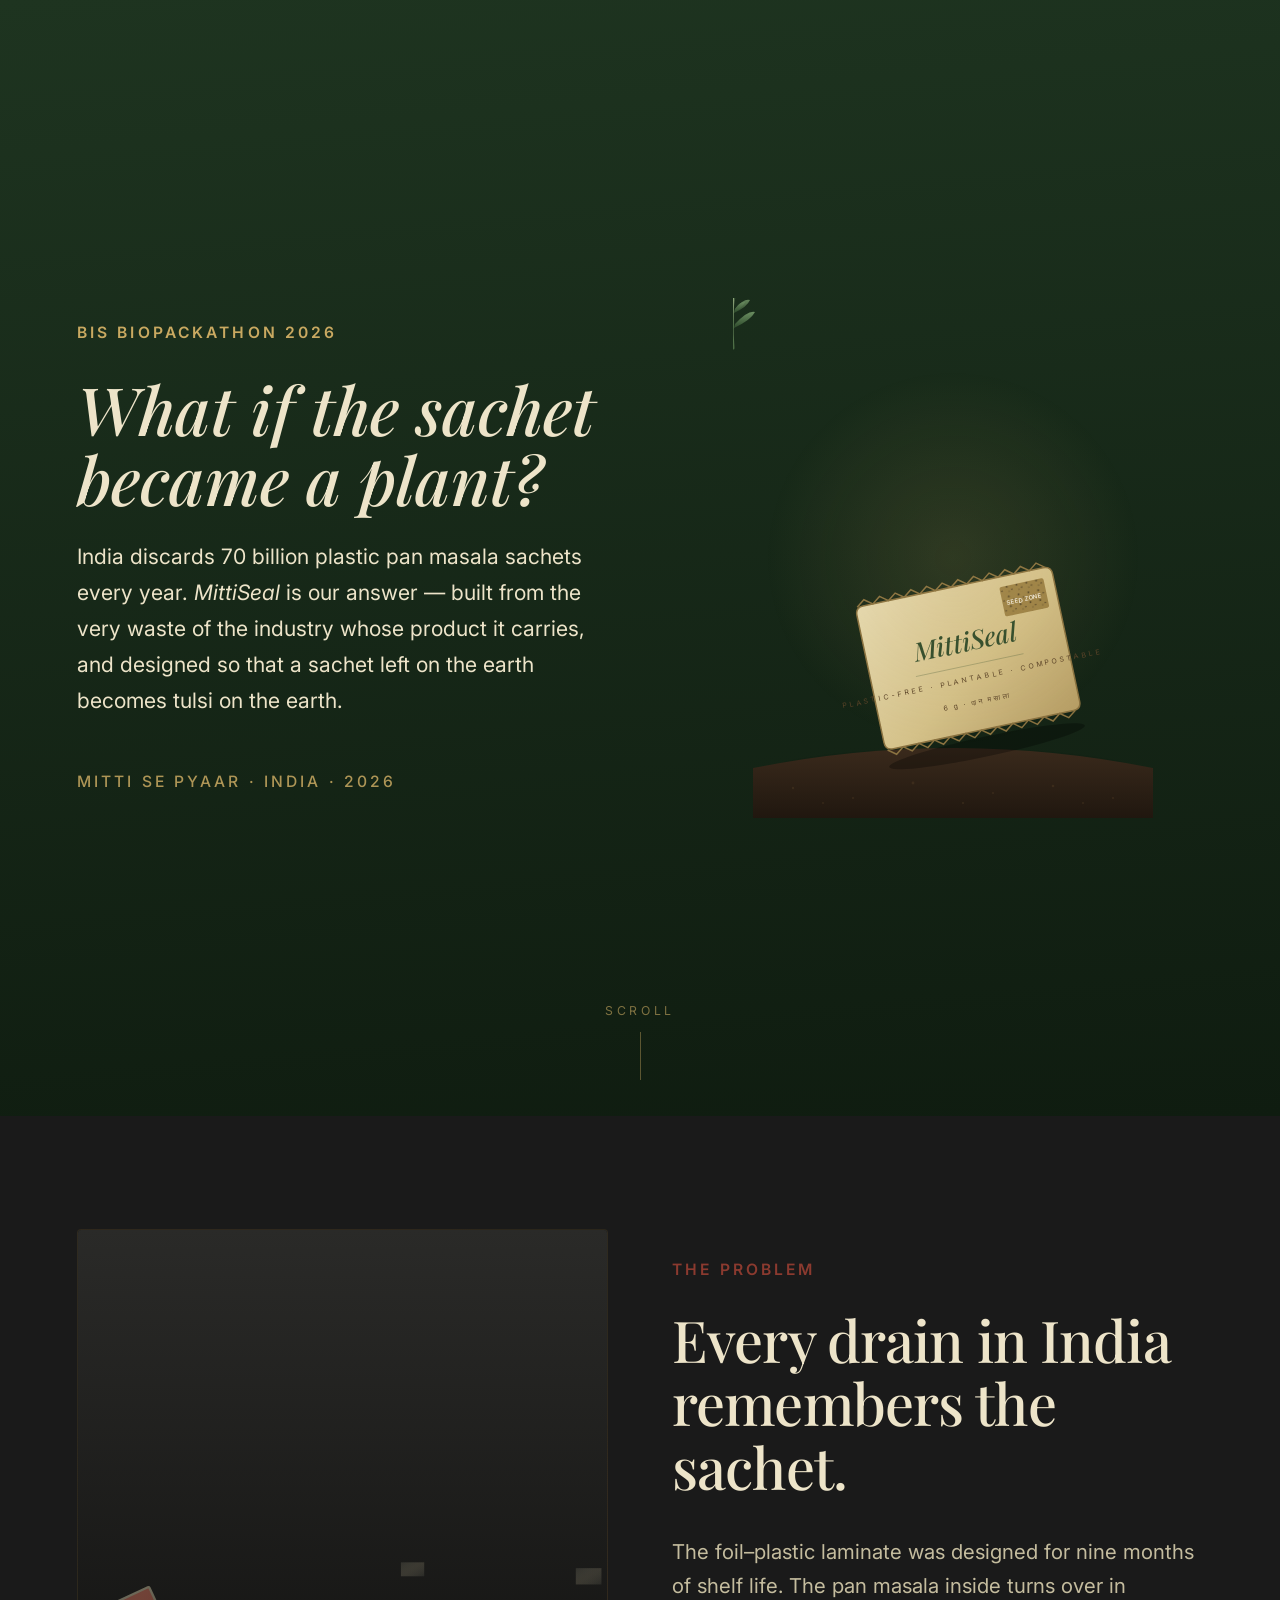
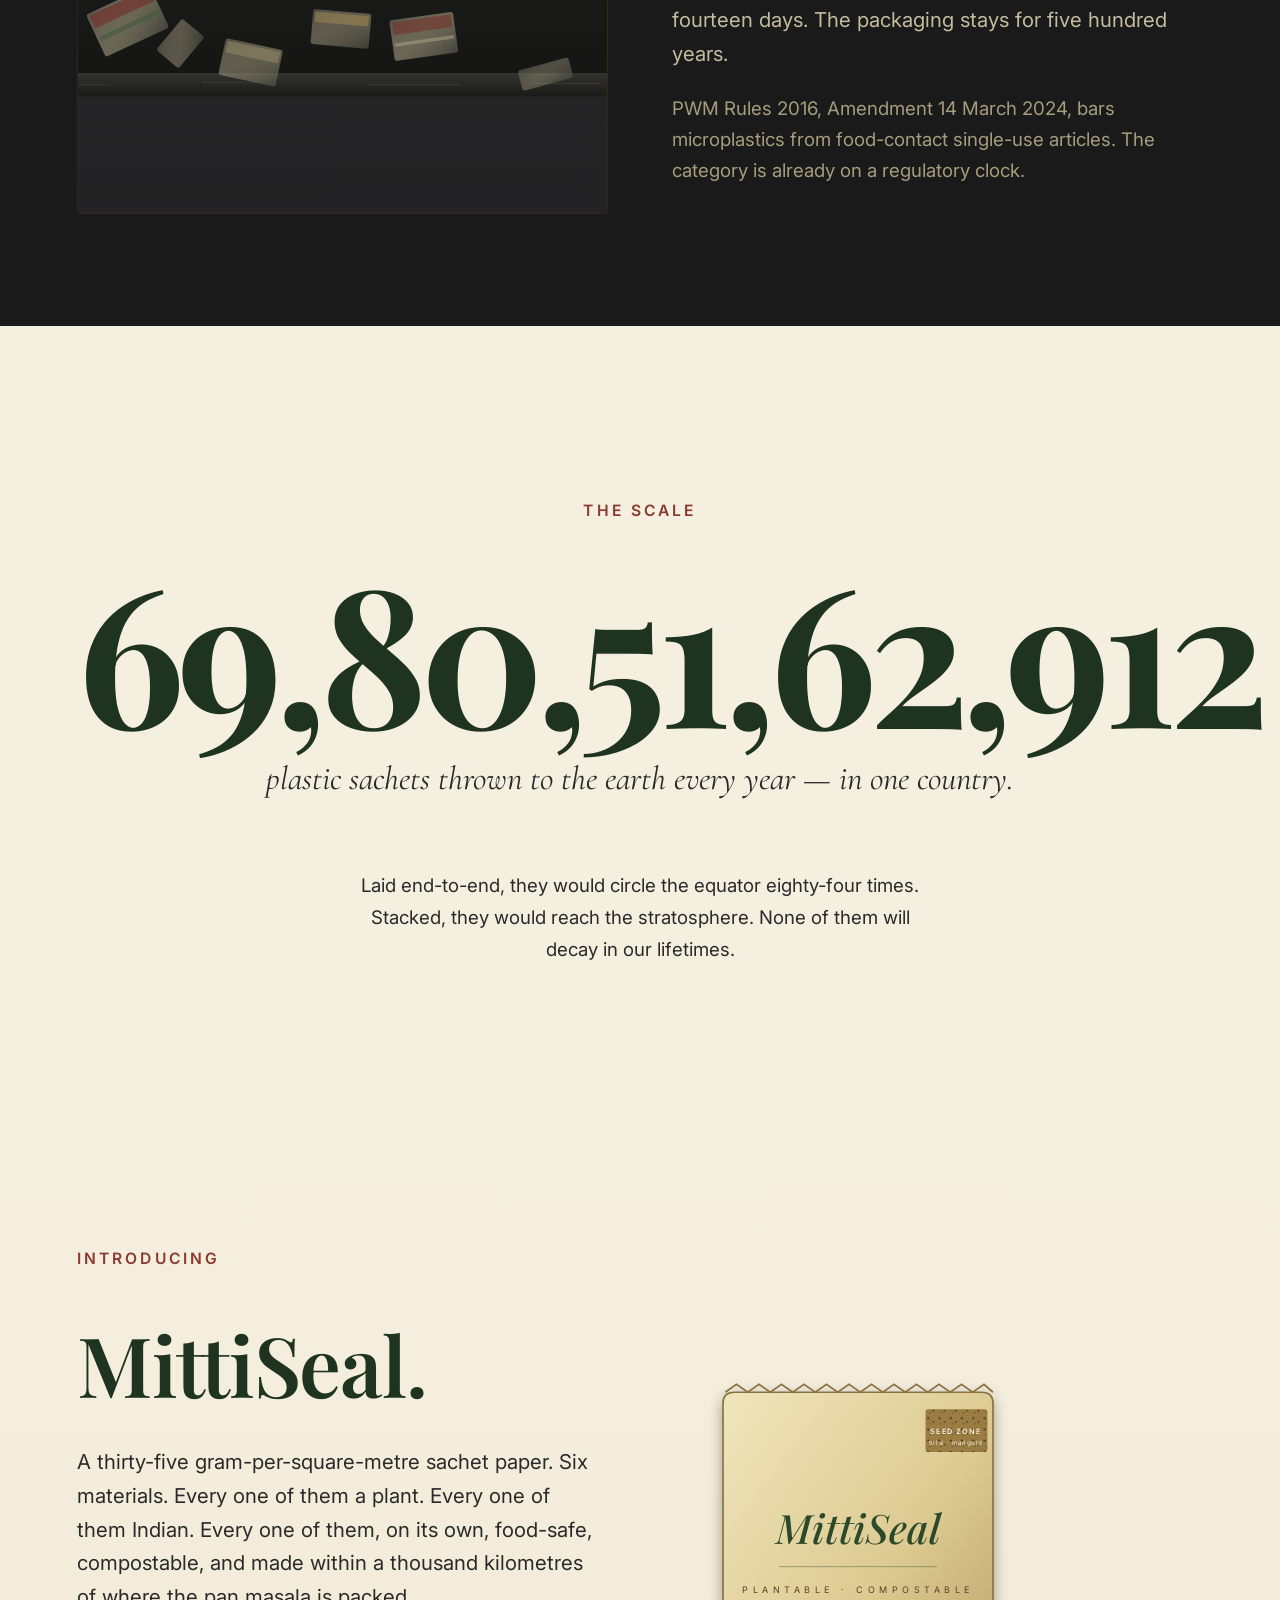
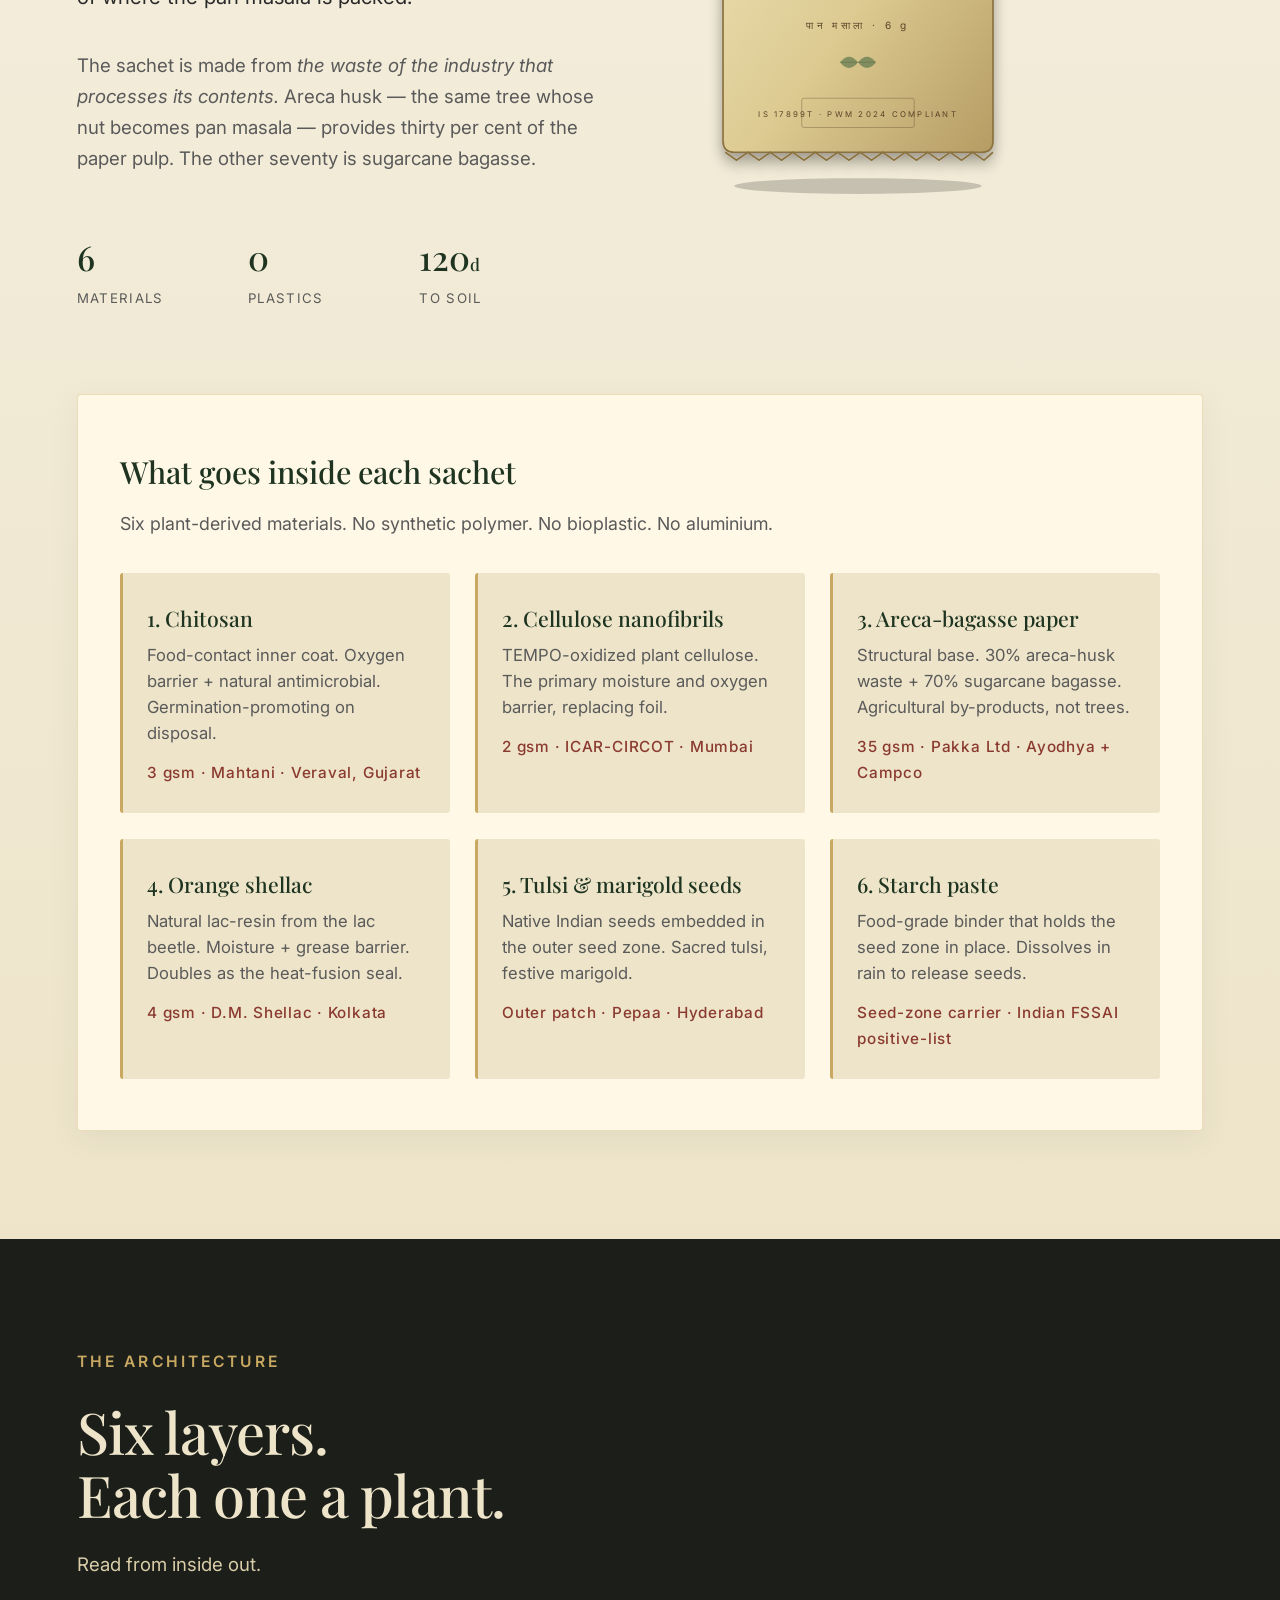
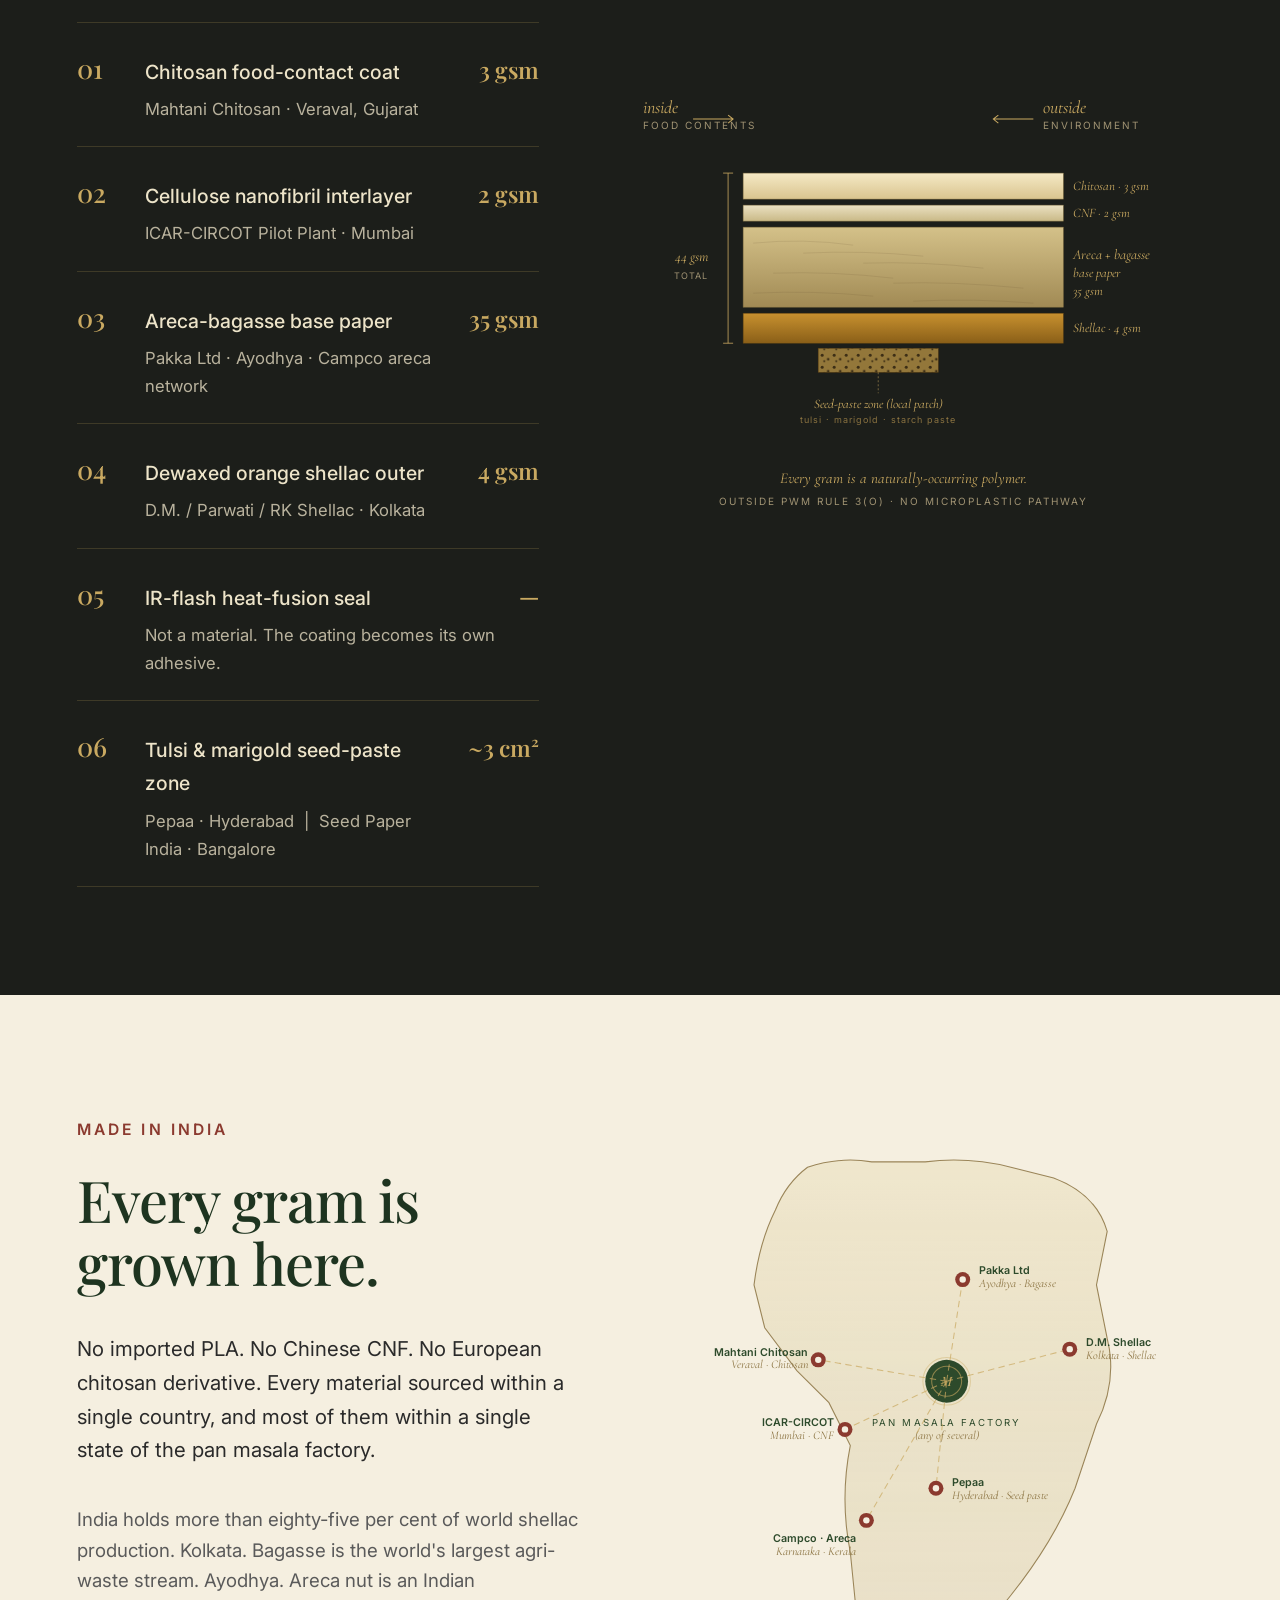
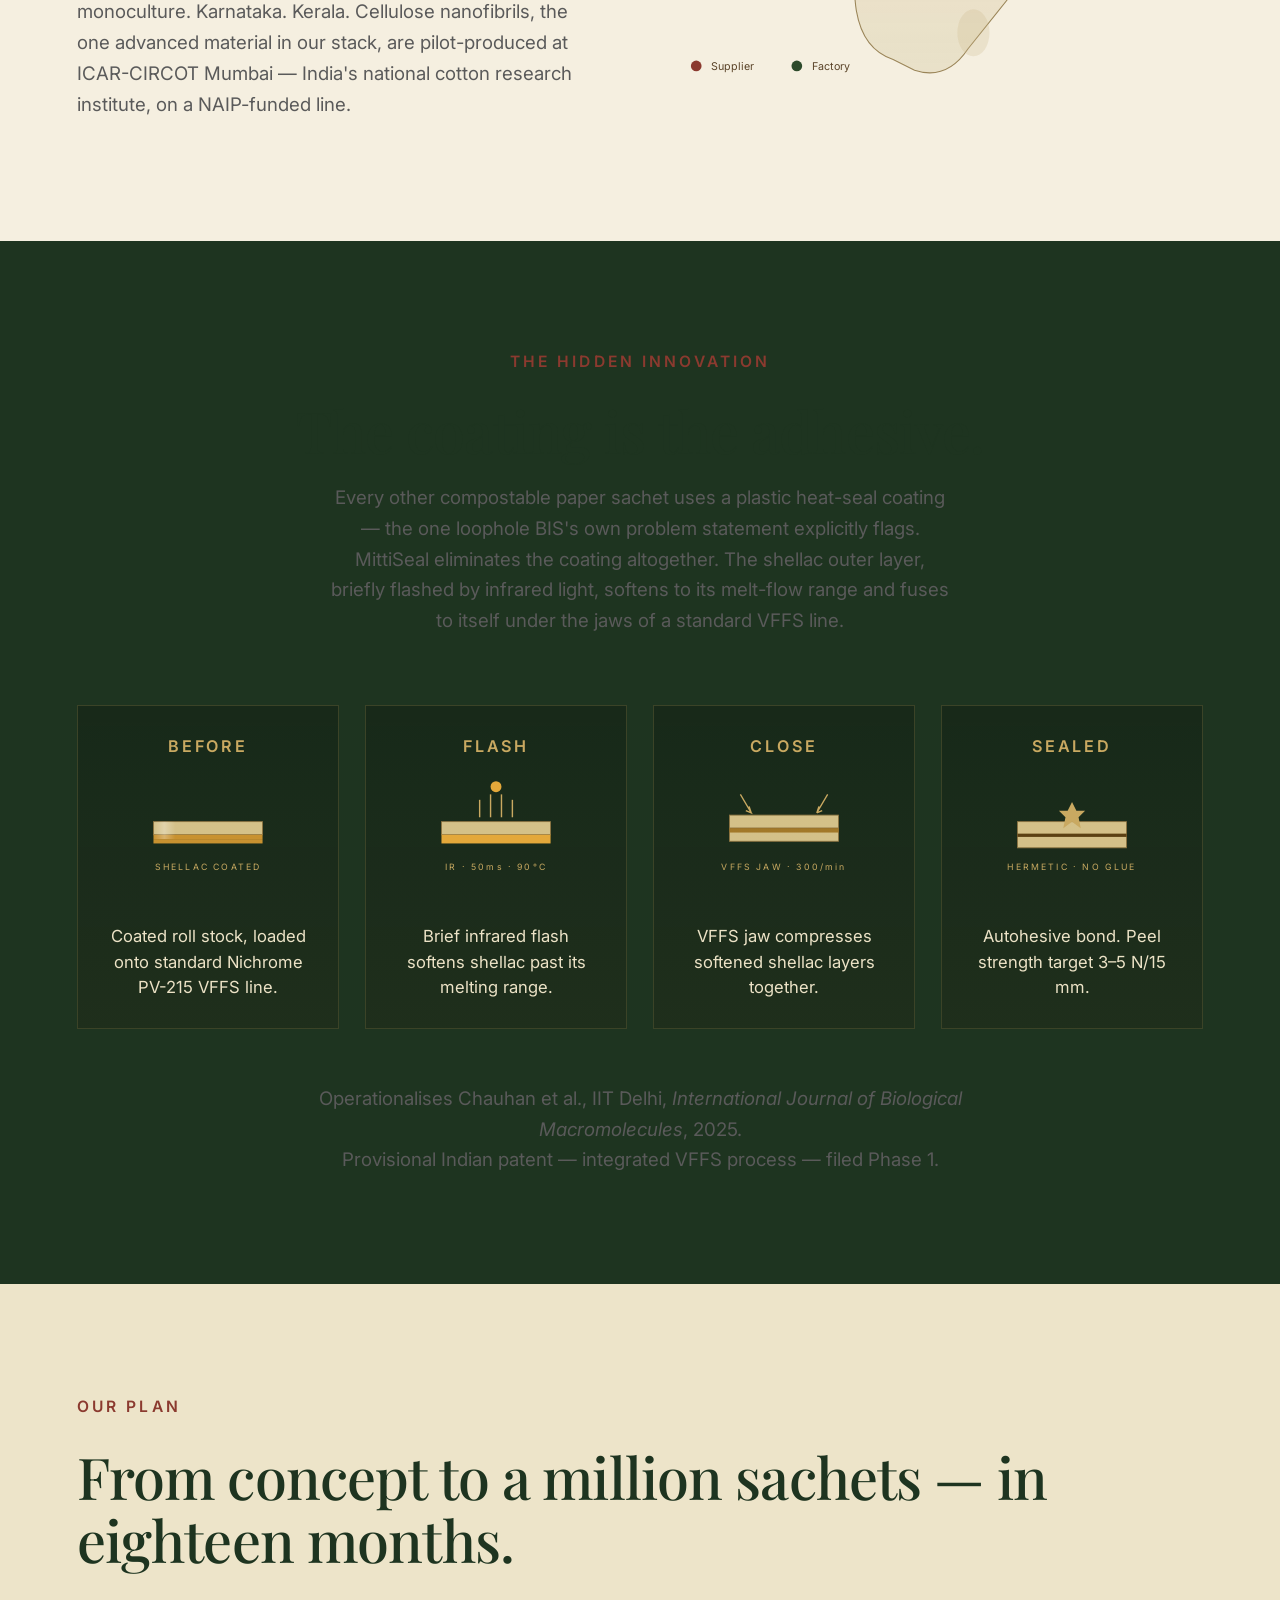
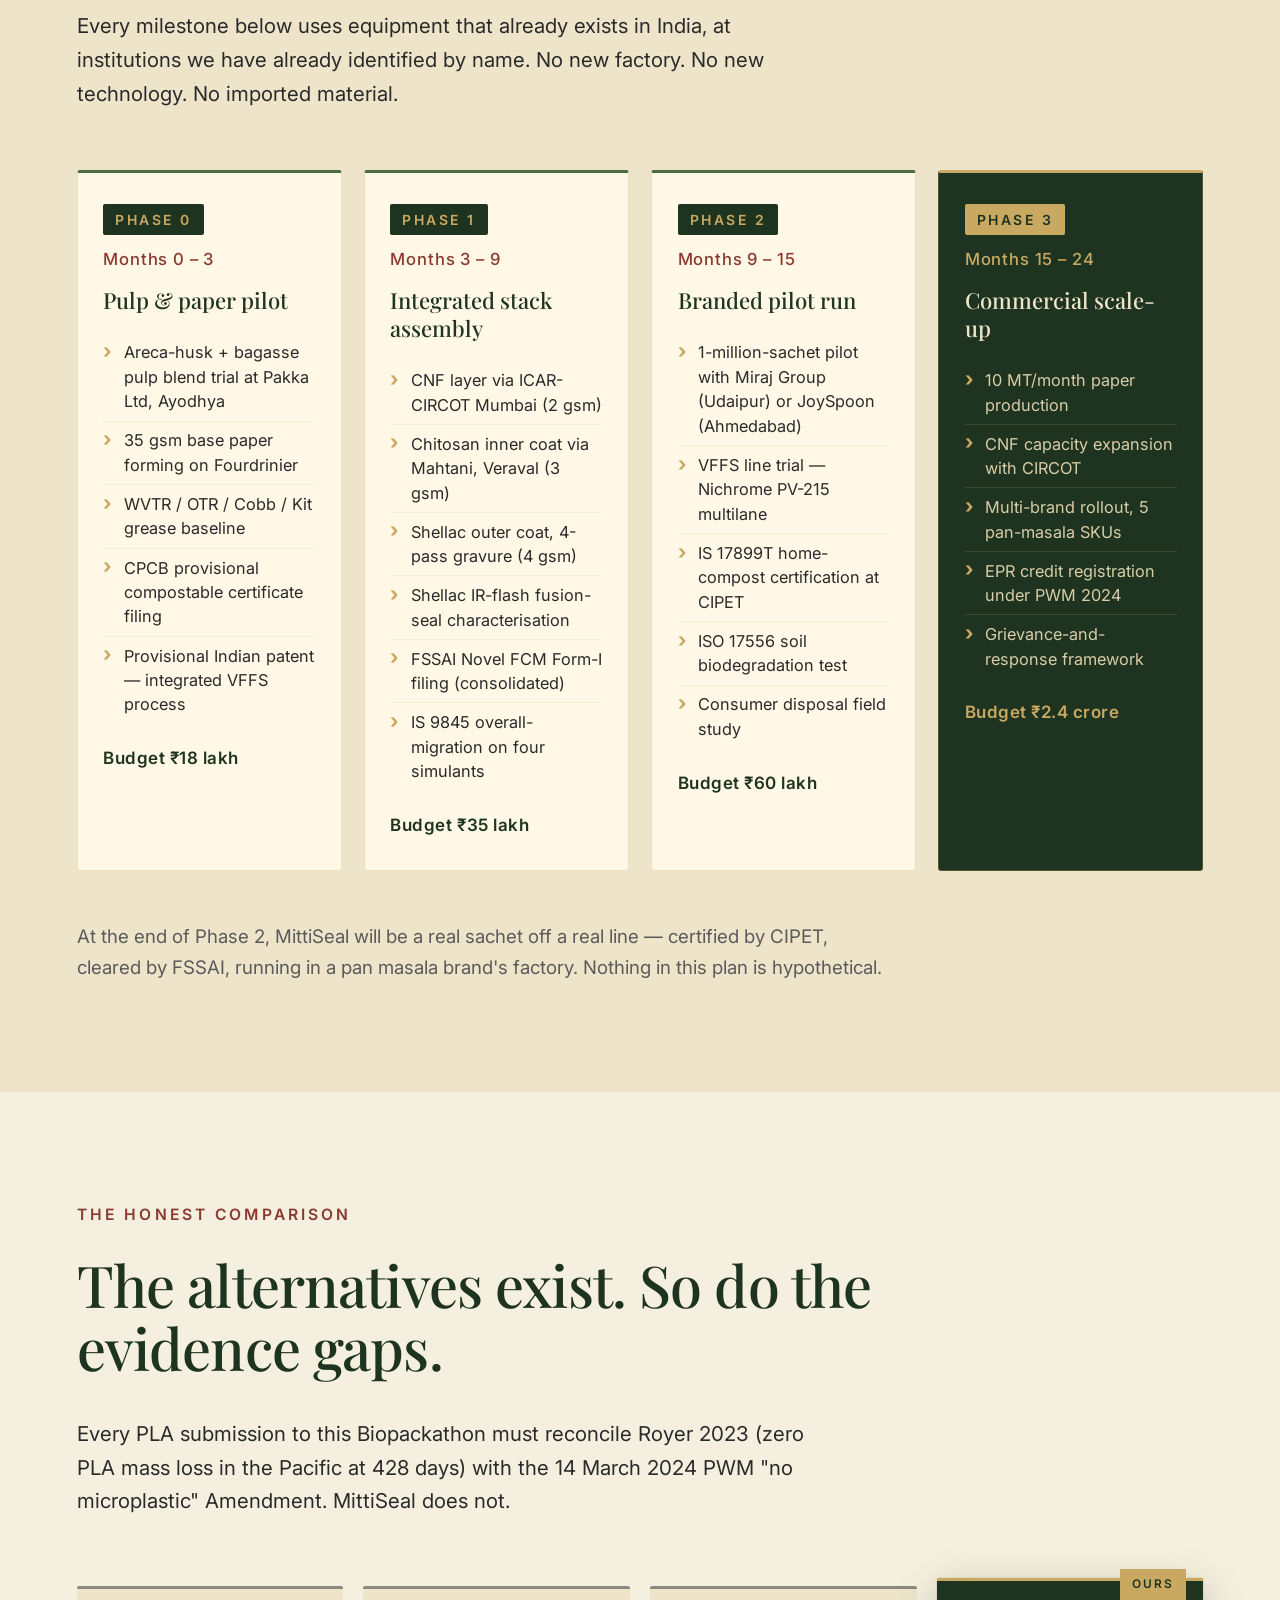
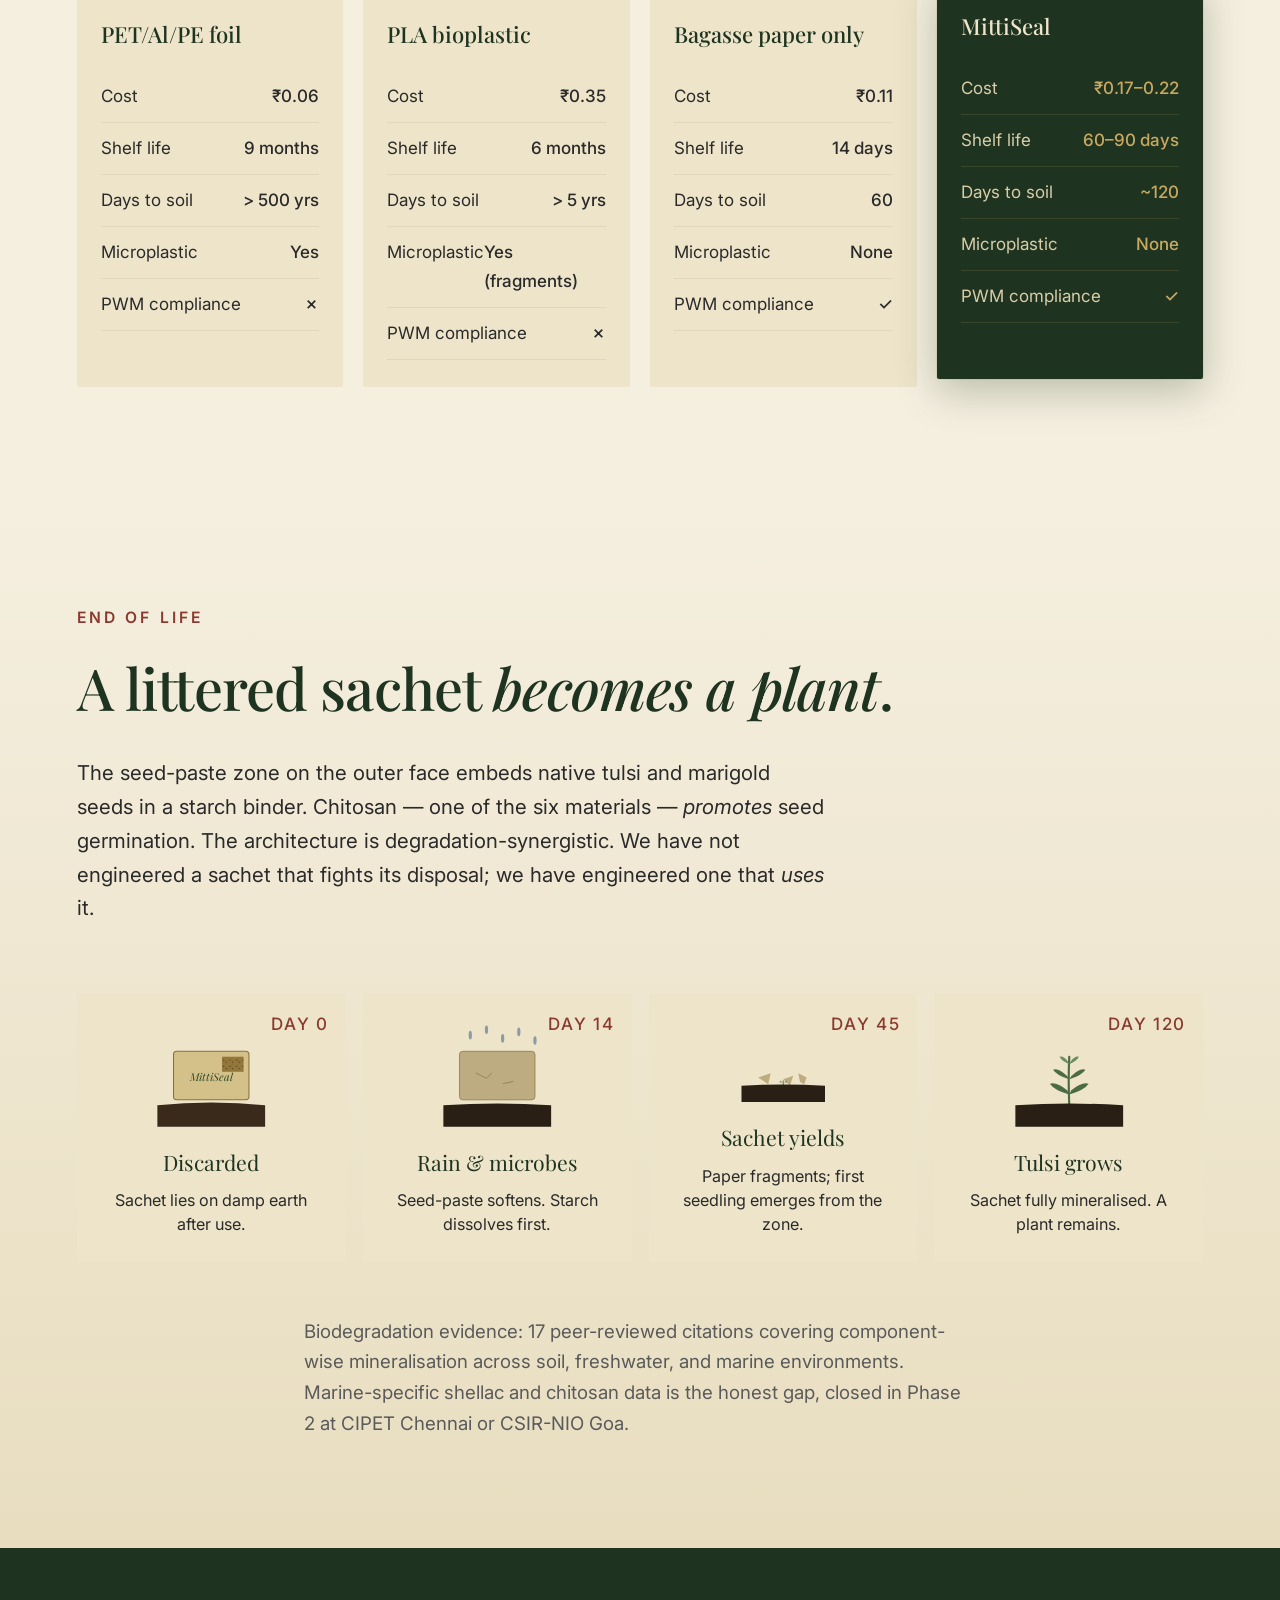
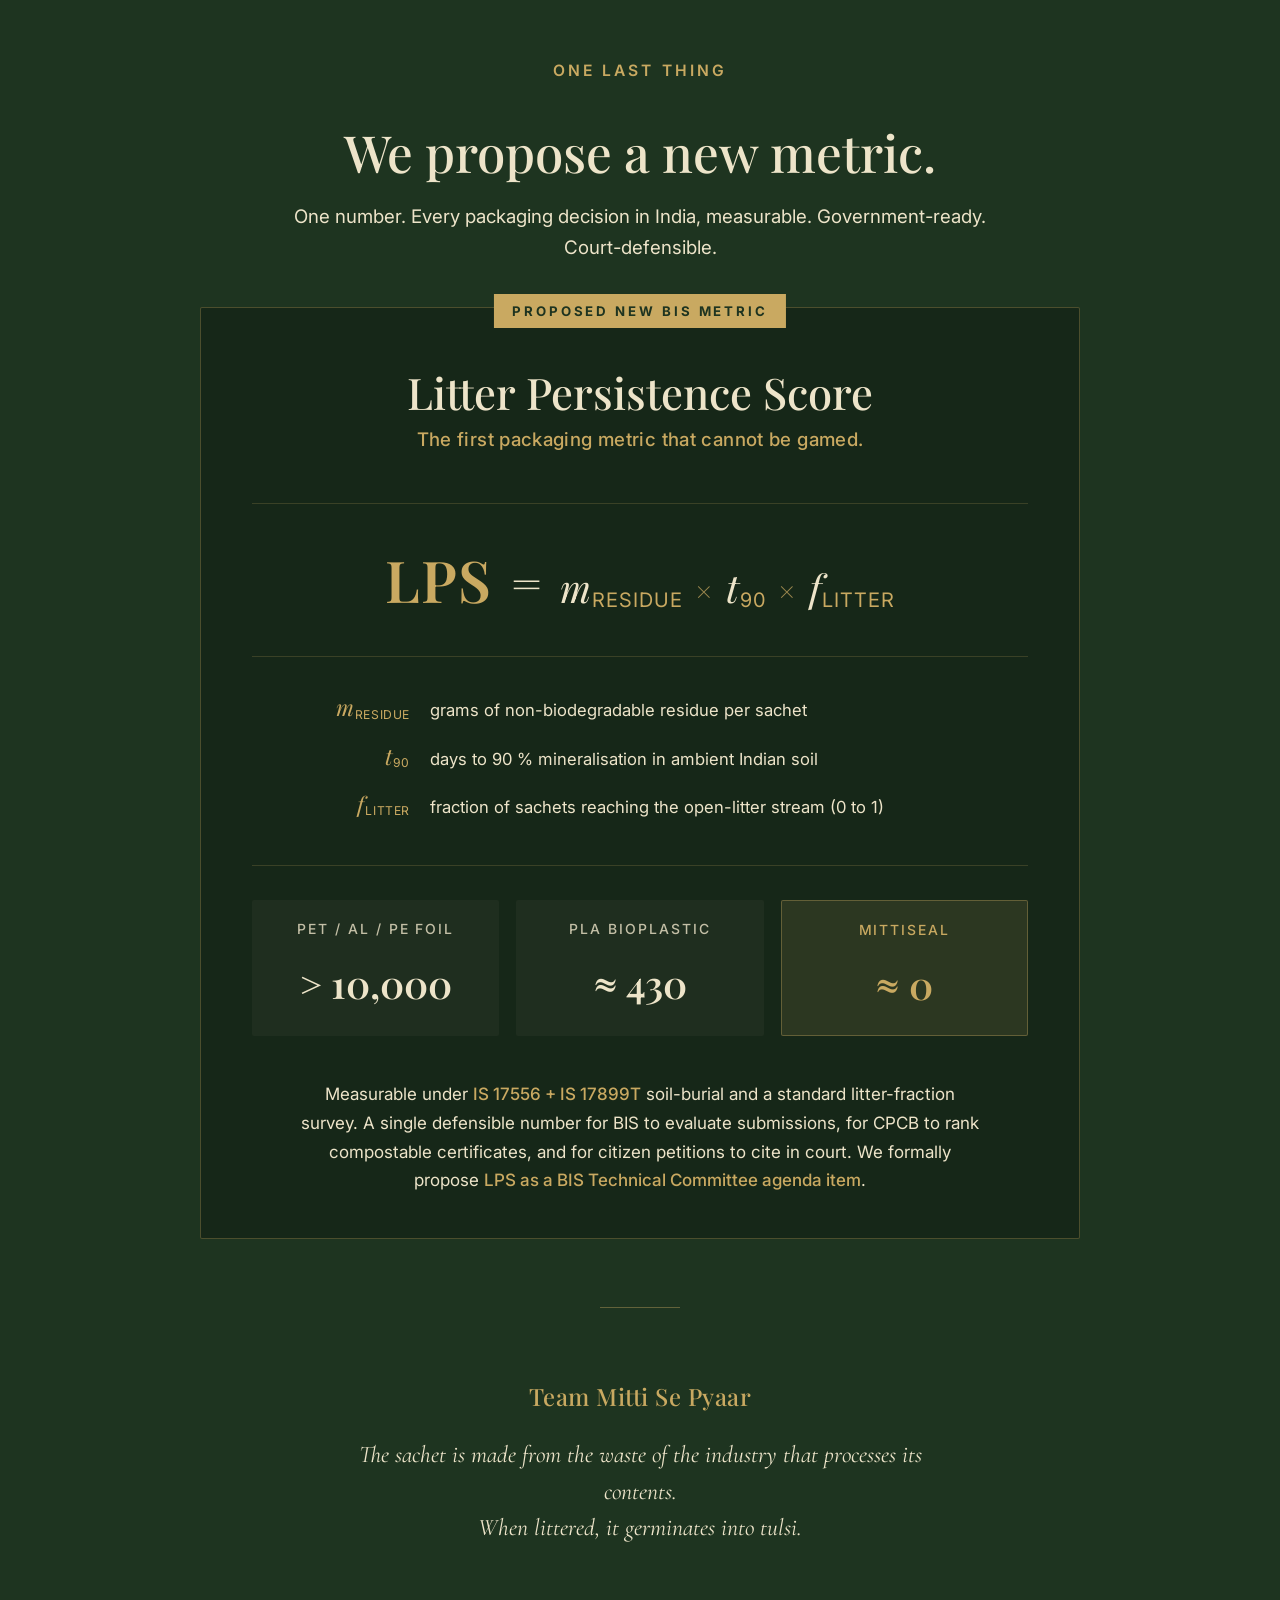
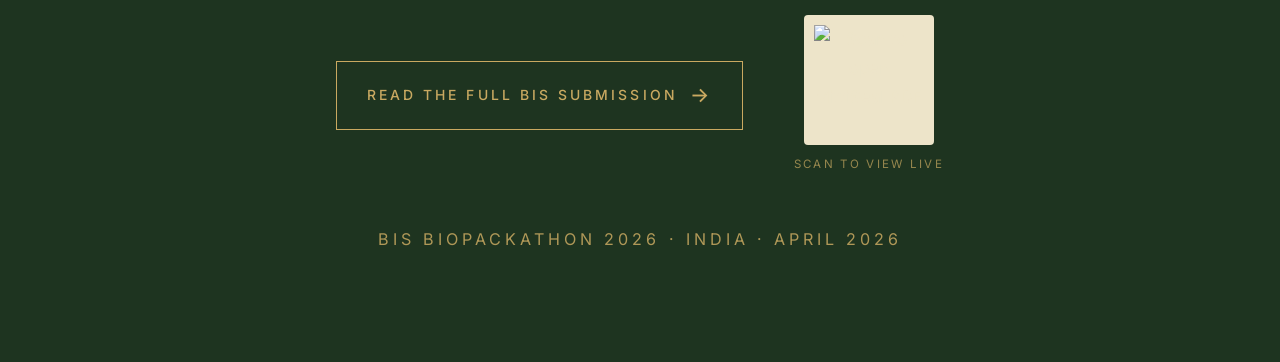
==== index.html @ c9ad98f5 "Initial Commit" ====
<!DOCTYPE html>
<html lang="en">
<head>
  <meta charset="UTF-8">
  <meta name="viewport" content="width=device-width, initial-scale=1.0">
  <title>MittiSeal — From the waste of its own industry</title>
  <meta name="description" content="MittiSeal: a plastic-free, plantable sachet for pan masala, built from India's own agricultural waste. BIS Biopackathon 2026.">

  <link rel="preconnect" href="https://fonts.googleapis.com">
  <link rel="preconnect" href="https://fonts.gstatic.com" crossorigin>
  <link href="https://fonts.googleapis.com/css2?family=Playfair+Display:ital,wght@0,400;0,500;0,600;0,700;0,900;1,400;1,500&family=Inter:wght@300;400;500;600;700&family=Cormorant+Garamond:ital,wght@0,300;0,400;0,500;1,300;1,400&display=swap" rel="stylesheet">

  <style>
    :root {
      --bg: #F5EFE0;
      --bg-alt: #EDE4C9;
      --bg-dark: #1C1E1A;
      --bg-darker: #131412;
      --green: #2D4A2B;
      --green-dark: #1E3420;
      --green-light: #4A6B43;
      --green-soft: #6B8E61;
      --clay: #8B3A2F;
      --clay-light: #B25A47;
      --gold: #C9A961;
      --gold-dark: #9A7F3E;
      --ink: #2A2A2A;
      --ink-soft: #5A5A5A;
      --ink-faint: #8C8A82;
      --paper: #EDE4C9;
      --paper-dark: #D9CDA8;
    }

    * { margin: 0; padding: 0; box-sizing: border-box; }

    html { scroll-behavior: smooth; scroll-padding-top: 0; }

    html { font-size: 17px; }
    body {
      background: var(--bg);
      color: var(--ink);
      font-family: 'Inter', system-ui, -apple-system, sans-serif;
      font-weight: 400;
      line-height: 1.7;
      -webkit-font-smoothing: antialiased;
      -moz-osx-font-smoothing: grayscale;
      overflow-x: hidden;
      background-image:
        radial-gradient(ellipse at top, rgba(201, 169, 97, 0.09), transparent 60%),
        radial-gradient(ellipse at 80% 80%, rgba(45, 74, 43, 0.06), transparent 55%);
    }

    body::before {
      content: '';
      position: fixed;
      inset: 0;
      pointer-events: none;
      opacity: 0.35;
      mix-blend-mode: multiply;
      background-image: url("data:image/svg+xml;utf8,<svg xmlns='http://www.w3.org/2000/svg' width='180' height='180'><filter id='n'><feTurbulence type='fractalNoise' baseFrequency='0.9' numOctaves='2' stitchTiles='stitch'/><feColorMatrix values='0 0 0 0 0.55  0 0 0 0 0.5  0 0 0 0 0.4  0 0 0 0.08 0'/></filter><rect width='100%' height='100%' filter='url(%23n)'/></svg>");
      z-index: 2;
    }

    .display, .h1, .h2 {
      font-family: 'Playfair Display', Georgia, serif;
      font-weight: 500;
      letter-spacing: -0.015em;
      color: var(--green-dark);
    }

    .display { font-size: clamp(2.8rem, 6.5vw, 5.5rem); line-height: 1.05; font-weight: 500; }
    .h1 { font-size: clamp(2.2rem, 4.5vw, 3.8rem); line-height: 1.1; }
    .h2 { font-size: clamp(1.6rem, 2.6vw, 2.4rem); line-height: 1.2; }

    .eyebrow {
      font-family: 'Inter', sans-serif;
      font-size: 0.92rem;
      font-weight: 600;
      letter-spacing: 0.2em;
      text-transform: uppercase;
      color: var(--clay);
    }

    .caption {
      font-family: 'Inter', sans-serif;
      font-size: 1.1rem;
      color: var(--ink-soft);
      font-weight: 400;
      line-height: 1.65;
    }

    .caption-italic {
      font-family: 'Cormorant Garamond', Georgia, serif;
      font-style: italic;
      font-size: 1.25rem;
      color: var(--ink-soft);
      font-weight: 400;
    }

    .lede {
      font-family: 'Inter', sans-serif;
      font-weight: 400;
      font-size: clamp(1.2rem, 1.6vw, 1.4rem);
      line-height: 1.65;
      color: var(--ink);
      max-width: 58ch;
    }

    .body { font-size: 1.15rem; line-height: 1.75; max-width: 62ch; color: var(--ink); }
    a { color: inherit; }

    section.scene {
      position: relative;
      width: 100%;
      padding: 12vh 6vw;
      min-height: 90vh;
      display: flex;
      flex-direction: column;
      justify-content: center;
      overflow: hidden;
    }

    section.scene > .container {
      position: relative; z-index: 3;
      max-width: 1200px; margin: 0 auto; width: 100%;
    }

    .scene-dark { background: var(--bg-dark); color: var(--paper); }
    .scene-dark .display, .scene-dark .h1, .scene-dark .h2 { color: var(--paper); }
    .scene-dark .caption { color: var(--paper); }
    .scene-dark .eyebrow { color: var(--gold); }
    .scene-dark .lede { color: var(--paper); }

    .scene-green { background: var(--green-dark); color: var(--paper); }
    .scene-green .display, .scene-green .h1, .scene-green .h2 { color: var(--paper); }
    .scene-green .caption { color: var(--paper); }
    .scene-green .eyebrow { color: var(--gold); }
    .scene-green .lede { color: var(--paper); }

    /* =========================================================
       NAVIGATION — right-edge dot rail
       ========================================================= */
    .nav-rail {
      position: fixed;
      top: 50%;
      right: 28px;
      transform: translateY(-50%);
      z-index: 50;
      display: flex;
      flex-direction: column;
      gap: 14px;
      opacity: 0;
      transition: opacity 0.6s ease;
    }
    .nav-rail.visible { opacity: 1; }

    .nav-dot {
      position: relative;
      width: 8px;
      height: 8px;
      border-radius: 50%;
      background: rgba(90, 90, 90, 0.35);
      cursor: pointer;
      transition: all 0.4s cubic-bezier(0.22, 1, 0.36, 1);
      border: none;
      padding: 0;
    }
    .nav-dot::before {
      content: '';
      position: absolute;
      inset: -9px;
      border-radius: 50%;
    }
    .nav-dot:hover {
      background: var(--gold);
      transform: scale(1.35);
    }
    .nav-dot.active {
      background: var(--gold);
      width: 10px; height: 10px;
      box-shadow: 0 0 0 1px rgba(201, 169, 97, 0.35), 0 0 14px rgba(201, 169, 97, 0.5);
    }
    .nav-rail.on-dark .nav-dot { background: rgba(237, 228, 201, 0.25); }
    .nav-rail.on-dark .nav-dot:hover,
    .nav-rail.on-dark .nav-dot.active { background: var(--gold); }

    .nav-label {
      position: absolute;
      right: 28px;
      top: 50%;
      transform: translateY(-50%);
      background: rgba(28, 30, 26, 0.92);
      color: var(--paper);
      padding: 7px 14px;
      font-family: 'Inter', sans-serif;
      font-size: 0.72rem;
      letter-spacing: 0.15em;
      text-transform: uppercase;
      white-space: nowrap;
      opacity: 0;
      pointer-events: none;
      transition: opacity 0.3s, transform 0.3s;
      border: 1px solid rgba(201, 169, 97, 0.2);
    }
    .nav-dot:hover .nav-label { opacity: 1; transform: translateY(-50%) translateX(-6px); }

    /* Scroll progress thin line */
    .scroll-progress {
      position: fixed;
      top: 0; left: 0;
      height: 2px;
      width: 0;
      background: linear-gradient(to right, var(--gold), var(--clay));
      z-index: 60;
      transition: width 0.05s linear;
    }

/* Reveal animations */
    .reveal {
      opacity: 0; transform: translateY(32px);
      transition: opacity 1.2s cubic-bezier(0.22, 1, 0.36, 1),
                  transform 1.2s cubic-bezier(0.22, 1, 0.36, 1);
    }
    .reveal.visible { opacity: 1; transform: translateY(0); }
    .reveal-slow { transition-duration: 1.6s; }

    .stagger > * {
      opacity: 0; transform: translateY(24px);
      transition: opacity 0.9s cubic-bezier(0.22, 1, 0.36, 1),
                  transform 0.9s cubic-bezier(0.22, 1, 0.36, 1);
    }
    .stagger.visible > * { opacity: 1; transform: translateY(0); }
    .stagger.visible > *:nth-child(1) { transition-delay: 0.00s; }
    .stagger.visible > *:nth-child(2) { transition-delay: 0.12s; }
    .stagger.visible > *:nth-child(3) { transition-delay: 0.24s; }
    .stagger.visible > *:nth-child(4) { transition-delay: 0.36s; }
    .stagger.visible > *:nth-child(5) { transition-delay: 0.48s; }
    .stagger.visible > *:nth-child(6) { transition-delay: 0.60s; }
    .stagger.visible > *:nth-child(7) { transition-delay: 0.72s; }

    /* =========================================================
       SCENE 1 — HERO (with parallax)
       ========================================================= */
    .hero {
      background: linear-gradient(175deg, #1E3420 0%, #0F1C10 100%);
      color: var(--paper);
      min-height: 100vh;
      padding: 0 6vw;
    }
    .hero .container {
      display: grid;
      grid-template-columns: 1.1fr 1fr;
      gap: 6vw;
      align-items: center;
      min-height: 100vh;
    }
    .hero-text h1 {
      font-family: 'Playfair Display', serif;
      font-size: clamp(2.6rem, 5.2vw, 4.6rem);
      line-height: 1.05;
      font-weight: 500;
      color: var(--paper);
      margin-bottom: 1.2rem;
      font-style: italic;
    }
    .hero-text .eyebrow { color: var(--gold); margin-bottom: 1.6rem; display: block; }
    .hero-text .lede {
      color: var(--paper);
      max-width: 44ch;
      margin-top: 1.4rem;
      font-family: 'Inter', sans-serif;
      font-size: 1.25rem;
      line-height: 1.7;
      font-weight: 400;
    }
    .hero-meta {
      margin-top: 3rem;
      font-size: 0.92rem;
      letter-spacing: 0.2em;
      text-transform: uppercase;
      color: rgba(201, 169, 97, 0.85);
      font-weight: 500;
    }

    .hero-visual {
      position: relative;
      display: flex;
      justify-content: center;
      align-items: center;
      will-change: transform;
    }

    /* Glow orb behind sachet */
    .hero-visual::before {
      content: '';
      position: absolute;
      inset: 10%;
      background: radial-gradient(circle at center, rgba(201, 169, 97, 0.14), transparent 65%);
      pointer-events: none;
    }

    .scroll-cue {
      position: absolute;
      bottom: 4vh;
      left: 50%;
      transform: translateX(-50%);
      color: var(--gold);
      font-size: 0.72rem;
      letter-spacing: 0.3em;
      text-transform: uppercase;
      opacity: 0.6;
      z-index: 4;
    }
    .scroll-cue::after {
      content: '';
      display: block;
      width: 1px; height: 48px;
      background: var(--gold);
      margin: 10px auto 0;
      opacity: 0.7;
      animation: scrollpulse 2.4s infinite;
    }
    @keyframes scrollpulse {
      0%, 100% { transform: scaleY(0.4); opacity: 0.3; transform-origin: top; }
      50% { transform: scaleY(1); opacity: 0.9; }
    }

    /* =========================================================
       SCENE 2 — PROBLEM
       ========================================================= */
    .scene-problem { background: #1a1a1a; color: var(--paper); }
    .problem-grid { display: grid; grid-template-columns: 1fr 1fr; gap: 5vw; align-items: center; }
    .problem-visual {
      height: 65vh; min-height: 400px;
      border-radius: 4px;
      background:
        linear-gradient(rgba(10, 10, 10, 0.35), rgba(10, 10, 10, 0.6)),
        radial-gradient(circle at 30% 70%, rgba(139, 58, 47, 0.2), transparent 60%);
      position: relative; overflow: hidden;
      border: 1px solid rgba(201, 169, 97, 0.15);
    }
    .problem-visual svg { width: 100%; height: 100%; display: block; }

    /* =========================================================
       SCENE 3 — SCALE
       ========================================================= */
    .scene-scale { background: var(--bg); min-height: 100vh; }
    .scale-wrap { text-align: center; }
    .big-number {
      font-family: 'Playfair Display', serif;
      font-weight: 700;
      font-size: clamp(4rem, 15vw, 12rem);
      line-height: 0.9;
      color: var(--green-dark);
      letter-spacing: -0.04em;
      font-feature-settings: "tnum";
    }
    .big-number-unit {
      font-family: 'Cormorant Garamond', serif;
      font-style: italic;
      font-size: clamp(1.4rem, 2.6vw, 2.1rem);
      color: var(--ink);
      margin-top: 1.2rem;
      line-height: 1.4;
    }
    .scale-footnote {
      margin-top: 4rem;
      color: var(--ink);
      max-width: 48ch;
      margin-left: auto; margin-right: auto;
      font-family: 'Inter', sans-serif;
      font-size: 1.1rem;
      line-height: 1.7;
    }

    /* =========================================================
       SCENE 4 — MEET MITTISEAL
       ========================================================= */
    .scene-meet { background: linear-gradient(180deg, var(--bg) 0%, var(--bg-alt) 100%); }
    .meet-grid { display: grid; grid-template-columns: 1fr 1fr; gap: 6vw; align-items: center; }
    .meet-text .eyebrow { margin-bottom: 1.4rem; display: inline-block; }
    .meet-text h2 { margin-bottom: 1.6rem; }
    .meet-sachet { animation: gentleFloat 7s ease-in-out infinite; }
    @keyframes gentleFloat {
      0%, 100% { transform: translateY(0); }
      50% { transform: translateY(-10px); }
    }

    /* Ingredients clarity panel */
    .ingredients-panel {
      margin-top: 5rem;
      background: #fff8e6;
      border: 1px solid rgba(201, 169, 97, 0.35);
      padding: 3rem 2.5rem;
      border-radius: 4px;
      box-shadow: 0 8px 32px rgba(45, 74, 43, 0.06);
    }
    .ingredients-panel h3 {
      font-family: 'Playfair Display', serif;
      font-size: 1.8rem;
      color: var(--green-dark);
      margin-bottom: 0.6rem;
      font-weight: 500;
    }
    .ingredients-panel .sub {
      font-size: 1.05rem;
      color: var(--ink-soft);
      margin-bottom: 2rem;
    }
    .ingredient-grid {
      display: grid;
      grid-template-columns: repeat(3, 1fr);
      gap: 1.5rem;
    }
    .ingredient-card {
      background: var(--bg-alt);
      padding: 1.6rem 1.4rem;
      border-radius: 3px;
      border-left: 3px solid var(--gold);
    }
    .ingredient-name {
      font-family: 'Playfair Display', serif;
      font-size: 1.25rem;
      color: var(--green-dark);
      font-weight: 500;
      margin-bottom: 0.4rem;
    }
    .ingredient-role {
      font-size: 0.98rem;
      color: var(--ink-soft);
      line-height: 1.55;
      margin-bottom: 0.8rem;
    }
    .ingredient-source {
      font-size: 0.9rem;
      color: var(--clay);
      font-weight: 500;
      letter-spacing: 0.05em;
    }
    @media (max-width: 900px) {
      .ingredient-grid { grid-template-columns: 1fr 1fr; }
      .ingredients-panel { padding: 2rem 1.5rem; }
    }
    @media (max-width: 560px) {
      .ingredient-grid { grid-template-columns: 1fr; }
    }

    /* =========================================================
       SCENE 5 — THE STACK
       ========================================================= */
    .scene-stack { background: var(--bg-dark); color: var(--paper); }
    .scene-stack .eyebrow { color: var(--gold); }
    .stack-grid { display: grid; grid-template-columns: 1fr 1.3fr; gap: 5vw; align-items: center; }
    .stack-text h2 { color: var(--paper); margin-bottom: 1.4rem; }
    .stack-text .caption { color: var(--paper-dark); }

    .layer-list { margin-top: 2.4rem; list-style: none; }
    .layer-list li {
      padding: 1.35rem 0;
      border-top: 1px solid rgba(201, 169, 97, 0.2);
      display: grid;
      grid-template-columns: 48px 1fr auto;
      gap: 1.2rem;
      align-items: baseline;
      transition: background 0.3s ease, padding-left 0.3s ease;
    }
    .layer-list li:last-child { border-bottom: 1px solid rgba(201, 169, 97, 0.2); }
    .layer-list li:hover {
      background: rgba(201, 169, 97, 0.06);
      padding-left: 8px;
    }
    .layer-num {
      font-family: 'Playfair Display', serif;
      font-size: 1.55rem;
      color: var(--gold);
      font-weight: 500;
    }
    .layer-name { color: var(--paper); font-weight: 500; font-size: 1.15rem; }
    .layer-supplier {
      display: block;
      color: rgba(237, 228, 201, 0.75);
      font-size: 0.98rem;
      margin-top: 0.35rem;
      font-weight: 400;
    }
    .layer-gsm {
      font-family: 'Playfair Display', serif;
      color: var(--gold);
      font-size: 1.35rem;
      white-space: nowrap;
      font-weight: 600;
    }

    /* =========================================================
       SCENE 6 — SUPPLY CHAIN
       ========================================================= */
    .scene-supply { background: var(--bg); }
    .supply-grid { display: grid; grid-template-columns: 1fr 1.1fr; gap: 5vw; align-items: center; }
    .pin-pulse { animation: pinPulse 3s ease-in-out infinite; transform-origin: center; transform-box: fill-box; }
    @keyframes pinPulse {
      0%, 100% { transform: scale(1); opacity: 1; }
      50% { transform: scale(1.15); opacity: 0.85; }
    }
    .pin-pulse-2 { animation-delay: 0.6s; }
    .pin-pulse-3 { animation-delay: 1.2s; }
    .pin-pulse-4 { animation-delay: 1.8s; }
    .pin-pulse-5 { animation-delay: 2.4s; }
    .pin-pulse-6 { animation-delay: 0.3s; }

    /* Dashed supply-chain lines — slow flow */
    .supply-line { stroke-dasharray: 6 4; animation: supplyFlow 22s linear infinite; }
    @keyframes supplyFlow {
      to { stroke-dashoffset: -1000; }
    }

    /* =========================================================
       SCENE 7 — THE SEAL (continuous animation loop)
       ========================================================= */
    .scene-seal { background: var(--green-dark); color: var(--paper); text-align: center; }
    .seal-frames {
      display: grid;
      grid-template-columns: repeat(4, 1fr);
      gap: 2vw;
      margin-top: 4rem;
    }
    .seal-frame {
      padding: 1.6rem;
      border: 1px solid rgba(201, 169, 97, 0.2);
      background: rgba(0, 0, 0, 0.2);
      position: relative;
      overflow: hidden;
    }
    .seal-frame::before {
      content: '';
      position: absolute; inset: 0;
      background: linear-gradient(180deg, transparent 0%, rgba(201, 169, 97, 0.04) 100%);
      pointer-events: none;
    }
    .seal-frame-label {
      font-family: 'Inter', sans-serif;
      font-weight: 600;
      letter-spacing: 0.18em;
      text-transform: uppercase;
      color: var(--gold);
      font-size: 0.95rem;
      margin-bottom: 1rem;
    }
    .seal-frame svg { width: 100%; height: 120px; }
    .seal-frame-caption {
      margin-top: 1rem;
      font-size: 0.98rem;
      color: var(--paper);
      line-height: 1.55;
    }

    /* Continuous animations inside each seal frame */
    .ir-ray { animation: irPulse 3s ease-in-out infinite; transform-origin: top; transform-box: fill-box; }
    .ir-ray-2 { animation-delay: 0.15s; }
    .ir-ray-3 { animation-delay: 0.3s; }
    .ir-ray-4 { animation-delay: 0.45s; }
    @keyframes irPulse {
      0%, 60%, 100% { opacity: 0.2; transform: scaleY(0.6); }
      30% { opacity: 1; transform: scaleY(1); }
    }
    .ir-bulb { animation: bulbGlow 3s ease-in-out infinite; }
    @keyframes bulbGlow {
      0%, 60%, 100% { opacity: 0.5; }
      30% { opacity: 1; filter: drop-shadow(0 0 6px #e4a83a); }
    }
    .ir-soft { animation: softenLayer 3s ease-in-out infinite; }
    @keyframes softenLayer {
      0%, 60%, 100% { opacity: 0.4; }
      30% { opacity: 1; }
    }

    .jaw-left { animation: jawLeft 3s ease-in-out infinite; transform-origin: center; transform-box: fill-box; }
    .jaw-right { animation: jawRight 3s ease-in-out infinite; transform-origin: center; transform-box: fill-box; }
    @keyframes jawLeft {
      0%, 100% { transform: translateX(-4px) translateY(-4px); }
      50% { transform: translateX(0) translateY(0); }
    }
    @keyframes jawRight {
      0%, 100% { transform: translateX(4px) translateY(-4px); }
      50% { transform: translateX(0) translateY(0); }
    }

    .seal-star { animation: sealStarGlow 3s ease-in-out infinite; transform-origin: center; transform-box: fill-box; }
    @keyframes sealStarGlow {
      0%, 100% { transform: scale(0.9); filter: drop-shadow(0 0 0 rgba(201, 169, 97, 0)); }
      50% { transform: scale(1.08); filter: drop-shadow(0 0 8px rgba(201, 169, 97, 0.8)); }
    }

    .seal-sheen {
      animation: sheenSlide 4.5s ease-in-out infinite;
      transform-origin: center; transform-box: fill-box;
    }
    @keyframes sheenSlide {
      0% { transform: translateX(-80px); opacity: 0; }
      30% { opacity: 0.5; }
      70% { opacity: 0.5; }
      100% { transform: translateX(80px); opacity: 0; }
    }

    .seal-arrow { display: flex; align-items: center; justify-content: center; color: var(--gold); font-size: 1.4rem; }

    /* =========================================================
       SCENE 8 — COMPLIANCE TIMELINE
       ========================================================= */
    .scene-compliance { background: var(--bg-alt); }
    .timeline {
      margin-top: 4rem;
      position: relative;
      display: grid;
      grid-template-columns: repeat(6, 1fr);
      gap: 0;
    }
    .timeline::before {
      content: '';
      position: absolute;
      left: 0; right: 0;
      top: 22px;
      height: 1px;
      background: linear-gradient(to right, transparent 0%, var(--gold-dark) 10%, var(--gold-dark) 90%, transparent 100%);
    }
    .tl-node { text-align: center; position: relative; padding: 0 0.6rem; }
    .tl-dot {
      width: 16px; height: 16px;
      margin: 14px auto;
      background: var(--green-dark);
      border: 3px solid var(--bg-alt);
      border-radius: 50%;
      box-shadow: 0 0 0 1px var(--gold-dark);
      position: relative;
      z-index: 2;
    }
    .tl-stage {
      font-family: 'Inter', sans-serif;
      font-size: 0.85rem;
      font-weight: 600;
      letter-spacing: 0.12em;
      text-transform: uppercase;
      color: var(--clay);
      margin-bottom: 0.5rem;
    }
    .tl-title { font-size: 1.05rem; font-weight: 600; color: var(--green-dark); margin-bottom: 0.4rem; }
    .tl-desc { font-size: 0.92rem; color: var(--ink); line-height: 1.5; }

    /* Phase cards (Our plan) */
    .phase-grid {
      display: grid;
      grid-template-columns: repeat(4, 1fr);
      gap: 1.3rem;
      margin-top: 3.5rem;
    }
    .phase-card {
      background: #fff8e6;
      border: 1px solid rgba(201, 169, 97, 0.3);
      padding: 1.8rem 1.5rem;
      border-radius: 3px;
      border-top: 3px solid var(--green-light);
      position: relative;
      transition: transform 0.4s ease, box-shadow 0.4s ease;
    }
    .phase-card:hover { transform: translateY(-4px); box-shadow: 0 14px 36px rgba(45, 74, 43, 0.1); }
    .phase-card.winner {
      background: var(--green-dark);
      color: var(--paper);
      border-top-color: var(--gold);
    }
    .phase-tag {
      display: inline-block;
      background: var(--green-dark);
      color: var(--gold);
      padding: 4px 12px;
      font-size: 0.82rem;
      letter-spacing: 0.18em;
      text-transform: uppercase;
      font-weight: 600;
      border-radius: 2px;
      margin-bottom: 0.6rem;
    }
    .phase-card.winner .phase-tag {
      background: var(--gold);
      color: var(--green-dark);
    }
    .phase-months {
      font-family: 'Inter', sans-serif;
      font-weight: 500;
      font-size: 0.98rem;
      color: var(--clay);
      margin-bottom: 0.8rem;
      letter-spacing: 0.05em;
    }
    .phase-card.winner .phase-months { color: var(--gold); }
    .phase-title {
      font-family: 'Playfair Display', serif;
      font-size: 1.3rem;
      color: var(--green-dark);
      font-weight: 500;
      margin-bottom: 1.1rem;
      line-height: 1.25;
    }
    .phase-card.winner .phase-title { color: var(--paper); }
    .phase-list {
      list-style: none;
      padding: 0;
      margin: 0;
    }
    .phase-list li {
      position: relative;
      padding: 0.4rem 0 0.4rem 1.2rem;
      font-size: 0.96rem;
      color: var(--ink);
      line-height: 1.5;
      border-bottom: 1px solid rgba(201, 169, 97, 0.15);
    }
    .phase-list li:last-child { border-bottom: none; }
    .phase-list li::before {
      content: '›';
      position: absolute;
      left: 0;
      color: var(--gold);
      font-weight: 700;
      font-size: 1.2rem;
      line-height: 1;
      top: 0.45rem;
    }
    .phase-card.winner .phase-list li { color: var(--paper-dark); border-color: rgba(201, 169, 97, 0.18); }
    .phase-budget {
      margin-top: 1.2rem;
      font-family: 'Inter', sans-serif;
      font-size: 1rem;
      color: var(--green-dark);
      font-weight: 600;
      letter-spacing: 0.03em;
    }
    .phase-card.winner .phase-budget { color: var(--gold); }

    @media (max-width: 1100px) {
      .phase-grid { grid-template-columns: 1fr 1fr; }
    }
    @media (max-width: 560px) {
      .phase-grid { grid-template-columns: 1fr; }
    }

    /* =========================================================
       SCENE 9 — COMPARISON
       ========================================================= */
    .scene-compare { background: var(--bg); }
    .compare-grid {
      display: grid;
      grid-template-columns: repeat(4, 1fr);
      gap: 1.2rem;
      margin-top: 4rem;
    }
    .compare-card {
      background: var(--bg-alt);
      padding: 1.6rem 1.4rem;
      border-radius: 2px;
      position: relative;
      border-top: 3px solid var(--ink-faint);
      transition: transform 0.4s ease, box-shadow 0.4s ease;
    }
    .compare-card:hover { transform: translateY(-4px); }
    .compare-card.winner {
      background: var(--green-dark);
      color: var(--paper);
      border-top-color: var(--gold);
      transform: translateY(-8px);
      box-shadow: 0 12px 40px rgba(45, 74, 43, 0.3), 0 0 0 1px rgba(201, 169, 97, 0.18);
      animation: winnerGlow 5s ease-in-out infinite;
    }
    @keyframes winnerGlow {
      0%, 100% { box-shadow: 0 12px 40px rgba(45, 74, 43, 0.3), 0 0 0 1px rgba(201, 169, 97, 0.18); }
      50% { box-shadow: 0 12px 50px rgba(45, 74, 43, 0.45), 0 0 0 1px rgba(201, 169, 97, 0.4), 0 0 30px rgba(201, 169, 97, 0.15); }
    }
    .compare-name { font-family: 'Playfair Display', serif; font-size: 1.3rem; font-weight: 500; color: var(--green-dark); margin-bottom: 1rem; }
    .compare-card.winner .compare-name { color: var(--paper); }
    .compare-row {
      display: flex;
      justify-content: space-between;
      padding: 0.65rem 0;
      font-size: 1rem;
      border-bottom: 1px solid rgba(0,0,0,0.06);
      color: var(--ink);
    }
    .compare-card.winner .compare-row { border-color: rgba(201, 169, 97, 0.15); color: var(--paper-dark); }
    .compare-row span:last-child { font-weight: 500; color: var(--ink); }
    .compare-card.winner .compare-row span:last-child { color: var(--gold); }
    .compare-tag {
      position: absolute;
      top: -12px; right: 1rem;
      background: var(--gold);
      color: var(--green-dark);
      font-size: 0.7rem;
      letter-spacing: 0.18em;
      text-transform: uppercase;
      padding: 0.3rem 0.7rem;
      font-weight: 600;
    }

    /* =========================================================
       SCENE 10 — END OF LIFE (living panels)
       ========================================================= */
    .scene-life { background: linear-gradient(180deg, var(--bg) 0%, #e8ddbf 100%); }
    .life-strip {
      display: grid;
      grid-template-columns: repeat(4, 1fr);
      gap: 1rem;
      margin-top: 4rem;
    }
    .life-panel {
      background: var(--bg-alt);
      aspect-ratio: 1;
      display: flex;
      flex-direction: column;
      align-items: center;
      justify-content: center;
      padding: 1.5rem;
      text-align: center;
      position: relative;
      overflow: hidden;
      transition: transform 0.4s ease, box-shadow 0.4s ease;
    }
    .life-panel:hover { transform: translateY(-4px); box-shadow: 0 16px 40px rgba(45, 74, 43, 0.15); }
    .life-panel svg { width: 70%; height: 55%; }
    .life-panel-day {
      position: absolute;
      top: 1rem; right: 1rem;
      font-family: 'Inter', sans-serif;
      font-weight: 600;
      letter-spacing: 0.1em;
      text-transform: uppercase;
      font-size: 0.85rem;
      color: var(--clay);
    }
    .life-panel-title { font-family: 'Playfair Display', serif; margin-top: 1rem; font-size: 1.25rem; color: var(--green-dark); }
    .life-panel-caption { margin-top: 0.5rem; font-size: 0.95rem; color: var(--ink); line-height: 1.5; }
    .life-panel-day {
      font-size: 1rem !important;
      font-weight: 500;
    }

    /* Living animations in each panel */
    .sachet-bob { animation: sachetBob 5s ease-in-out infinite; transform-origin: center; transform-box: fill-box; }
    @keyframes sachetBob {
      0%, 100% { transform: translateY(0) rotate(0deg); }
      50% { transform: translateY(-2px) rotate(0.5deg); }
    }

    .raindrop { animation: rainFall 1.8s linear infinite; transform-origin: center; transform-box: fill-box; }
    .raindrop-2 { animation-delay: 0.3s; }
    .raindrop-3 { animation-delay: 0.6s; }
    .raindrop-4 { animation-delay: 0.9s; }
    .raindrop-5 { animation-delay: 1.2s; }
    @keyframes rainFall {
      0% { opacity: 0; transform: translateY(-14px); }
      20% { opacity: 0.8; }
      80% { opacity: 0.8; }
      100% { opacity: 0; transform: translateY(20px); }
    }

    .sprout-grow { animation: sproutGrow 4s ease-out infinite; transform-origin: bottom; transform-box: fill-box; }
    @keyframes sproutGrow {
      0% { transform: scaleY(0.1); opacity: 0.3; }
      50% { transform: scaleY(1); opacity: 1; }
      90% { transform: scaleY(1); opacity: 1; }
      100% { transform: scaleY(0.1); opacity: 0.3; }
    }

    .leaf-sway-l { animation: leafSwayL 4s ease-in-out infinite; transform-origin: right center; transform-box: fill-box; }
    .leaf-sway-r { animation: leafSwayR 4s ease-in-out infinite; transform-origin: left center; transform-box: fill-box; }
    @keyframes leafSwayL {
      0%, 100% { transform: rotate(0deg); }
      50% { transform: rotate(-4deg); }
    }
    @keyframes leafSwayR {
      0%, 100% { transform: rotate(0deg); }
      50% { transform: rotate(4deg); }
    }

    /* =========================================================
       SCENE 11 — CLOSE
       ========================================================= */
    .scene-close {
      background: var(--green-dark);
      color: var(--paper);
      min-height: 100vh;
      padding: 10vh 6vw 14vh;
      text-align: center;
    }
    .scene-close h2 {
      color: var(--paper);
      font-size: clamp(2rem, 4vw, 3.4rem);
      font-family: 'Playfair Display', serif;
      font-weight: 500;
      margin-bottom: 1.2rem;
    }
    .scene-close .team-name {
      font-family: 'Playfair Display', serif;
      font-weight: 500;
      font-size: 1.4rem;
      color: var(--gold);
      margin-top: 2rem;
      letter-spacing: 0.02em;
    }

    /* =========================================================
       LPS FORMULA BLOCK — proposed new BIS metric
       ========================================================= */
    .lps-block {
      background: rgba(0, 0, 0, 0.25);
      border: 1px solid rgba(201, 169, 97, 0.3);
      padding: 3rem 3rem 2.5rem;
      margin: 2.5rem auto 0;
      max-width: 880px;
      border-radius: 2px;
      position: relative;
    }
    .lps-badge {
      position: absolute;
      top: -14px; left: 50%;
      transform: translateX(-50%);
      background: var(--gold);
      color: var(--green-dark);
      padding: 6px 18px;
      font-family: 'Inter', sans-serif;
      font-size: 0.78rem;
      font-weight: 700;
      letter-spacing: 0.22em;
      text-transform: uppercase;
      white-space: nowrap;
    }
    .lps-title {
      font-family: 'Playfair Display', serif;
      font-size: clamp(2rem, 3.4vw, 2.8rem);
      color: var(--paper);
      font-weight: 500;
      margin-top: 0.6rem;
      margin-bottom: 0.4rem;
      line-height: 1.1;
    }
    .lps-tagline {
      font-family: 'Inter', sans-serif;
      font-size: 1.1rem;
      color: var(--gold);
      margin-bottom: 2.8rem;
      font-weight: 500;
      letter-spacing: 0.02em;
    }

    .lps-formula {
      display: flex;
      align-items: baseline;
      justify-content: center;
      gap: 0.6rem;
      flex-wrap: wrap;
      padding: 1.6rem 0;
      border-top: 1px solid rgba(201, 169, 97, 0.2);
      border-bottom: 1px solid rgba(201, 169, 97, 0.2);
      font-family: 'Playfair Display', serif;
      color: var(--paper);
    }
    .lps-formula .lps-lhs {
      font-size: clamp(2.6rem, 4.5vw, 3.6rem);
      font-weight: 600;
      color: var(--gold);
      letter-spacing: 0.02em;
    }
    .lps-formula .lps-eq {
      font-size: clamp(2.4rem, 4vw, 3.2rem);
      font-weight: 400;
      color: var(--paper);
      margin: 0 0.4rem;
    }
    .lps-formula .lps-var {
      font-size: clamp(1.8rem, 3vw, 2.6rem);
      color: var(--paper);
      font-style: italic;
      font-weight: 400;
    }
    .lps-formula .lps-var sub {
      font-family: 'Inter', sans-serif;
      font-size: 0.52em;
      font-style: normal;
      letter-spacing: 0.05em;
      color: var(--gold);
      vertical-align: -0.2em;
      margin-left: 1px;
    }
    .lps-formula .lps-times {
      font-size: clamp(1.5rem, 2.4vw, 2rem);
      color: var(--gold);
      opacity: 0.75;
      font-weight: 300;
      padding: 0 0.2rem;
    }

    .lps-vars {
      margin-top: 2rem;
      display: grid;
      grid-template-columns: 1fr;
      gap: 0.9rem;
      text-align: left;
      max-width: 640px;
      margin-left: auto;
      margin-right: auto;
    }
    .lps-vars .row {
      display: grid;
      grid-template-columns: 90px 1fr;
      gap: 1.2rem;
      align-items: baseline;
      font-size: 0.98rem;
      color: var(--paper);
      line-height: 1.5;
    }
    .lps-vars .row .sym {
      font-family: 'Playfair Display', serif;
      font-style: italic;
      font-size: 1.3rem;
      color: var(--gold);
      text-align: right;
    }
    .lps-vars .row .sym sub {
      font-family: 'Inter', sans-serif;
      font-size: 0.55em;
      font-style: normal;
      letter-spacing: 0.05em;
      vertical-align: -0.2em;
      margin-left: 1px;
    }

    .lps-results {
      margin-top: 2.6rem;
      display: grid;
      grid-template-columns: repeat(3, 1fr);
      gap: 1rem;
      padding-top: 2rem;
      border-top: 1px solid rgba(201, 169, 97, 0.2);
    }
    .lps-row {
      text-align: center;
      padding: 1rem 0.6rem;
      background: rgba(237, 228, 201, 0.04);
      border-radius: 2px;
    }
    .lps-row .lbl {
      font-family: 'Inter', sans-serif;
      font-size: 0.82rem;
      letter-spacing: 0.14em;
      text-transform: uppercase;
      color: var(--paper);
      font-weight: 500;
      opacity: 0.8;
      margin-bottom: 0.6rem;
    }
    .lps-row .val {
      font-family: 'Playfair Display', serif;
      font-size: clamp(1.6rem, 3vw, 2.3rem);
      font-weight: 600;
      color: var(--paper);
    }
    .lps-row.winner {
      background: rgba(201, 169, 97, 0.12);
      border: 1px solid rgba(201, 169, 97, 0.35);
    }
    .lps-row.winner .val { color: var(--gold); }
    .lps-row.winner .lbl { color: var(--gold); opacity: 1; }

    .lps-pitch {
      margin-top: 2.6rem;
      font-size: 1rem;
      color: var(--paper);
      line-height: 1.7;
      max-width: 62ch;
      margin-left: auto;
      margin-right: auto;
    }
    .lps-pitch strong { color: var(--gold); font-weight: 500; }

    @media (max-width: 720px) {
      .lps-block { padding: 2rem 1.5rem; }
      .lps-results { grid-template-columns: 1fr; }
      .lps-formula { gap: 0.3rem; padding: 1.2rem 0; }
    }
    .scene-close .tagline {
      margin-top: 1.2rem;
      color: var(--paper);
      font-family: 'Cormorant Garamond', serif;
      font-style: italic;
      font-size: 1.4rem;
      line-height: 1.55;
      max-width: 58ch;
      margin-left: auto; margin-right: auto;
    }
    .scene-close .meta-line {
      margin-top: 3rem;
      font-size: 0.95rem;
      letter-spacing: 0.25em;
      text-transform: uppercase;
      color: rgba(201, 169, 97, 0.85);
    }

    /* CTA + QR */
    .cta-row {
      margin-top: 4rem;
      display: flex;
      gap: 3rem;
      align-items: center;
      justify-content: center;
      flex-wrap: wrap;
    }
    .cta-btn {
      display: inline-flex;
      align-items: center;
      gap: 12px;
      padding: 16px 30px;
      border: 1px solid var(--gold);
      color: var(--gold);
      text-decoration: none;
      font-family: 'Inter', sans-serif;
      font-size: 0.82rem;
      letter-spacing: 0.22em;
      text-transform: uppercase;
      font-weight: 500;
      transition: all 0.35s ease;
      background: transparent;
      cursor: pointer;
    }
    .cta-btn:hover {
      background: var(--gold);
      color: var(--green-dark);
      letter-spacing: 0.26em;
    }
    .cta-btn .arrow {
      transition: transform 0.35s ease;
      font-size: 1.2rem;
    }
    .cta-btn:hover .arrow { transform: translateX(4px); }

    .qr-block {
      display: flex;
      flex-direction: column;
      align-items: center;
      gap: 0.6rem;
    }
    .qr-box {
      width: 130px; height: 130px;
      background: var(--paper);
      padding: 10px;
      border-radius: 4px;
    }
    .qr-box svg { width: 100%; height: 100%; }
    .qr-caption {
      font-family: 'Inter', sans-serif;
      font-size: 0.68rem;
      letter-spacing: 0.2em;
      text-transform: uppercase;
      color: rgba(201, 169, 97, 0.7);
    }

    /* Responsive */
    @media (max-width: 900px) {
      .hero .container,
      .problem-grid,
      .meet-grid,
      .stack-grid,
      .supply-grid {
        grid-template-columns: 1fr;
        gap: 3rem;
      }
      .timeline { grid-template-columns: 1fr 1fr 1fr; gap: 2rem; }
      .timeline::before { display: none; }
      .compare-grid { grid-template-columns: 1fr 1fr; }
      .compare-card.winner { transform: translateY(0); }
      .seal-frames { grid-template-columns: 1fr 1fr; }
      .life-strip { grid-template-columns: 1fr 1fr; }
      .nav-rail { display: none; }
    }
    @media (max-width: 560px) {
      .compare-grid { grid-template-columns: 1fr; }
      .life-strip { grid-template-columns: 1fr; }
      .seal-frames { grid-template-columns: 1fr; }
      .big-number { font-size: clamp(3.5rem, 20vw, 7rem); }
      .cta-row { flex-direction: column; gap: 2rem; }
    }

    /* Utility */
    .mt-small { margin-top: 0.8rem; }
    .mt-med { margin-top: 1.4rem; }
    .mt-lg { margin-top: 2.2rem; }
    .mt-xl { margin-top: 3.2rem; }

    .float { animation: float 6s ease-in-out infinite; }
    @keyframes float {
      0%, 100% { transform: translateY(0); }
      50% { transform: translateY(-8px); }
    }

    @keyframes sprout {
      0% { transform: scaleY(0); transform-origin: bottom; opacity: 0; }
      40% { transform: scaleY(1); opacity: 1; }
      100% { transform: scaleY(1); opacity: 1; }
    }
    .sprout { animation: sprout 2.8s ease-out 1s forwards; opacity: 0; transform-origin: bottom; }
  </style>
</head>
<body>

  <!-- Fixed UI -->
  <div class="scroll-progress" id="scrollProgress"></div>

  <nav class="nav-rail" id="navRail" aria-label="Section navigation">
    <button class="nav-dot" data-scene="hero" data-label="Opening"><span class="nav-label">Opening</span></button>
    <button class="nav-dot" data-scene="problem" data-label="The problem"><span class="nav-label">The problem</span></button>
    <button class="nav-dot" data-scene="scale" data-label="The scale"><span class="nav-label">The scale</span></button>
    <button class="nav-dot" data-scene="meet" data-label="Meet MittiSeal"><span class="nav-label">Meet MittiSeal</span></button>
    <button class="nav-dot" data-scene="stack" data-label="The stack"><span class="nav-label">The stack</span></button>
    <button class="nav-dot" data-scene="supply" data-label="Made in India"><span class="nav-label">Made in India</span></button>
    <button class="nav-dot" data-scene="seal" data-label="The seal"><span class="nav-label">The seal</span></button>
    <button class="nav-dot" data-scene="compliance" data-label="Our plan"><span class="nav-label">Our plan</span></button>
    <button class="nav-dot" data-scene="compare" data-label="Comparison"><span class="nav-label">Comparison</span></button>
    <button class="nav-dot" data-scene="life" data-label="End of life"><span class="nav-label">End of life</span></button>
    <button class="nav-dot" data-scene="close" data-label="Close"><span class="nav-label">Close</span></button>
  </nav>

  <!-- ============================================================
       SCENE 1 — HERO (parallax)
       ============================================================ -->
  <section class="scene hero" id="hero" data-scene="hero" data-chapter="01" data-title="Opening" data-nav-theme="dark">
    <div class="container">
      <div class="hero-text reveal" data-parallax="0.15">
        <span class="eyebrow">BIS Biopackathon 2026</span>
        <h1>What if the sachet<br>became a plant?</h1>
        <p class="lede">
          India discards 70 billion plastic pan masala sachets every year.
          <em>MittiSeal</em> is our answer —
          built from the very waste of the industry whose product it carries,
          and designed so that a sachet left on the earth becomes tulsi on the earth.
        </p>
        <div class="hero-meta">Mitti Se Pyaar · India · 2026</div>
      </div>

      <div class="hero-visual reveal reveal-slow" data-parallax="0.35">
        <svg viewBox="0 0 440 520" width="100%" style="max-width: 440px;">
          <defs>
            <linearGradient id="soil" x1="0" y1="0" x2="0" y2="1">
              <stop offset="0%" stop-color="#3a2a1c"/>
              <stop offset="100%" stop-color="#20170f"/>
            </linearGradient>
            <linearGradient id="paper" x1="0" y1="0" x2="1" y2="1">
              <stop offset="0%" stop-color="#e7dbb2"/>
              <stop offset="55%" stop-color="#d4c189"/>
              <stop offset="100%" stop-color="#b59c63"/>
            </linearGradient>
            <radialGradient id="sachetShadow" cx="0.5" cy="0.5" r="0.6">
              <stop offset="0%" stop-color="rgba(0,0,0,0.4)"/>
              <stop offset="100%" stop-color="rgba(0,0,0,0)"/>
            </radialGradient>
            <linearGradient id="leaf" x1="0" y1="0" x2="0" y2="1">
              <stop offset="0%" stop-color="#6b8e61"/>
              <stop offset="100%" stop-color="#2d4a2b"/>
            </linearGradient>
            <linearGradient id="stem" x1="0" y1="0" x2="0" y2="1">
              <stop offset="0%" stop-color="#8da37a"/>
              <stop offset="100%" stop-color="#4a6b43"/>
            </linearGradient>
            <pattern id="seedzone" patternUnits="userSpaceOnUse" width="10" height="10">
              <rect width="10" height="10" fill="#93773a"/>
              <circle cx="2.5" cy="3" r="1" fill="#3a2c14"/>
              <circle cx="7" cy="6.5" r="0.8" fill="#3a2c14"/>
              <circle cx="4" cy="8" r="0.6" fill="#3a2c14"/>
            </pattern>
          </defs>

          <ellipse cx="220" cy="480" rx="200" ry="30" fill="url(#sachetShadow)" opacity="0.6"/>
          <path d="M 20 470 Q 220 430, 420 470 L 420 520 L 20 520 Z" fill="url(#soil)"/>

          <g opacity="0.35" fill="#5a4328">
            <circle cx="60" cy="490" r="1.2"/><circle cx="120" cy="500" r="1"/>
            <circle cx="180" cy="485" r="1.4"/><circle cx="260" cy="495" r="1"/>
            <circle cx="320" cy="488" r="1.3"/><circle cx="380" cy="500" r="1"/>
            <circle cx="90" cy="505" r="0.9"/><circle cx="230" cy="505" r="1.1"/>
            <circle cx="350" cy="505" r="1"/>
          </g>

          <g transform="translate(110 300) rotate(-12)" class="float">
            <ellipse cx="110" cy="175" rx="100" ry="10" fill="rgba(0,0,0,0.3)"/>
            <path d="M 10 20 Q 10 12, 18 12 L 202 12 Q 210 12, 210 20 L 210 150 Q 210 158, 202 158 L 18 158 Q 10 158, 10 150 Z"
                  fill="url(#paper)" stroke="#8a7240" stroke-width="1.5"/>
            <path d="M 12 12 L 20 6 L 28 12 L 36 6 L 44 12 L 52 6 L 60 12 L 68 6 L 76 12 L 84 6 L 92 12 L 100 6 L 108 12 L 116 6 L 124 12 L 132 6 L 140 12 L 148 6 L 156 12 L 164 6 L 172 12 L 180 6 L 188 12 L 196 6 L 204 12"
                  fill="none" stroke="#8a7240" stroke-width="1.5"/>
            <path d="M 12 158 L 20 164 L 28 158 L 36 164 L 44 158 L 52 164 L 60 158 L 68 164 L 76 158 L 84 164 L 92 158 L 100 164 L 108 158 L 116 164 L 124 158 L 132 164 L 140 158 L 148 164 L 156 158 L 164 164 L 172 158 L 180 164 L 188 158 L 196 164 L 204 158"
                  fill="none" stroke="#8a7240" stroke-width="1.5"/>

            <text x="110" y="78" text-anchor="middle" font-family="Playfair Display, serif" font-size="26" fill="#2d4a2b" font-style="italic" font-weight="500">MittiSeal</text>
            <line x1="55" y1="92" x2="165" y2="92" stroke="#2d4a2b" stroke-width="0.5" opacity="0.5"/>
            <text x="110" y="108" text-anchor="middle" font-family="Inter, sans-serif" font-size="7" fill="#5a4328" letter-spacing="3">PLASTIC-FREE · PLANTABLE · COMPOSTABLE</text>
            <text x="110" y="132" text-anchor="middle" font-family="Inter, sans-serif" font-size="7" fill="#5a4328" letter-spacing="2">6 g · पान मसाला</text>

            <rect x="155" y="22" width="45" height="30" rx="2" fill="url(#seedzone)" opacity="0.85"/>
            <text x="177" y="41" text-anchor="middle" font-family="Inter, sans-serif" font-size="6" fill="#f5efe0" font-weight="600">SEED ZONE</text>
          </g>

          <g transform="translate(260 430)" class="sprout">
            <path d="M 0 50 Q -2 25, 0 0" stroke="url(#stem)" stroke-width="3" fill="none" stroke-linecap="round"/>
            <path d="M -1 30 Q -18 22, -22 14 Q -15 12, -2 26 Z" fill="url(#leaf)"/>
            <path d="M 1 30 Q 18 22, 22 14 Q 15 12, 2 26 Z" fill="url(#leaf)"/>
            <path d="M -1 15 Q -14 9, -17 2 Q -11 0, -2 11 Z" fill="url(#leaf)" opacity="0.92"/>
            <path d="M 1 15 Q 14 9, 17 2 Q 11 0, 2 11 Z" fill="url(#leaf)" opacity="0.92"/>
            <path d="M -1 2 Q -6 -4, -8 -8 Q -4 -9, 0 -4 Z" fill="url(#leaf)"/>
            <path d="M 1 2 Q 6 -4, 8 -8 Q 4 -9, 0 -4 Z" fill="url(#leaf)"/>
            <path d="M 0 -4 Q -1 -12, 0 -14 Q 1 -12, 0 -4 Z" fill="#6b8e61"/>
          </g>

          <g transform="translate(290 450)" class="sprout" style="animation-delay: 2.2s;">
            <path d="M 0 30 Q -1 15, 0 0" stroke="url(#stem)" stroke-width="2" fill="none" stroke-linecap="round"/>
            <path d="M -1 15 Q -10 9, -12 4 Q -7 3, -2 11 Z" fill="url(#leaf)" opacity="0.85"/>
            <path d="M 1 15 Q 10 9, 12 4 Q 7 3, 2 11 Z" fill="url(#leaf)" opacity="0.85"/>
            <path d="M 0 0 Q -3 -6, -4 -10 Q 0 -11, 4 -10 Q 3 -6, 0 0 Z" fill="#6b8e61"/>
          </g>
        </svg>
      </div>
    </div>

    <div class="scroll-cue">Scroll</div>
  </section>


  <!-- ============================================================
       SCENE 2 — THE PROBLEM
       ============================================================ -->
  <section class="scene scene-problem" id="problem" data-scene="problem" data-chapter="02" data-title="The problem" data-nav-theme="dark">
    <div class="container">
      <div class="problem-grid">

        <div class="problem-visual reveal">
          <svg viewBox="0 0 600 500" preserveAspectRatio="xMidYMid slice">
            <defs>
              <linearGradient id="drainBg" x1="0" y1="0" x2="0" y2="1">
                <stop offset="0%" stop-color="#2a2a28"/>
                <stop offset="100%" stop-color="#0f0f0e"/>
              </linearGradient>
              <linearGradient id="water" x1="0" y1="0" x2="0" y2="1">
                <stop offset="0%" stop-color="#3a3a35"/>
                <stop offset="100%" stop-color="#1c1c1a"/>
              </linearGradient>
              <linearGradient id="sachetGlint" x1="0" y1="0" x2="1" y2="1">
                <stop offset="0%" stop-color="#6a6a5e" stop-opacity="0.9"/>
                <stop offset="50%" stop-color="#d5cba6" stop-opacity="0.55"/>
                <stop offset="100%" stop-color="#5a5a50" stop-opacity="0.8"/>
              </linearGradient>
            </defs>

            <rect width="600" height="500" fill="url(#drainBg)"/>
            <rect x="0" y="380" width="600" height="20" fill="#3a3a35"/>
            <rect x="0" y="400" width="600" height="100" fill="#28282a"/>
            <rect x="0" y="380" width="600" height="20" fill="url(#water)"/>

            <g opacity="0.3">
              <line x1="40" y1="390" x2="100" y2="390" stroke="#b8a979" stroke-width="0.5"/>
              <line x1="180" y1="388" x2="230" y2="388" stroke="#b8a979" stroke-width="0.5"/>
              <line x1="320" y1="390" x2="400" y2="390" stroke="#b8a979" stroke-width="0.5"/>
              <line x1="460" y1="389" x2="520" y2="389" stroke="#b8a979" stroke-width="0.5"/>
            </g>

            <g transform="translate(80 330) rotate(-25)">
              <rect x="0" y="0" width="60" height="40" rx="2" fill="url(#sachetGlint)"/>
              <rect x="2" y="2" width="56" height="12" fill="#8b3a2f" opacity="0.7"/>
              <rect x="2" y="22" width="56" height="4" fill="#4a6b43" opacity="0.6"/>
            </g>
            <g transform="translate(200 350) rotate(12)">
              <rect x="0" y="0" width="50" height="32" rx="2" fill="url(#sachetGlint)" opacity="0.9"/>
              <rect x="2" y="2" width="46" height="10" fill="#b8a979" opacity="0.5"/>
            </g>
            <g transform="translate(340 335) rotate(-8)">
              <rect x="0" y="0" width="55" height="35" rx="2" fill="url(#sachetGlint)"/>
              <rect x="2" y="2" width="51" height="11" fill="#8b3a2f" opacity="0.6"/>
              <rect x="2" y="20" width="51" height="3" fill="#d5cba6" opacity="0.5"/>
            </g>
            <g transform="translate(450 378) rotate(-15)">
              <rect x="0" y="0" width="45" height="18" rx="2" fill="url(#sachetGlint)" opacity="0.7"/>
            </g>
            <g transform="translate(540 350) rotate(30)">
              <rect x="0" y="0" width="30" height="20" rx="2" fill="url(#sachetGlint)" opacity="0.6"/>
            </g>
            <g transform="translate(140 360) rotate(-50)">
              <rect x="0" y="0" width="35" height="25" rx="2" fill="url(#sachetGlint)" opacity="0.8"/>
            </g>
            <g transform="translate(275 325) rotate(5)">
              <rect x="0" y="0" width="50" height="30" rx="2" fill="url(#sachetGlint)" opacity="0.85"/>
              <rect x="2" y="2" width="46" height="9" fill="#c9a961" opacity="0.5"/>
            </g>

            <g opacity="0.4">
              <rect x="20" y="280" width="25" height="15" fill="url(#sachetGlint)"/>
              <rect x="500" y="290" width="22" height="14" fill="url(#sachetGlint)"/>
              <rect x="350" y="285" width="20" height="12" fill="url(#sachetGlint)"/>
            </g>

            <rect width="600" height="500" fill="url(#drainBg)" opacity="0.2"/>
          </svg>
        </div>

        <div class="reveal">
          <span class="eyebrow">The problem</span>
          <h2 class="h1" style="margin-top: 1.4rem; color: var(--paper); font-weight: 500;">
            Every drain in India<br>remembers the sachet.
          </h2>
          <p class="lede mt-lg" style="color: #c4bc9e;">
            The foil–plastic laminate was designed for nine months of shelf life.
            The pan masala inside turns over in fourteen days.
            The packaging stays for five hundred years.
          </p>
          <p class="caption mt-med" style="color: #a59d7c;">
            PWM Rules 2016, Amendment 14 March 2024, bars microplastics from food-contact single-use articles. The category is already on a regulatory clock.
          </p>
        </div>

      </div>
    </div>
  </section>


  <!-- ============================================================
       SCENE 3 — THE SCALE
       ============================================================ -->
  <section class="scene scene-scale" id="scale" data-scene="scale" data-chapter="03" data-title="The scale" data-nav-theme="light">
    <div class="container scale-wrap">
      <span class="eyebrow reveal">The scale</span>
      <div class="big-number reveal mt-lg" id="bigNum">70,000,000,000</div>
      <div class="big-number-unit reveal">plastic sachets thrown to the earth every year — in one country.</div>
      <div class="scale-footnote reveal">
        Laid end-to-end, they would circle the equator eighty-four times.<br>
        Stacked, they would reach the stratosphere. None of them will decay in our lifetimes.
      </div>
    </div>
  </section>


  <!-- ============================================================
       SCENE 4 — MEET MITTISEAL
       ============================================================ -->
  <section class="scene scene-meet" id="meet" data-scene="meet" data-chapter="04" data-title="Meet MittiSeal" data-nav-theme="light">
    <div class="container">
      <div class="meet-grid">
        <div class="meet-text reveal">
          <span class="eyebrow">Introducing</span>
          <h2 class="display" style="margin-top: 1.4rem; font-weight: 600;">MittiSeal.</h2>
          <p class="lede mt-lg">
            A thirty-five gram-per-square-metre sachet paper. Six materials. Every one of them a plant. Every one of them Indian. Every one of them, on its own, food-safe, compostable, and made within a thousand kilometres of where the pan masala is packed.
          </p>
          <p class="caption mt-lg">
            The sachet is made from <em>the waste of the industry that processes its contents.</em> Areca husk — the same tree whose nut becomes pan masala — provides thirty per cent of the paper pulp. The other seventy is sugarcane bagasse.
          </p>
          <div class="mt-xl" style="display: grid; grid-template-columns: repeat(3, 1fr); gap: 2rem; max-width: 480px;">
            <div>
              <div style="font-family: 'Playfair Display', serif; font-size: 2rem; color: var(--green-dark); font-weight: 500;">6</div>
              <div style="font-size: 0.78rem; color: var(--ink-soft); letter-spacing: 0.1em; text-transform: uppercase;">Materials</div>
            </div>
            <div>
              <div style="font-family: 'Playfair Display', serif; font-size: 2rem; color: var(--green-dark); font-weight: 500;">0</div>
              <div style="font-size: 0.78rem; color: var(--ink-soft); letter-spacing: 0.1em; text-transform: uppercase;">Plastics</div>
            </div>
            <div>
              <div style="font-family: 'Playfair Display', serif; font-size: 2rem; color: var(--green-dark); font-weight: 500;">120<span style="font-size: 1rem;">d</span></div>
              <div style="font-size: 0.78rem; color: var(--ink-soft); letter-spacing: 0.1em; text-transform: uppercase;">To soil</div>
            </div>
          </div>
        </div>

        <div class="reveal reveal-slow" style="display: flex; justify-content: center;"><div class="meet-sachet" style="width: 100%;">
          <svg viewBox="0 0 320 420" width="100%" style="max-width: 360px;">
            <defs>
              <linearGradient id="paper2" x1="0" y1="0" x2="1" y2="1">
                <stop offset="0%" stop-color="#f0e5bc"/>
                <stop offset="55%" stop-color="#dcca91"/>
                <stop offset="100%" stop-color="#b59c63"/>
              </linearGradient>
              <pattern id="seedzone2" patternUnits="userSpaceOnUse" width="10" height="10">
                <rect width="10" height="10" fill="#937339"/>
                <circle cx="2.5" cy="3" r="1" fill="#3a2c14"/>
                <circle cx="7" cy="6.5" r="0.8" fill="#3a2c14"/>
                <circle cx="4" cy="8" r="0.6" fill="#3a2c14"/>
              </pattern>
              <filter id="softshadow">
                <feGaussianBlur in="SourceAlpha" stdDeviation="6"/>
                <feOffset dx="0" dy="6" result="off"/>
                <feComponentTransfer><feFuncA type="linear" slope="0.35"/></feComponentTransfer>
                <feMerge><feMergeNode/><feMergeNode in="SourceGraphic"/></feMerge>
              </filter>
            </defs>

            <ellipse cx="160" cy="400" rx="110" ry="7" fill="#000" opacity="0.18"/>

            <g filter="url(#softshadow)" transform="translate(30 40)">
              <path d="M 10 20 Q 10 10, 20 10 L 240 10 Q 250 10, 250 20 L 250 320 Q 250 330, 240 330 L 20 330 Q 10 330, 10 320 Z" fill="url(#paper2)" stroke="#8a7240" stroke-width="1.5"/>
              <path d="M 12 10 L 22 3 L 32 10 L 42 3 L 52 10 L 62 3 L 72 10 L 82 3 L 92 10 L 102 3 L 112 10 L 122 3 L 132 10 L 142 3 L 152 10 L 162 3 L 172 10 L 182 3 L 192 10 L 202 3 L 212 10 L 222 3 L 232 10 L 242 3 L 250 10" fill="none" stroke="#8a7240" stroke-width="1.5"/>
              <path d="M 12 330 L 22 337 L 32 330 L 42 337 L 52 330 L 62 337 L 72 330 L 82 337 L 92 330 L 102 337 L 112 330 L 122 337 L 132 330 L 142 337 L 152 330 L 162 337 L 172 330 L 182 337 L 192 330 L 202 337 L 212 330 L 222 337 L 232 330 L 242 337 L 250 330" fill="none" stroke="#8a7240" stroke-width="1.5"/>

              <text x="130" y="145" text-anchor="middle" font-family="Playfair Display, serif" font-size="36" fill="#2d4a2b" font-style="italic" font-weight="500">MittiSeal</text>
              <line x1="60" y1="165" x2="200" y2="165" stroke="#2d4a2b" stroke-width="0.6" opacity="0.6"/>
              <text x="130" y="188" text-anchor="middle" font-family="Inter, sans-serif" font-size="8" fill="#5a4328" letter-spacing="4">PLANTABLE · COMPOSTABLE</text>
              <text x="130" y="220" text-anchor="middle" font-family="Inter, sans-serif" font-size="9" fill="#5a4328" letter-spacing="3">पान मसाला · 6 g</text>

              <g transform="translate(130 250)">
                <path d="M -16 0 Q -8 -10, 0 0 Q -8 10, -16 0 Z" fill="#4a6b43" opacity="0.6"/>
                <path d="M 16 0 Q 8 -10, 0 0 Q 8 10, 16 0 Z" fill="#4a6b43" opacity="0.6"/>
                <line x1="-16" y1="0" x2="16" y2="0" stroke="#2d4a2b" stroke-width="0.5" opacity="0.4"/>
              </g>

              <rect x="80" y="282" width="100" height="26" rx="2" fill="none" stroke="#5a4328" stroke-width="0.5" opacity="0.6"/>
              <text x="130" y="299" text-anchor="middle" font-family="Inter, sans-serif" font-size="7" fill="#5a4328" letter-spacing="2">IS 17899T · PWM 2024 COMPLIANT</text>

              <rect x="190" y="25" width="55" height="38" rx="2" fill="url(#seedzone2)" opacity="0.9"/>
              <text x="217" y="47" text-anchor="middle" font-family="Inter, sans-serif" font-size="6.5" fill="#f5efe0" font-weight="600" letter-spacing="1">SEED ZONE</text>
              <text x="217" y="57" text-anchor="middle" font-family="Inter, sans-serif" font-size="5.5" fill="#f5efe0" letter-spacing="0.5">tulsi · marigold</text>
            </g>
          </svg>
        </div></div>

      </div>

      <!-- Ingredients clarity panel -->
      <div class="ingredients-panel reveal">
        <h3>What goes inside each sachet</h3>
        <p class="sub">Six plant-derived materials. No synthetic polymer. No bioplastic. No aluminium.</p>

        <div class="ingredient-grid stagger">
          <div class="ingredient-card">
            <div class="ingredient-name">1. Chitosan</div>
            <div class="ingredient-role">Food-contact inner coat. Oxygen barrier + natural antimicrobial. Germination-promoting on disposal.</div>
            <div class="ingredient-source">3 gsm · Mahtani · Veraval, Gujarat</div>
          </div>

          <div class="ingredient-card">
            <div class="ingredient-name">2. Cellulose nanofibrils</div>
            <div class="ingredient-role">TEMPO-oxidized plant cellulose. The primary moisture and oxygen barrier, replacing foil.</div>
            <div class="ingredient-source">2 gsm · ICAR-CIRCOT · Mumbai</div>
          </div>

          <div class="ingredient-card">
            <div class="ingredient-name">3. Areca-bagasse paper</div>
            <div class="ingredient-role">Structural base. 30% areca-husk waste + 70% sugarcane bagasse. Agricultural by-products, not trees.</div>
            <div class="ingredient-source">35 gsm · Pakka Ltd · Ayodhya + Campco</div>
          </div>

          <div class="ingredient-card">
            <div class="ingredient-name">4. Orange shellac</div>
            <div class="ingredient-role">Natural lac-resin from the lac beetle. Moisture + grease barrier. Doubles as the heat-fusion seal.</div>
            <div class="ingredient-source">4 gsm · D.M. Shellac · Kolkata</div>
          </div>

          <div class="ingredient-card">
            <div class="ingredient-name">5. Tulsi &amp; marigold seeds</div>
            <div class="ingredient-role">Native Indian seeds embedded in the outer seed zone. Sacred tulsi, festive marigold.</div>
            <div class="ingredient-source">Outer patch · Pepaa · Hyderabad</div>
          </div>

          <div class="ingredient-card">
            <div class="ingredient-name">6. Starch paste</div>
            <div class="ingredient-role">Food-grade binder that holds the seed zone in place. Dissolves in rain to release seeds.</div>
            <div class="ingredient-source">Seed-zone carrier · Indian FSSAI positive-list</div>
          </div>
        </div>
      </div>

    </div>
  </section>


  <!-- ============================================================
       SCENE 5 — THE STACK
       ============================================================ -->
  <section class="scene scene-stack" id="stack" data-scene="stack" data-chapter="05" data-title="The stack" data-nav-theme="dark">
    <div class="container">
      <div class="stack-grid">

        <div class="stack-text reveal">
          <span class="eyebrow">The architecture</span>
          <h2 class="h1 mt-med">Six layers.<br>Each one a plant.</h2>
          <p class="caption mt-med">Read from inside out.</p>

          <ul class="layer-list stagger">
            <li>
              <span class="layer-num">01</span>
              <span>
                <span class="layer-name">Chitosan food-contact coat</span>
                <span class="layer-supplier">Mahtani Chitosan · Veraval, Gujarat</span>
              </span>
              <span class="layer-gsm">3 gsm</span>
            </li>
            <li>
              <span class="layer-num">02</span>
              <span>
                <span class="layer-name">Cellulose nanofibril interlayer</span>
                <span class="layer-supplier">ICAR-CIRCOT Pilot Plant · Mumbai</span>
              </span>
              <span class="layer-gsm">2 gsm</span>
            </li>
            <li>
              <span class="layer-num">03</span>
              <span>
                <span class="layer-name">Areca-bagasse base paper</span>
                <span class="layer-supplier">Pakka Ltd · Ayodhya · Campco areca network</span>
              </span>
              <span class="layer-gsm">35 gsm</span>
            </li>
            <li>
              <span class="layer-num">04</span>
              <span>
                <span class="layer-name">Dewaxed orange shellac outer</span>
                <span class="layer-supplier">D.M. / Parwati / RK Shellac · Kolkata</span>
              </span>
              <span class="layer-gsm">4 gsm</span>
            </li>
            <li>
              <span class="layer-num">05</span>
              <span>
                <span class="layer-name">IR-flash heat-fusion seal</span>
                <span class="layer-supplier">Not a material. The coating becomes its own adhesive.</span>
              </span>
              <span class="layer-gsm">—</span>
            </li>
            <li>
              <span class="layer-num">06</span>
              <span>
                <span class="layer-name">Tulsi &amp; marigold seed-paste zone</span>
                <span class="layer-supplier">Pepaa · Hyderabad &nbsp;|&nbsp; Seed Paper India · Bangalore</span>
              </span>
              <span class="layer-gsm">~3 cm²</span>
            </li>
          </ul>
        </div>

        <div class="reveal reveal-slow">
          <svg viewBox="0 0 600 500" width="100%">
            <defs>
              <linearGradient id="layerChitosan" x1="0" y1="0" x2="0" y2="1">
                <stop offset="0%" stop-color="#f5e9c5"/><stop offset="100%" stop-color="#d9c48f"/>
              </linearGradient>
              <linearGradient id="layerCnf" x1="0" y1="0" x2="0" y2="1">
                <stop offset="0%" stop-color="#ebe1c2"/><stop offset="100%" stop-color="#c9b987"/>
              </linearGradient>
              <linearGradient id="layerBase" x1="0" y1="0" x2="0" y2="1">
                <stop offset="0%" stop-color="#d4c189"/><stop offset="100%" stop-color="#a18a54"/>
              </linearGradient>
              <linearGradient id="layerShellac" x1="0" y1="0" x2="0" y2="1">
                <stop offset="0%" stop-color="#c8912f"/><stop offset="100%" stop-color="#8a5f18"/>
              </linearGradient>
              <pattern id="seedzone3" patternUnits="userSpaceOnUse" width="12" height="12">
                <rect width="12" height="12" fill="#93773a"/>
                <circle cx="3" cy="4" r="1.5" fill="#3a2c14"/>
                <circle cx="9" cy="8" r="1.3" fill="#3a2c14"/>
                <circle cx="5" cy="10" r="1" fill="#3a2c14"/>
              </pattern>
            </defs>

            <text x="40" y="50" fill="#c9a961" font-family="Cormorant Garamond, serif" font-style="italic" font-size="18">inside</text>
            <text x="40" y="66" fill="#a09373" font-family="Inter, sans-serif" font-size="10" letter-spacing="2">FOOD CONTENTS</text>
            <path d="M 90 56 L 130 56 M 125 52 L 130 56 L 125 60" fill="none" stroke="#c9a961" stroke-width="1"/>

            <text x="440" y="50" fill="#c9a961" font-family="Cormorant Garamond, serif" font-style="italic" font-size="18">outside</text>
            <text x="440" y="66" fill="#a09373" font-family="Inter, sans-serif" font-size="10" letter-spacing="2">ENVIRONMENT</text>
            <path d="M 430 56 L 390 56 M 395 52 L 390 56 L 395 60" fill="none" stroke="#c9a961" stroke-width="1"/>

            <g>
              <rect x="140" y="110" width="320" height="26" fill="url(#layerChitosan)" stroke="#7c6a3e" stroke-width="0.5"/>
              <text x="470" y="127" fill="#c9a961" font-family="Cormorant Garamond, serif" font-style="italic" font-size="13">Chitosan · 3 gsm</text>
            </g>
            <g>
              <rect x="140" y="142" width="320" height="16" fill="url(#layerCnf)" stroke="#7c6a3e" stroke-width="0.5"/>
              <text x="470" y="154" fill="#c9a961" font-family="Cormorant Garamond, serif" font-style="italic" font-size="13">CNF · 2 gsm</text>
            </g>
            <g>
              <rect x="140" y="164" width="320" height="80" fill="url(#layerBase)" stroke="#7c6a3e" stroke-width="0.5"/>
              <g opacity="0.3" stroke="#5a4328" stroke-width="0.4" fill="none">
                <path d="M 150 180 Q 200 175, 250 182"/>
                <path d="M 200 190 Q 260 187, 320 193"/>
                <path d="M 260 200 Q 320 198, 380 205"/>
                <path d="M 170 210 Q 230 208, 290 215"/>
                <path d="M 290 220 Q 350 218, 420 225"/>
                <path d="M 150 230 Q 210 227, 270 233"/>
                <path d="M 310 238 Q 370 235, 430 240"/>
              </g>
              <text x="470" y="196" fill="#c9a961" font-family="Cormorant Garamond, serif" font-style="italic" font-size="14">Areca + bagasse</text>
              <text x="470" y="214" fill="#c9a961" font-family="Cormorant Garamond, serif" font-style="italic" font-size="13">base paper</text>
              <text x="470" y="232" fill="#c9a961" font-family="Cormorant Garamond, serif" font-style="italic" font-size="13">35 gsm</text>
            </g>
            <g>
              <rect x="140" y="250" width="320" height="30" fill="url(#layerShellac)" stroke="#5a3f12" stroke-width="0.5"/>
              <text x="470" y="269" fill="#c9a961" font-family="Cormorant Garamond, serif" font-style="italic" font-size="13">Shellac · 4 gsm</text>
            </g>
            <g>
              <rect x="215" y="285" width="120" height="24" fill="url(#seedzone3)" stroke="#5a3f12" stroke-width="0.5"/>
              <line x1="275" y1="309" x2="275" y2="330" stroke="#c9a961" stroke-dasharray="2,2" stroke-width="0.5"/>
              <text x="275" y="345" text-anchor="middle" fill="#c9a961" font-family="Cormorant Garamond, serif" font-style="italic" font-size="13">Seed-paste zone (local patch)</text>
              <text x="275" y="360" text-anchor="middle" fill="#8a7240" font-family="Inter, sans-serif" font-size="9" letter-spacing="1">tulsi · marigold · starch paste</text>
            </g>

            <line x1="120" y1="110" x2="130" y2="110" stroke="#c9a961" stroke-width="0.8"/>
            <line x1="125" y1="110" x2="125" y2="280" stroke="#c9a961" stroke-width="0.8"/>
            <line x1="120" y1="280" x2="130" y2="280" stroke="#c9a961" stroke-width="0.8"/>
            <text x="105" y="198" text-anchor="end" fill="#c9a961" font-family="Cormorant Garamond, serif" font-style="italic" font-size="14">44 gsm</text>
            <text x="105" y="216" text-anchor="end" fill="#a09373" font-family="Inter, sans-serif" font-size="9" letter-spacing="1">TOTAL</text>

            <text x="300" y="420" text-anchor="middle" fill="#c9a961" font-family="Cormorant Garamond, serif" font-style="italic" font-size="15">Every gram is a naturally-occurring polymer.</text>
            <text x="300" y="442" text-anchor="middle" fill="#a09373" font-family="Inter, sans-serif" font-size="10" letter-spacing="2">OUTSIDE PWM RULE 3(O) · NO MICROPLASTIC PATHWAY</text>
          </svg>
        </div>

      </div>
    </div>
  </section>


  <!-- ============================================================
       SCENE 6 — SUPPLY CHAIN (with pulsing pins + flowing lines)
       ============================================================ -->
  <section class="scene scene-supply" id="supply" data-scene="supply" data-chapter="06" data-title="Made in India" data-nav-theme="light">
    <div class="container">
      <div class="supply-grid">

        <div class="reveal">
          <span class="eyebrow">Made in India</span>
          <h2 class="h1 mt-med">Every gram is<br>grown here.</h2>
          <p class="lede mt-lg">
            No imported PLA. No Chinese CNF. No European chitosan derivative.
            Every material sourced within a single country, and most of them within a single state of the pan masala factory.
          </p>
          <p class="caption mt-lg">
            India holds more than eighty-five per cent of world shellac production. Kolkata.
            Bagasse is the world's largest agri-waste stream. Ayodhya.
            Areca nut is an Indian monoculture. Karnataka. Kerala.
            Cellulose nanofibrils, the one advanced material in our stack, are pilot-produced at ICAR-CIRCOT Mumbai — India's national cotton research institute, on a NAIP-funded line.
          </p>
        </div>

        <div class="reveal reveal-slow">
          <svg viewBox="0 0 520 580" width="100%">
            <defs>
              <linearGradient id="indiaFill" x1="0" y1="0" x2="0" y2="1">
                <stop offset="0%" stop-color="#e7dbb2" stop-opacity="0.5"/>
                <stop offset="100%" stop-color="#c9b987" stop-opacity="0.3"/>
              </linearGradient>
            </defs>

            <path d="M 150 60 Q 180 50, 210 55 L 260 55 Q 300 50, 340 60 L 380 70 Q 420 85, 430 120 L 420 170 L 430 220 Q 440 260, 420 300 L 400 360 Q 380 410, 340 460 L 300 510 Q 280 540, 250 530 L 230 520 Q 200 510, 195 470 L 190 420 Q 180 370, 190 320 L 170 280 L 140 250 L 110 210 L 100 170 Q 105 130, 120 100 Q 130 75, 150 60 Z"
                  fill="url(#indiaFill)" stroke="#8a7240" stroke-width="1" opacity="0.85"/>

            <ellipse cx="305" cy="495" rx="15" ry="22" fill="#c9b987" opacity="0.25"/>

            <g transform="translate(280 260)">
              <circle r="24" fill="none" stroke="#c9a961" stroke-width="1" opacity="0.35">
                <animate attributeName="r" from="20" to="32" dur="2.6s" repeatCount="indefinite"/>
                <animate attributeName="opacity" from="0.5" to="0" dur="2.6s" repeatCount="indefinite"/>
              </circle>
              <circle r="20" fill="#2d4a2b"/>
              <circle r="14" fill="none" stroke="#c9a961" stroke-width="1" opacity="0.6"/>
              <text y="4" text-anchor="middle" fill="#c9a961" font-family="Playfair Display, serif" font-size="12" font-style="italic">M</text>
              <text y="42" text-anchor="middle" fill="#2d4a2b" font-family="Inter, sans-serif" font-size="9" letter-spacing="2">PAN MASALA FACTORY</text>
              <text y="54" text-anchor="middle" fill="#8a7240" font-family="Cormorant Garamond, serif" font-style="italic" font-size="11">(any of several)</text>
            </g>

            <g>
              <line class="supply-line" x1="280" y1="260" x2="205" y2="390" stroke="#c9a961" stroke-width="1" opacity="0.7"/>
              <circle class="pin-pulse" cx="205" cy="390" r="7" fill="#8b3a2f"/>
              <circle cx="205" cy="390" r="3" fill="#f5efe0"/>
              <text x="195" y="410" text-anchor="end" fill="#2d4a2b" font-family="Inter, sans-serif" font-size="10" font-weight="600">Campco · Areca</text>
              <text x="195" y="422" text-anchor="end" fill="#8a7240" font-family="Cormorant Garamond, serif" font-style="italic" font-size="11">Karnataka · Kerala</text>
            </g>

            <g>
              <line class="supply-line" x1="280" y1="260" x2="295" y2="165" stroke="#c9a961" stroke-width="1" opacity="0.7"/>
              <circle class="pin-pulse pin-pulse-2" cx="295" cy="165" r="7" fill="#8b3a2f"/>
              <circle cx="295" cy="165" r="3" fill="#f5efe0"/>
              <text x="310" y="160" fill="#2d4a2b" font-family="Inter, sans-serif" font-size="10" font-weight="600">Pakka Ltd</text>
              <text x="310" y="172" fill="#8a7240" font-family="Cormorant Garamond, serif" font-style="italic" font-size="11">Ayodhya · Bagasse</text>
            </g>

            <g>
              <line class="supply-line" x1="280" y1="260" x2="185" y2="305" stroke="#c9a961" stroke-width="1" opacity="0.7"/>
              <circle class="pin-pulse pin-pulse-3" cx="185" cy="305" r="7" fill="#8b3a2f"/>
              <circle cx="185" cy="305" r="3" fill="#f5efe0"/>
              <text x="175" y="302" text-anchor="end" fill="#2d4a2b" font-family="Inter, sans-serif" font-size="10" font-weight="600">ICAR-CIRCOT</text>
              <text x="175" y="314" text-anchor="end" fill="#8a7240" font-family="Cormorant Garamond, serif" font-style="italic" font-size="11">Mumbai · CNF</text>
            </g>

            <g>
              <line class="supply-line" x1="280" y1="260" x2="160" y2="240" stroke="#c9a961" stroke-width="1" opacity="0.7"/>
              <circle class="pin-pulse pin-pulse-4" cx="160" cy="240" r="7" fill="#8b3a2f"/>
              <circle cx="160" cy="240" r="3" fill="#f5efe0"/>
              <text x="150" y="236" text-anchor="end" fill="#2d4a2b" font-family="Inter, sans-serif" font-size="10" font-weight="600">Mahtani Chitosan</text>
              <text x="150" y="248" text-anchor="end" fill="#8a7240" font-family="Cormorant Garamond, serif" font-style="italic" font-size="11">Veraval · Chitosan</text>
            </g>

            <g>
              <line class="supply-line" x1="280" y1="260" x2="395" y2="230" stroke="#c9a961" stroke-width="1" opacity="0.7"/>
              <circle class="pin-pulse pin-pulse-5" cx="395" cy="230" r="7" fill="#8b3a2f"/>
              <circle cx="395" cy="230" r="3" fill="#f5efe0"/>
              <text x="410" y="227" fill="#2d4a2b" font-family="Inter, sans-serif" font-size="10" font-weight="600">D.M. Shellac</text>
              <text x="410" y="239" fill="#8a7240" font-family="Cormorant Garamond, serif" font-style="italic" font-size="11">Kolkata · Shellac</text>
            </g>

            <g>
              <line class="supply-line" x1="280" y1="260" x2="270" y2="360" stroke="#c9a961" stroke-width="1" opacity="0.7"/>
              <circle class="pin-pulse pin-pulse-6" cx="270" cy="360" r="7" fill="#8b3a2f"/>
              <circle cx="270" cy="360" r="3" fill="#f5efe0"/>
              <text x="285" y="358" fill="#2d4a2b" font-family="Inter, sans-serif" font-size="10" font-weight="600">Pepaa</text>
              <text x="285" y="370" fill="#8a7240" font-family="Cormorant Garamond, serif" font-style="italic" font-size="11">Hyderabad · Seed paste</text>
            </g>

            <g transform="translate(40 520)">
              <circle cx="6" cy="6" r="5" fill="#8b3a2f"/>
              <text x="20" y="10" fill="#5a4328" font-family="Inter, sans-serif" font-size="10">Supplier</text>
              <circle cx="100" cy="6" r="5" fill="#2d4a2b"/>
              <text x="114" y="10" fill="#5a4328" font-family="Inter, sans-serif" font-size="10">Factory</text>
            </g>
          </svg>
        </div>

      </div>
    </div>
  </section>


  <!-- ============================================================
       SCENE 7 — THE SEAL (animated loop)
       ============================================================ -->
  <section class="scene scene-seal" id="seal" data-scene="seal" data-chapter="07" data-title="The seal" data-nav-theme="dark">
    <div class="container">
      <span class="eyebrow reveal" style="display:block;">The hidden innovation</span>
      <h2 class="h1 reveal mt-med" style="max-width: 24ch; margin-left:auto; margin-right:auto; font-weight: 500;">
        The coating is the adhesive.
      </h2>
      <p class="caption reveal mt-med" style="max-width: 52ch; margin: 1.2rem auto 0;">
        Every other compostable paper sachet uses a plastic heat-seal coating — the one loophole BIS's own problem statement explicitly flags. MittiSeal eliminates the coating altogether. The shellac outer layer, briefly flashed by infrared light, softens to its melt-flow range and fuses to itself under the jaws of a standard VFFS line.
      </p>

      <div class="seal-frames stagger reveal">

        <div class="seal-frame">
          <div class="seal-frame-label">Before</div>
          <svg viewBox="0 0 120 110">
            <rect x="10" y="40" width="100" height="12" fill="#d4c189" stroke="#8a7240" stroke-width="0.8"/>
            <rect x="10" y="52" width="100" height="4" fill="#c8912f"/>
            <rect x="10" y="56" width="100" height="4" fill="#c8912f"/>
            <!-- Sheen moving across -->
            <rect class="seal-sheen" x="10" y="40" width="20" height="16" fill="url(#sheenGradient)" opacity="0.5">
            </rect>
            <defs>
              <linearGradient id="sheenGradient" x1="0" y1="0" x2="1" y2="0">
                <stop offset="0%" stop-color="#fff" stop-opacity="0"/>
                <stop offset="50%" stop-color="#fff" stop-opacity="0.6"/>
                <stop offset="100%" stop-color="#fff" stop-opacity="0"/>
              </linearGradient>
            </defs>
            <text x="60" y="84" text-anchor="middle" fill="#c9a961" font-family="Inter, sans-serif" font-size="8" letter-spacing="2">SHELLAC COATED</text>
          </svg>
          <div class="seal-frame-caption">Coated roll stock, loaded onto standard Nichrome PV-215 VFFS line.</div>
        </div>

        <div class="seal-frame">
          <div class="seal-frame-label">Flash</div>
          <svg viewBox="0 0 120 110">
            <rect x="10" y="40" width="100" height="12" fill="#d4c189" stroke="#8a7240" stroke-width="0.8"/>
            <rect x="10" y="52" width="100" height="8" fill="#e4a83a" class="ir-soft"/>
            <g stroke="#c9a961" stroke-width="1.3">
              <line class="ir-ray" x1="45" y1="20" x2="45" y2="36"/>
              <line class="ir-ray ir-ray-2" x1="55" y1="15" x2="55" y2="36"/>
              <line class="ir-ray ir-ray-3" x1="65" y1="15" x2="65" y2="36"/>
              <line class="ir-ray ir-ray-4" x1="75" y1="20" x2="75" y2="36"/>
            </g>
            <circle class="ir-bulb" cx="60" cy="8" r="5" fill="#e4a83a"/>
            <text x="60" y="84" text-anchor="middle" fill="#c9a961" font-family="Inter, sans-serif" font-size="8" letter-spacing="2">IR · 50ms · 90°C</text>
          </svg>
          <div class="seal-frame-caption">Brief infrared flash softens shellac past its melting range.</div>
        </div>

        <div class="seal-frame">
          <div class="seal-frame-label">Close</div>
          <svg viewBox="0 0 120 110">
            <rect class="jaw-left" x="10" y="34" width="100" height="12" fill="#d4c189" stroke="#8a7240" stroke-width="0.8"/>
            <rect class="jaw-right" x="10" y="46" width="100" height="12" fill="#d4c189" stroke="#8a7240" stroke-width="0.8"/>
            <rect x="10" y="46" width="100" height="4" fill="#9a6c18" opacity="0.85"/>
            <path d="M 20 15 L 30 32 L 25 30 M 30 32 L 28 26" stroke="#c9a961" fill="none" stroke-width="1.2"/>
            <path d="M 100 15 L 90 32 L 92 26 M 90 32 L 95 30" stroke="#c9a961" fill="none" stroke-width="1.2"/>
            <text x="60" y="84" text-anchor="middle" fill="#c9a961" font-family="Inter, sans-serif" font-size="8" letter-spacing="2">VFFS JAW · 300/min</text>
          </svg>
          <div class="seal-frame-caption">VFFS jaw compresses softened shellac layers together.</div>
        </div>

        <div class="seal-frame">
          <div class="seal-frame-label">Sealed</div>
          <svg viewBox="0 0 120 110">
            <rect x="10" y="40" width="100" height="24" fill="#d4c189" stroke="#8a7240" stroke-width="0.8"/>
            <rect x="10" y="51" width="100" height="3" fill="#5a3f12"/>
            <path class="seal-star" d="M 60 22 L 64 30 L 72 30 L 66 36 L 68 46 L 60 40 L 52 46 L 54 36 L 48 30 L 56 30 Z" fill="#c9a961"/>
            <text x="60" y="84" text-anchor="middle" fill="#c9a961" font-family="Inter, sans-serif" font-size="8" letter-spacing="2">HERMETIC · NO GLUE</text>
          </svg>
          <div class="seal-frame-caption">Autohesive bond. Peel strength target 3–5 N/15 mm.</div>
        </div>

      </div>

      <p class="caption reveal mt-xl" style="max-width: 56ch; margin-left: auto; margin-right: auto;">
        Operationalises Chauhan et al., IIT Delhi, <em>International Journal of Biological Macromolecules</em>, 2025.<br>
        Provisional Indian patent — integrated VFFS process — filed Phase 1.
      </p>
    </div>
  </section>


  <!-- ============================================================
       SCENE 8 — OUR PLAN (Phase 0-3)
       ============================================================ -->
  <section class="scene scene-compliance" id="compliance" data-scene="compliance" data-chapter="08" data-title="Our plan" data-nav-theme="light">
    <div class="container">
      <span class="eyebrow reveal">Our plan</span>
      <h2 class="h1 reveal mt-med" style="max-width: 32ch;">From concept to a million sachets — in eighteen months.</h2>
      <p class="lede reveal mt-lg">
        Every milestone below uses equipment that already exists in India, at institutions we have already identified by name. No new factory. No new technology. No imported material.
      </p>

      <div class="phase-grid stagger reveal">

        <div class="phase-card">
          <div class="phase-tag">Phase 0</div>
          <div class="phase-months">Months 0 – 3</div>
          <h3 class="phase-title">Pulp &amp; paper pilot</h3>
          <ul class="phase-list">
            <li>Areca-husk + bagasse pulp blend trial at Pakka Ltd, Ayodhya</li>
            <li>35 gsm base paper forming on Fourdrinier</li>
            <li>WVTR / OTR / Cobb / Kit grease baseline</li>
            <li>CPCB provisional compostable certificate filing</li>
            <li>Provisional Indian patent — integrated VFFS process</li>
          </ul>
          <div class="phase-budget">Budget ₹18 lakh</div>
        </div>

        <div class="phase-card">
          <div class="phase-tag">Phase 1</div>
          <div class="phase-months">Months 3 – 9</div>
          <h3 class="phase-title">Integrated stack assembly</h3>
          <ul class="phase-list">
            <li>CNF layer via ICAR-CIRCOT Mumbai (2 gsm)</li>
            <li>Chitosan inner coat via Mahtani, Veraval (3 gsm)</li>
            <li>Shellac outer coat, 4-pass gravure (4 gsm)</li>
            <li>Shellac IR-flash fusion-seal characterisation</li>
            <li>FSSAI Novel FCM Form-I filing (consolidated)</li>
            <li>IS 9845 overall-migration on four simulants</li>
          </ul>
          <div class="phase-budget">Budget ₹35 lakh</div>
        </div>

        <div class="phase-card">
          <div class="phase-tag">Phase 2</div>
          <div class="phase-months">Months 9 – 15</div>
          <h3 class="phase-title">Branded pilot run</h3>
          <ul class="phase-list">
            <li>1-million-sachet pilot with Miraj Group (Udaipur) or JoySpoon (Ahmedabad)</li>
            <li>VFFS line trial — Nichrome PV-215 multilane</li>
            <li>IS 17899T home-compost certification at CIPET</li>
            <li>ISO 17556 soil biodegradation test</li>
            <li>Consumer disposal field study</li>
          </ul>
          <div class="phase-budget">Budget ₹60 lakh</div>
        </div>

        <div class="phase-card winner">
          <div class="phase-tag">Phase 3</div>
          <div class="phase-months">Months 15 – 24</div>
          <h3 class="phase-title">Commercial scale-up</h3>
          <ul class="phase-list">
            <li>10 MT/month paper production</li>
            <li>CNF capacity expansion with CIRCOT</li>
            <li>Multi-brand rollout, 5 pan-masala SKUs</li>
            <li>EPR credit registration under PWM 2024</li>
            <li>Grievance-and-response framework</li>
          </ul>
          <div class="phase-budget">Budget ₹2.4 crore</div>
        </div>

      </div>

      <p class="caption reveal mt-xl" style="max-width: 68ch; margin-top: 3rem;">
        At the end of Phase 2, MittiSeal will be a real sachet off a real line — certified by CIPET, cleared by FSSAI, running in a pan masala brand's factory. Nothing in this plan is hypothetical.
      </p>
    </div>
  </section>


  <!-- ============================================================
       SCENE 9 — COMPARISON
       ============================================================ -->
  <section class="scene scene-compare" id="compare" data-scene="compare" data-chapter="09" data-title="Comparison" data-nav-theme="light">
    <div class="container">
      <span class="eyebrow reveal">The honest comparison</span>
      <h2 class="h1 reveal mt-med" style="max-width: 26ch;">The alternatives exist. So do the evidence gaps.</h2>
      <p class="lede reveal mt-lg">
        Every PLA submission to this Biopackathon must reconcile Royer 2023 (zero PLA mass loss in the Pacific at 428 days) with the 14 March 2024 PWM "no microplastic" Amendment. MittiSeal does not.
      </p>

      <div class="compare-grid stagger reveal">
        <div class="compare-card">
          <div class="compare-name">PET/Al/PE foil</div>
          <div class="compare-row"><span>Cost</span><span>₹0.06</span></div>
          <div class="compare-row"><span>Shelf life</span><span>9 months</span></div>
          <div class="compare-row"><span>Days to soil</span><span>&gt; 500 yrs</span></div>
          <div class="compare-row"><span>Microplastic</span><span>Yes</span></div>
          <div class="compare-row"><span>PWM compliance</span><span>✗</span></div>
        </div>

        <div class="compare-card">
          <div class="compare-name">PLA bioplastic</div>
          <div class="compare-row"><span>Cost</span><span>₹0.35</span></div>
          <div class="compare-row"><span>Shelf life</span><span>6 months</span></div>
          <div class="compare-row"><span>Days to soil</span><span>&gt; 5 yrs</span></div>
          <div class="compare-row"><span>Microplastic</span><span>Yes (fragments)</span></div>
          <div class="compare-row"><span>PWM compliance</span><span>✗</span></div>
        </div>

        <div class="compare-card">
          <div class="compare-name">Bagasse paper only</div>
          <div class="compare-row"><span>Cost</span><span>₹0.11</span></div>
          <div class="compare-row"><span>Shelf life</span><span>14 days</span></div>
          <div class="compare-row"><span>Days to soil</span><span>60</span></div>
          <div class="compare-row"><span>Microplastic</span><span>None</span></div>
          <div class="compare-row"><span>PWM compliance</span><span>✓</span></div>
        </div>

        <div class="compare-card winner">
          <div class="compare-tag">Ours</div>
          <div class="compare-name">MittiSeal</div>
          <div class="compare-row"><span>Cost</span><span>₹0.17–0.22</span></div>
          <div class="compare-row"><span>Shelf life</span><span>60–90 days</span></div>
          <div class="compare-row"><span>Days to soil</span><span>~120</span></div>
          <div class="compare-row"><span>Microplastic</span><span>None</span></div>
          <div class="compare-row"><span>PWM compliance</span><span>✓</span></div>
        </div>
      </div>
    </div>
  </section>


  <!-- ============================================================
       SCENE 10 — END OF LIFE (living panels)
       ============================================================ -->
  <section class="scene scene-life" id="life" data-scene="life" data-chapter="10" data-title="End of life" data-nav-theme="light">
    <div class="container">
      <span class="eyebrow reveal">End of life</span>
      <h2 class="h1 reveal mt-med" style="max-width: 30ch; font-weight: 500;">A littered sachet <em>becomes a plant</em>.</h2>
      <p class="lede reveal mt-lg">
        The seed-paste zone on the outer face embeds native tulsi and marigold seeds in a starch binder. Chitosan — one of the six materials — <em>promotes</em> seed germination. The architecture is degradation-synergistic. We have not engineered a sachet that fights its disposal; we have engineered one that <em>uses</em> it.
      </p>

      <div class="life-strip stagger reveal">

        <div class="life-panel">
          <div class="life-panel-day">Day 0</div>
          <svg viewBox="0 0 100 100">
            <defs>
              <pattern id="sz-small" patternUnits="userSpaceOnUse" width="6" height="6">
                <rect width="6" height="6" fill="#93773a"/>
                <circle cx="1.5" cy="2" r="0.6" fill="#3a2c14"/>
                <circle cx="4" cy="4" r="0.5" fill="#3a2c14"/>
              </pattern>
            </defs>
            <g class="sachet-bob">
              <rect x="15" y="30" width="70" height="45" rx="3" fill="#d4c189" stroke="#8a7240" stroke-width="1"/>
              <rect x="60" y="35" width="20" height="14" fill="url(#sz-small)"/>
              <text x="50" y="58" text-anchor="middle" font-family="Playfair Display, serif" font-size="10" font-style="italic" fill="#2d4a2b">MittiSeal</text>
            </g>
            <path d="M 0 80 Q 50 75, 100 80 L 100 100 L 0 100 Z" fill="#3a2a1c"/>
          </svg>
          <div class="life-panel-title">Discarded</div>
          <div class="life-panel-caption">Sachet lies on damp earth after use.</div>
        </div>

        <div class="life-panel">
          <div class="life-panel-day">Day 14</div>
          <svg viewBox="0 0 100 100">
            <rect x="15" y="30" width="70" height="45" rx="3" fill="#b8a67a" stroke="#8a7240" stroke-width="0.8" opacity="0.9"/>
            <g fill="#8a9ba3">
              <ellipse class="raindrop" cx="25" cy="15" rx="1.5" ry="4"/>
              <ellipse class="raindrop raindrop-2" cx="40" cy="10" rx="1.5" ry="4"/>
              <ellipse class="raindrop raindrop-3" cx="55" cy="18" rx="1.5" ry="4"/>
              <ellipse class="raindrop raindrop-4" cx="70" cy="12" rx="1.5" ry="4"/>
              <ellipse class="raindrop raindrop-5" cx="85" cy="20" rx="1.5" ry="4"/>
            </g>
            <g stroke="#5a4328" stroke-width="0.5" fill="none" opacity="0.7">
              <path d="M 30 50 L 40 55 L 45 50"/>
              <path d="M 55 60 L 65 58"/>
            </g>
            <path d="M 0 80 Q 50 77, 100 80 L 100 100 L 0 100 Z" fill="#2a1f14"/>
          </svg>
          <div class="life-panel-title">Rain &amp; microbes</div>
          <div class="life-panel-caption">Seed-paste softens. Starch dissolves first.</div>
        </div>

        <div class="life-panel">
          <div class="life-panel-day">Day 45</div>
          <svg viewBox="0 0 100 100">
            <g opacity="0.7">
              <path d="M 20 70 L 35 65 L 32 78 Z" fill="#a89560"/>
              <path d="M 50 72 L 62 68 L 58 80 Z" fill="#a89560"/>
              <path d="M 68 65 L 78 70 L 75 78 L 70 75 Z" fill="#a89560"/>
            </g>
            <g transform="translate(50 78)" class="sprout-grow">
              <path d="M 0 8 Q 0 3, 0 -4" stroke="#6b8e61" stroke-width="1.5" fill="none" stroke-linecap="round"/>
              <path d="M -4 -2 Q -5 -6, -1 -2 Z" fill="#6b8e61"/>
              <path d="M 4 -2 Q 5 -6, 1 -2 Z" fill="#6b8e61"/>
            </g>
            <path d="M 0 80 Q 50 77, 100 80 L 100 100 L 0 100 Z" fill="#2a1f14"/>
          </svg>
          <div class="life-panel-title">Sachet yields</div>
          <div class="life-panel-caption">Paper fragments; first seedling emerges from the zone.</div>
        </div>

        <div class="life-panel">
          <div class="life-panel-day">Day 120</div>
          <svg viewBox="0 0 100 100">
            <g transform="translate(50 80)">
              <path d="M 0 0 Q -1 -25, 0 -45" stroke="#4a6b43" stroke-width="2" fill="none" stroke-linecap="round"/>
              <path class="leaf-sway-l" d="M 0 -10 Q -14 -14, -18 -20 Q -12 -22, -2 -14 Z" fill="#4a6b43"/>
              <path class="leaf-sway-r" d="M 0 -10 Q 14 -14, 18 -20 Q 12 -22, 2 -14 Z" fill="#4a6b43"/>
              <path class="leaf-sway-l" d="M 0 -24 Q -12 -28, -15 -33 Q -10 -35, -2 -27 Z" fill="#4a6b43"/>
              <path class="leaf-sway-r" d="M 0 -24 Q 12 -28, 15 -33 Q 10 -35, 2 -27 Z" fill="#4a6b43"/>
              <path class="leaf-sway-l" d="M 0 -38 Q -7 -41, -9 -45 Q -5 -46, -1 -40 Z" fill="#6b8e61"/>
              <path class="leaf-sway-r" d="M 0 -38 Q 7 -41, 9 -45 Q 5 -46, 1 -40 Z" fill="#6b8e61"/>
            </g>
            <path d="M 0 80 Q 50 77, 100 80 L 100 100 L 0 100 Z" fill="#2a1f14"/>
          </svg>
          <div class="life-panel-title">Tulsi grows</div>
          <div class="life-panel-caption">Sachet fully mineralised. A plant remains.</div>
        </div>

      </div>

      <p class="caption reveal mt-xl" style="max-width: 56ch; margin-left: auto; margin-right: auto;">
        Biodegradation evidence: 17 peer-reviewed citations covering component-wise mineralisation across soil, freshwater, and marine environments. Marine-specific shellac and chitosan data is the honest gap, closed in Phase 2 at CIPET Chennai or CSIR-NIO Goa.
      </p>
    </div>
  </section>


  <!-- ============================================================
       SCENE 11 — CLOSE + CTA + QR
       ============================================================ -->
  <section class="scene scene-close" id="close" data-scene="close" data-chapter="11" data-title="Close" data-nav-theme="dark">
    <div class="container">
      <span class="eyebrow reveal" style="color: var(--gold);">One last thing</span>
      <h2 class="reveal mt-med" style="margin-bottom: 0.4rem;">We propose a new metric.</h2>
      <p class="caption reveal" style="color: var(--paper); font-family: 'Inter', sans-serif; font-size: 1.1rem; font-style: normal; max-width: 58ch; margin-left: auto; margin-right: auto;">
        One number. Every packaging decision in India, measurable. Government-ready. Court-defensible.
      </p>

      <div class="lps-block reveal">
        <div class="lps-badge">Proposed new BIS metric</div>
        <div class="lps-title">Litter Persistence Score</div>
        <div class="lps-tagline">The first packaging metric that cannot be gamed.</div>

        <div class="lps-formula">
          <span class="lps-lhs">LPS</span>
          <span class="lps-eq">=</span>
          <span class="lps-var">m<sub>RESIDUE</sub></span>
          <span class="lps-times">×</span>
          <span class="lps-var">t<sub>90</sub></span>
          <span class="lps-times">×</span>
          <span class="lps-var">f<sub>LITTER</sub></span>
        </div>

        <div class="lps-vars">
          <div class="row"><span class="sym">m<sub>RESIDUE</sub></span><span>grams of non-biodegradable residue per sachet</span></div>
          <div class="row"><span class="sym">t<sub>90</sub></span><span>days to 90 % mineralisation in ambient Indian soil</span></div>
          <div class="row"><span class="sym">f<sub>LITTER</sub></span><span>fraction of sachets reaching the open-litter stream (0 to 1)</span></div>
        </div>

        <div class="lps-results">
          <div class="lps-row">
            <div class="lbl">PET / Al / PE foil</div>
            <div class="val">&gt; 10,000</div>
          </div>
          <div class="lps-row">
            <div class="lbl">PLA bioplastic</div>
            <div class="val">≈ 430</div>
          </div>
          <div class="lps-row winner">
            <div class="lbl">MittiSeal</div>
            <div class="val">≈ 0</div>
          </div>
        </div>

        <p class="lps-pitch">
          Measurable under <strong>IS 17556 + IS 17899T</strong> soil-burial and a standard litter-fraction survey. A single defensible number for BIS to evaluate submissions, for CPCB to rank compostable certificates, and for citizen petitions to cite in court. We formally propose <strong>LPS as a BIS Technical Committee agenda item</strong>.
        </p>
      </div>

      <div class="reveal mt-xl" style="width: 80px; height: 1px; background: var(--gold); margin: 4rem auto; opacity: 0.4;"></div>

      <div class="team-name reveal">Team Mitti Se Pyaar</div>
      <p class="tagline reveal">
        The sachet is made from the waste of the industry that processes its contents.<br>
        When littered, it germinates into tulsi.
      </p>

      <div class="cta-row reveal">
        <a href="MittiSeal.pdf" class="cta-btn" target="_blank" rel="noopener">
          <span>Read the full BIS submission</span>
          <span class="arrow">→</span>
        </a>

        <div class="qr-block">
          <div class="qr-box">
            <!-- QR code. The `data=` value below must be the ABSOLUTE URL to your hosted MittiSeal.pdf.
                 Update this one URL after you host the site (Netlify / GitHub Pages / Vercel). -->
            <img src="https://api.qrserver.com/v1/create-qr-code/?size=300x300&data=https://mittiseal.example.com/MittiSeal.pdf&color=1e3420&bgcolor=f5efe0&margin=6" alt="Scan to open MittiSeal PDF" style="width:100%;height:100%;object-fit:contain;">
          </div>
          <div class="qr-caption">Scan to view live</div>
        </div>
      </div>

      <div class="meta-line reveal">
        BIS Biopackathon 2026 · India · April 2026
      </div>
    </div>
  </section>


  <!-- ============================================================
       JAVASCRIPT
       ============================================================ -->
  <script>
    (function() {
      'use strict';

      // ---- Reveal on scroll ----
      const reveals = document.querySelectorAll('.reveal, .stagger');
      const revealObs = new IntersectionObserver((entries) => {
        entries.forEach(e => {
          if (e.isIntersecting) e.target.classList.add('visible');
        });
      }, { threshold: 0.15, rootMargin: '0px 0px -80px 0px' });
      reveals.forEach(el => revealObs.observe(el));

      // ---- Big number ticker ----
      const bigNum = document.getElementById('bigNum');
      if (bigNum) {
        const target = 70000000000;
        let done = false;
        const numObs = new IntersectionObserver((entries) => {
          entries.forEach(e => {
            if (e.isIntersecting && !done) {
              done = true;
              const dur = 2400;
              const start = performance.now();
              function tick(now) {
                const t = Math.min((now - start) / dur, 1);
                const eased = 1 - Math.pow(1 - t, 3);
                bigNum.textContent = Math.floor(target * eased).toLocaleString('en-IN');
                if (t < 1) requestAnimationFrame(tick);
                else bigNum.textContent = target.toLocaleString('en-IN');
              }
              requestAnimationFrame(tick);
            }
          });
        }, { threshold: 0.5 });
        numObs.observe(bigNum);
      }

      // ---- Nav rail: show after hero, track active, handle clicks ----
      const navRail = document.getElementById('navRail');
      const navDots = document.querySelectorAll('.nav-dot');
      const scenes = document.querySelectorAll('section.scene');
      // Show nav rail after scrolling past hero
      const hero = document.getElementById('hero');
      const heroObs = new IntersectionObserver((entries) => {
        entries.forEach(e => {
          if (e.isIntersecting) {
            navRail.classList.remove('visible');
          } else {
            navRail.classList.add('visible');
          }
        });
      }, { threshold: 0.4 });
      heroObs.observe(hero);

      // Click handler on dots
      navDots.forEach(dot => {
        dot.addEventListener('click', () => {
          const id = dot.dataset.scene;
          const el = document.getElementById(id);
          if (el) el.scrollIntoView({ behavior: 'smooth', block: 'start' });
        });
      });

      // Track active scene + update nav theme
      let currentScene = null;
      const sceneObs = new IntersectionObserver((entries) => {
        entries.forEach(e => {
          if (e.isIntersecting && e.intersectionRatio > 0.5) {
            const id = e.target.dataset.scene;
            const theme = e.target.dataset.navTheme;

            if (id === currentScene) return;
            currentScene = id;

            navDots.forEach(d => d.classList.toggle('active', d.dataset.scene === id));
            navRail.classList.toggle('on-dark', theme === 'dark');
          }
        });
      }, { threshold: [0.5] });
      scenes.forEach(s => sceneObs.observe(s));

      // ---- Parallax on hero elements ----
      const parallaxEls = document.querySelectorAll('[data-parallax]');
      let ticking = false;
      function updateParallax() {
        const y = window.scrollY;
        parallaxEls.forEach(el => {
          const speed = parseFloat(el.dataset.parallax) || 0.15;
          // Only apply parallax in hero region
          const rect = el.getBoundingClientRect();
          if (rect.bottom < -100 || rect.top > window.innerHeight + 100) return;
          el.style.transform = `translate3d(0, ${y * speed}px, 0)`;
        });
        ticking = false;
      }
      window.addEventListener('scroll', () => {
        if (!ticking) {
          requestAnimationFrame(updateParallax);
          ticking = true;
        }
      }, { passive: true });

      // ---- Scroll progress bar ----
      const progress = document.getElementById('scrollProgress');
      function updateProgress() {
        const scroll = window.scrollY;
        const height = document.documentElement.scrollHeight - window.innerHeight;
        const pct = (scroll / height) * 100;
        progress.style.width = pct + '%';
      }
      window.addEventListener('scroll', updateProgress, { passive: true });
      updateProgress();

    })();
  </script>

</body>
</html>
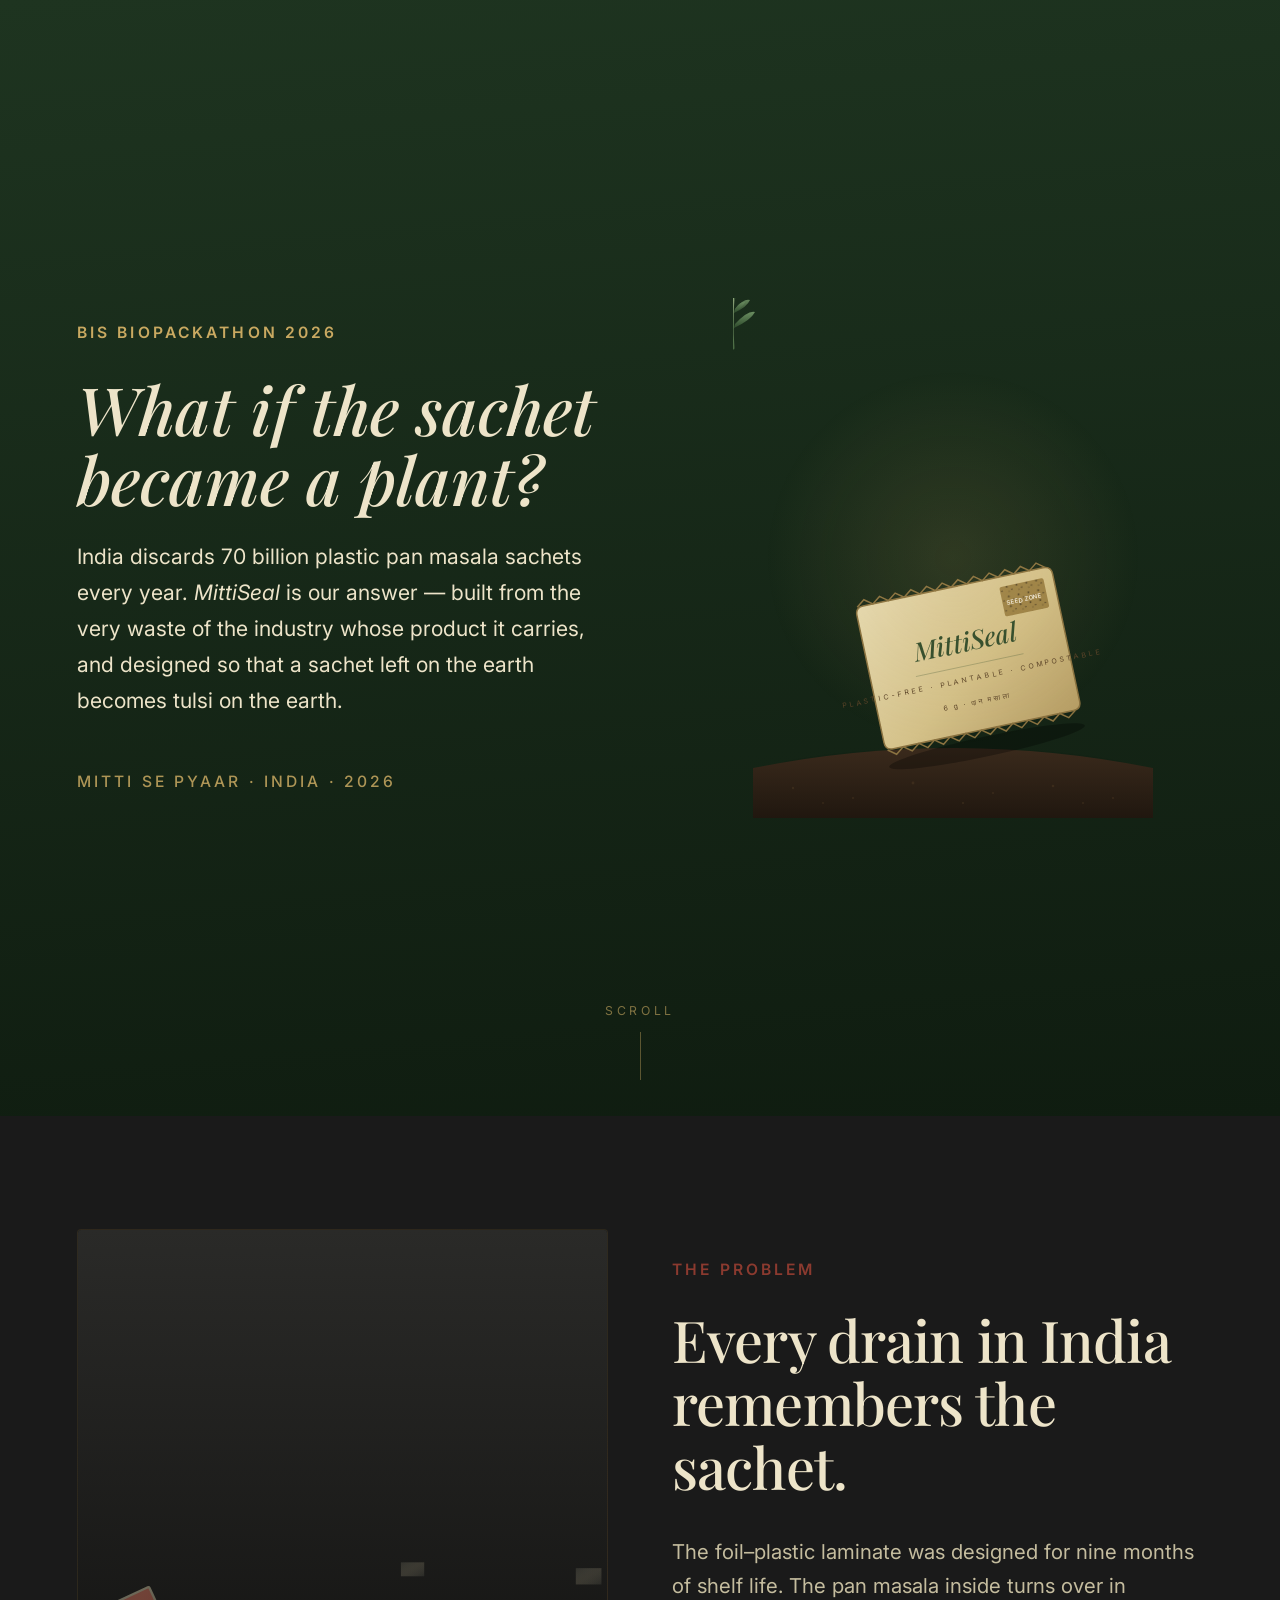
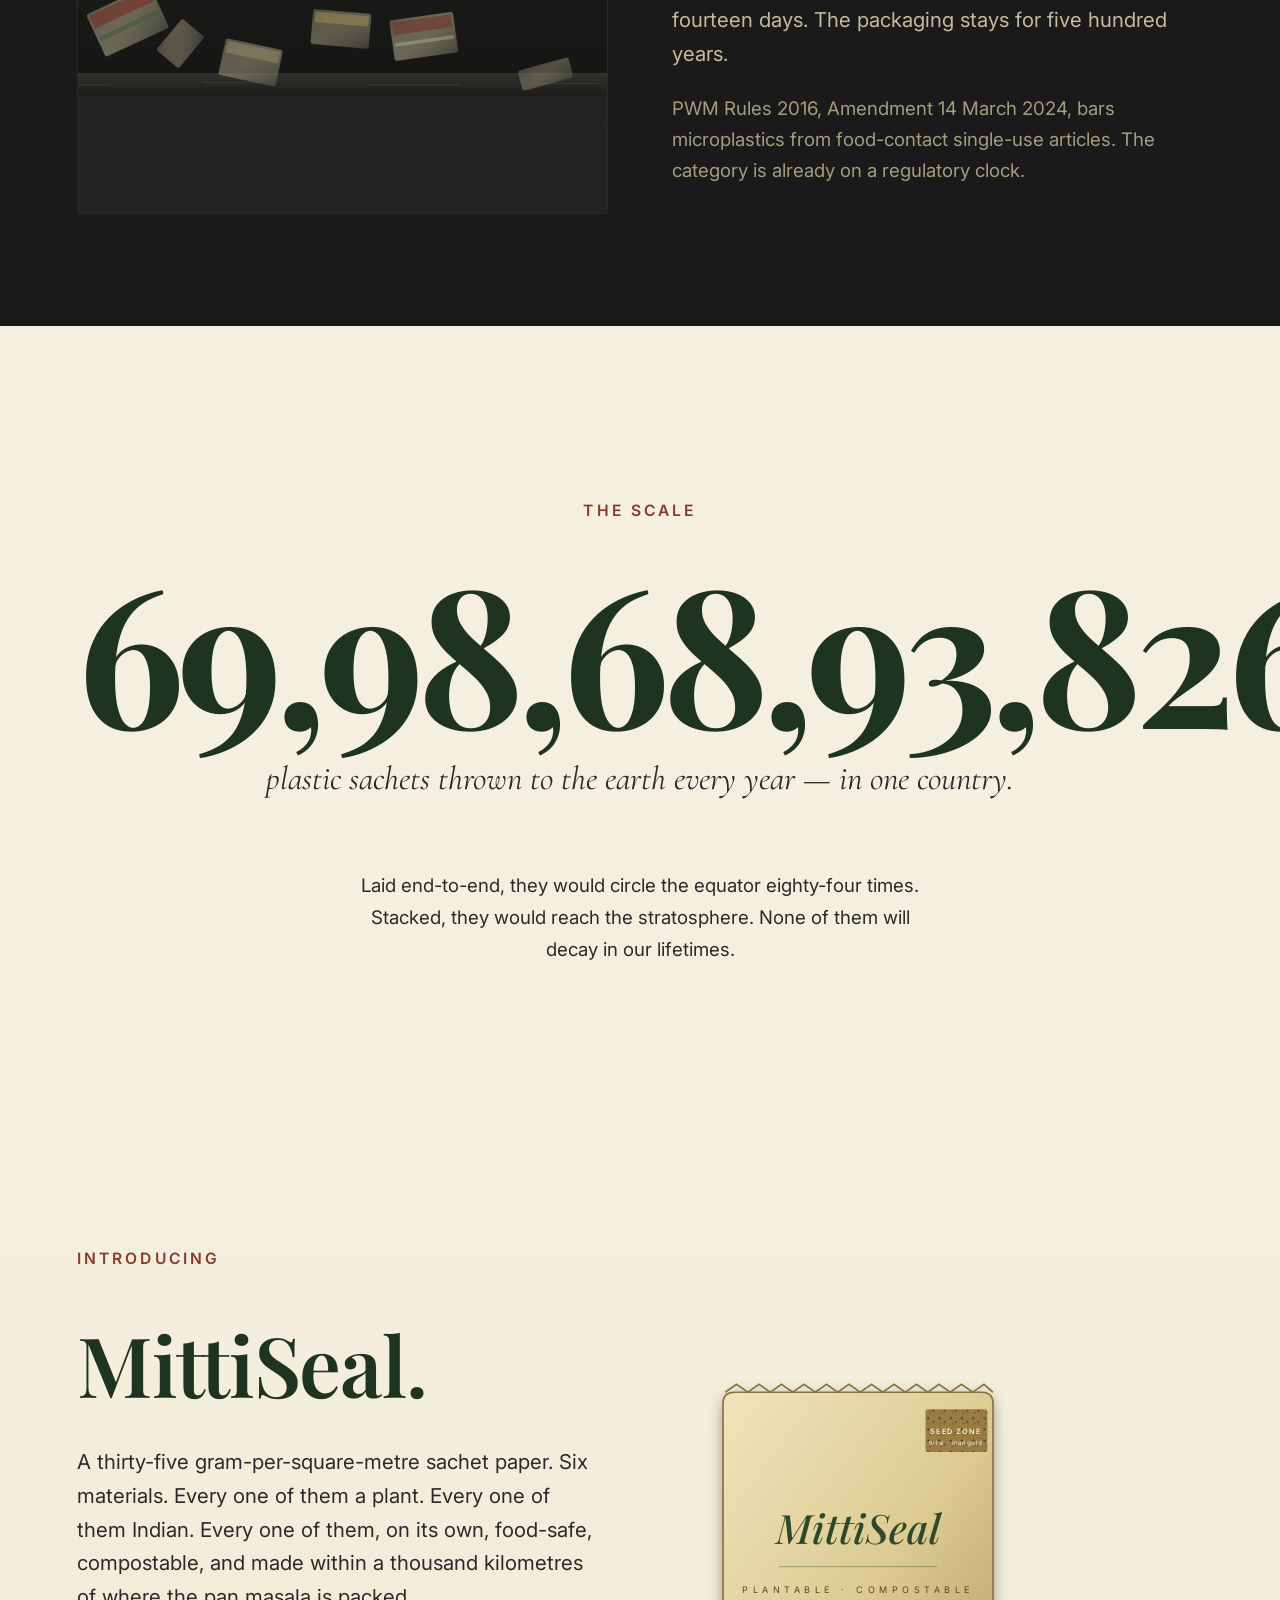
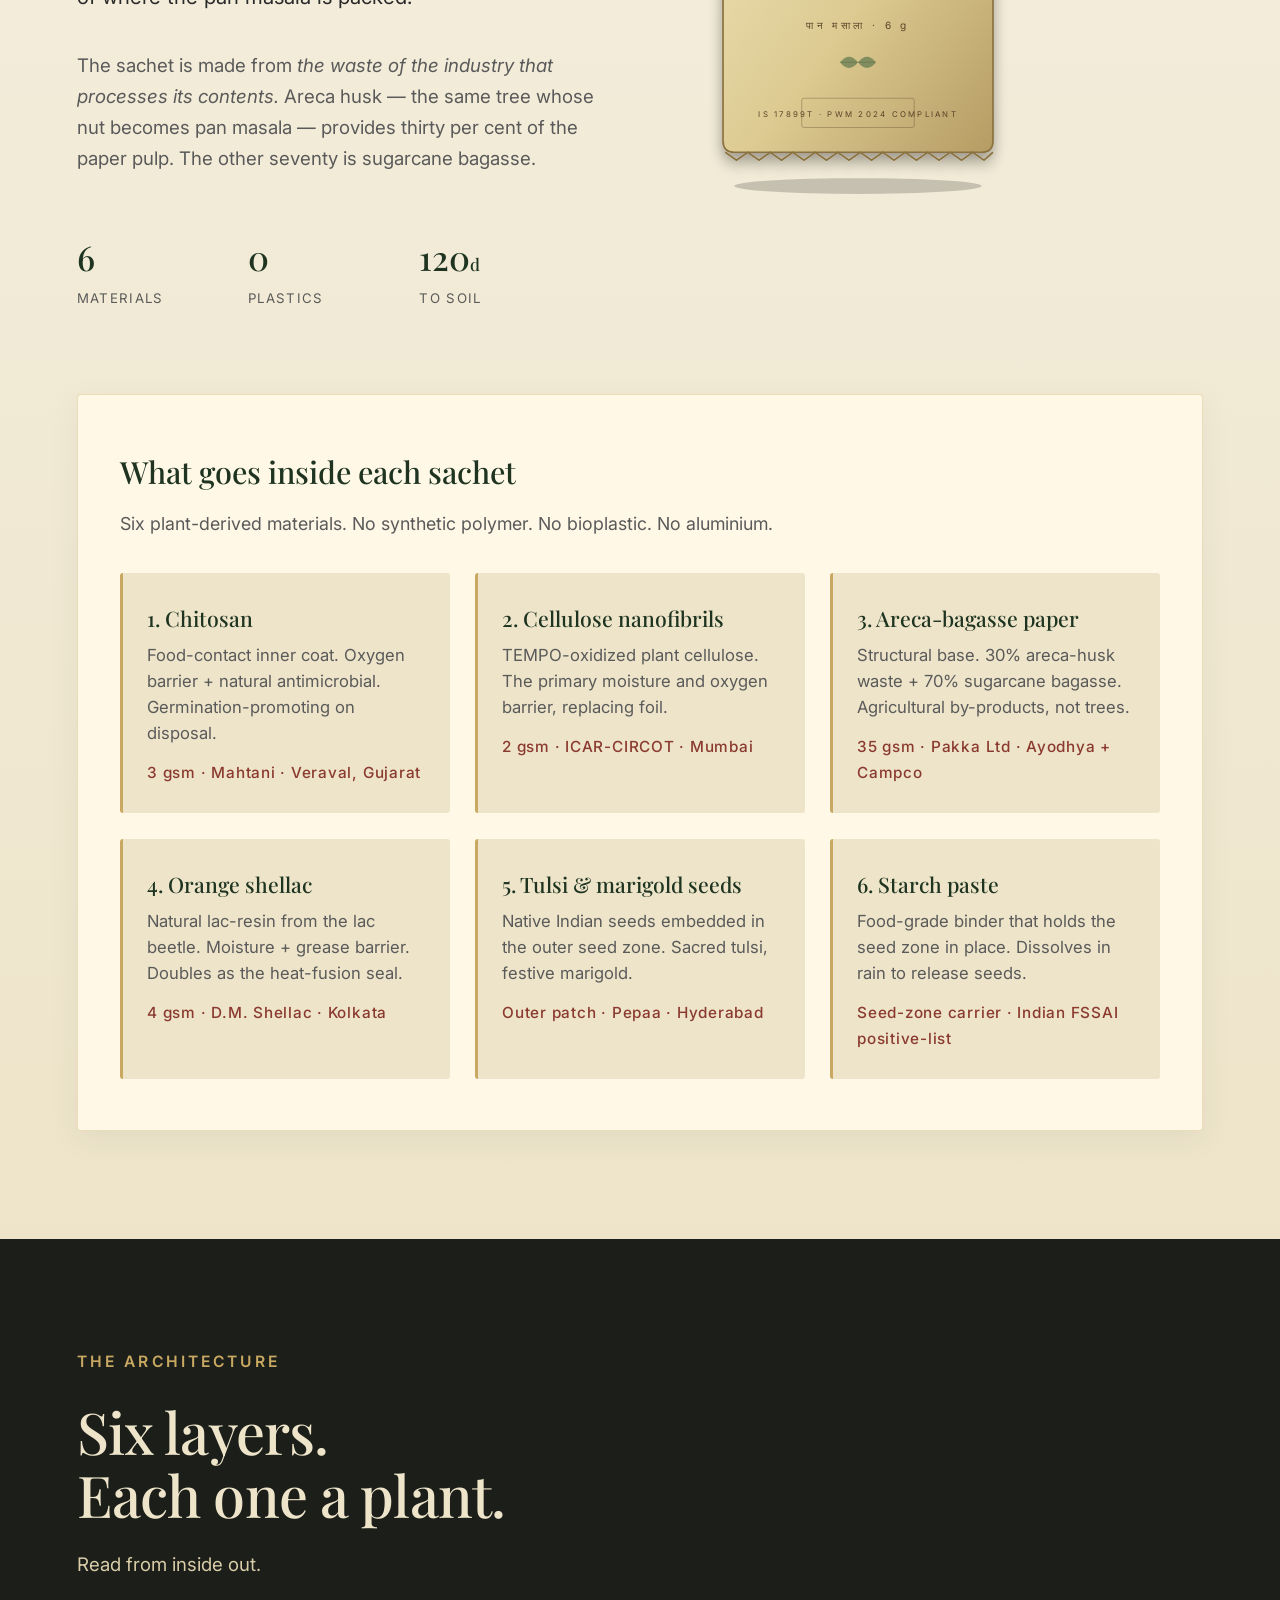
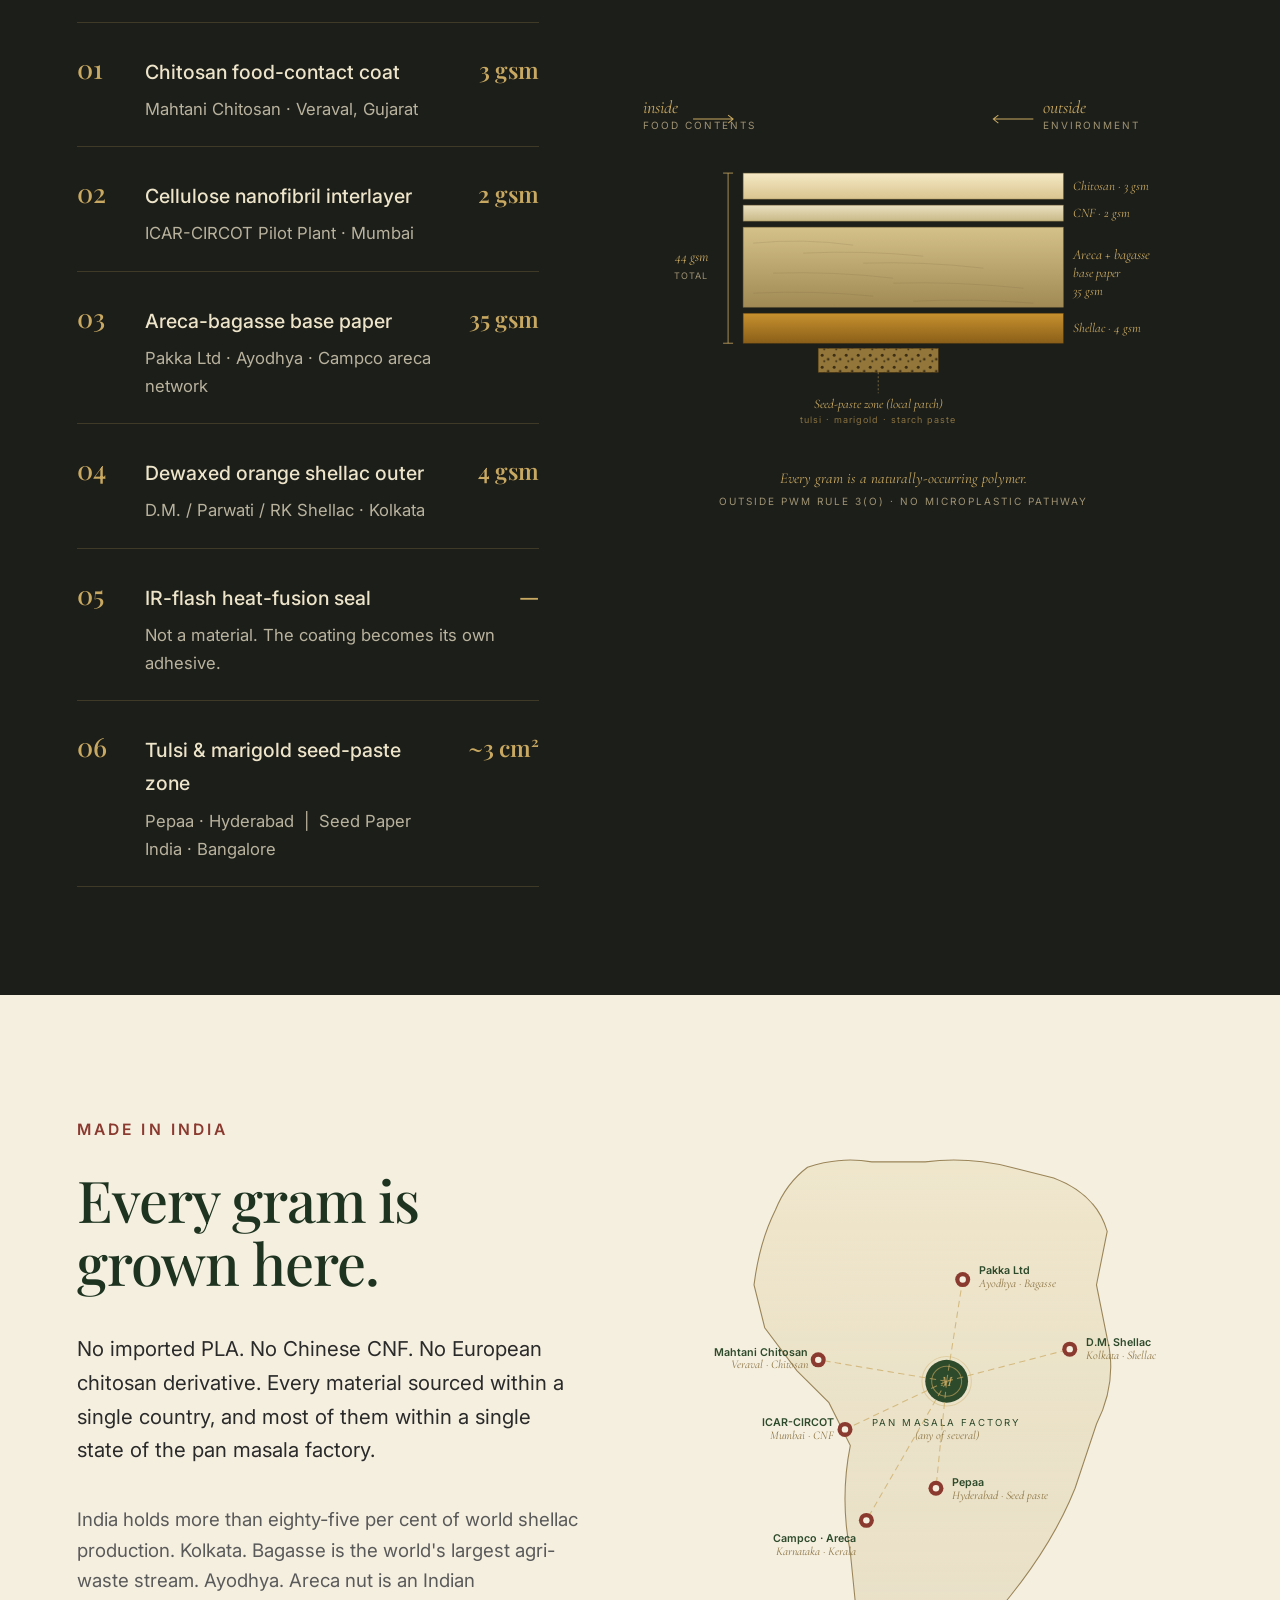
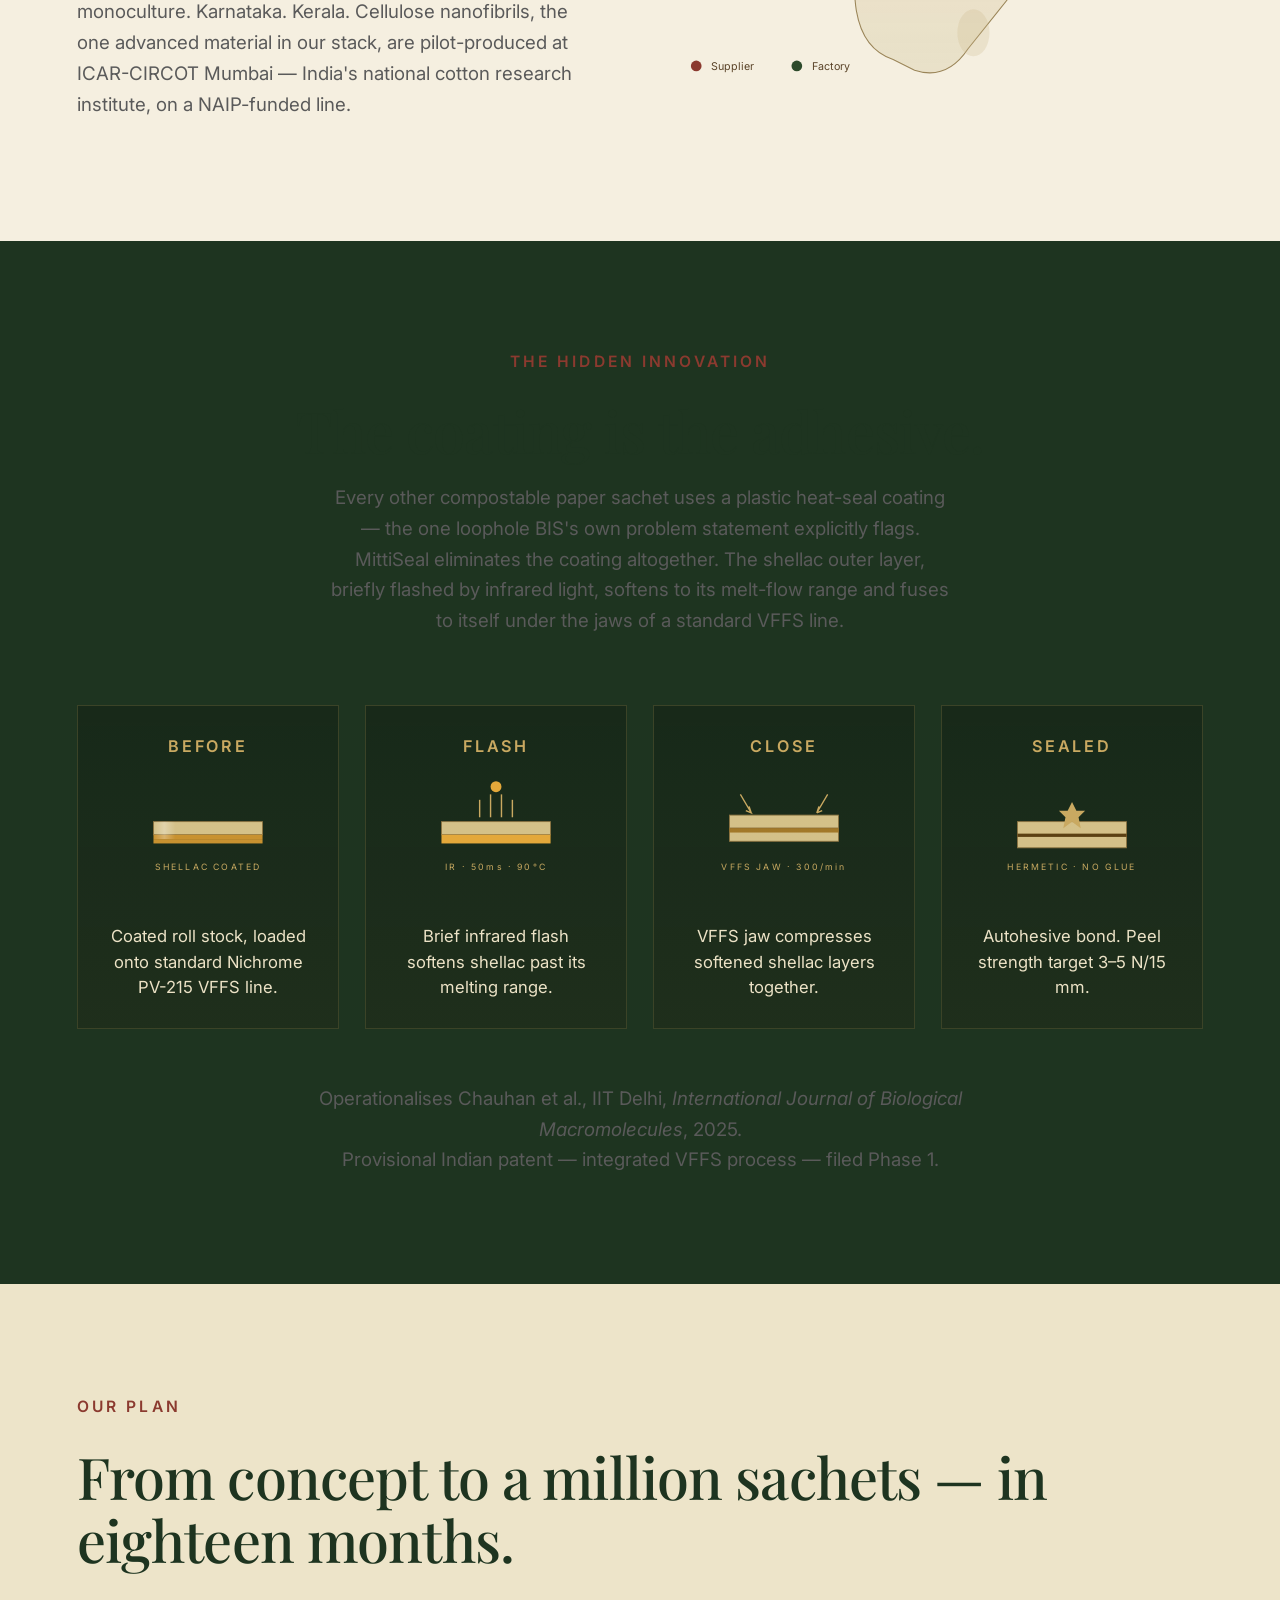
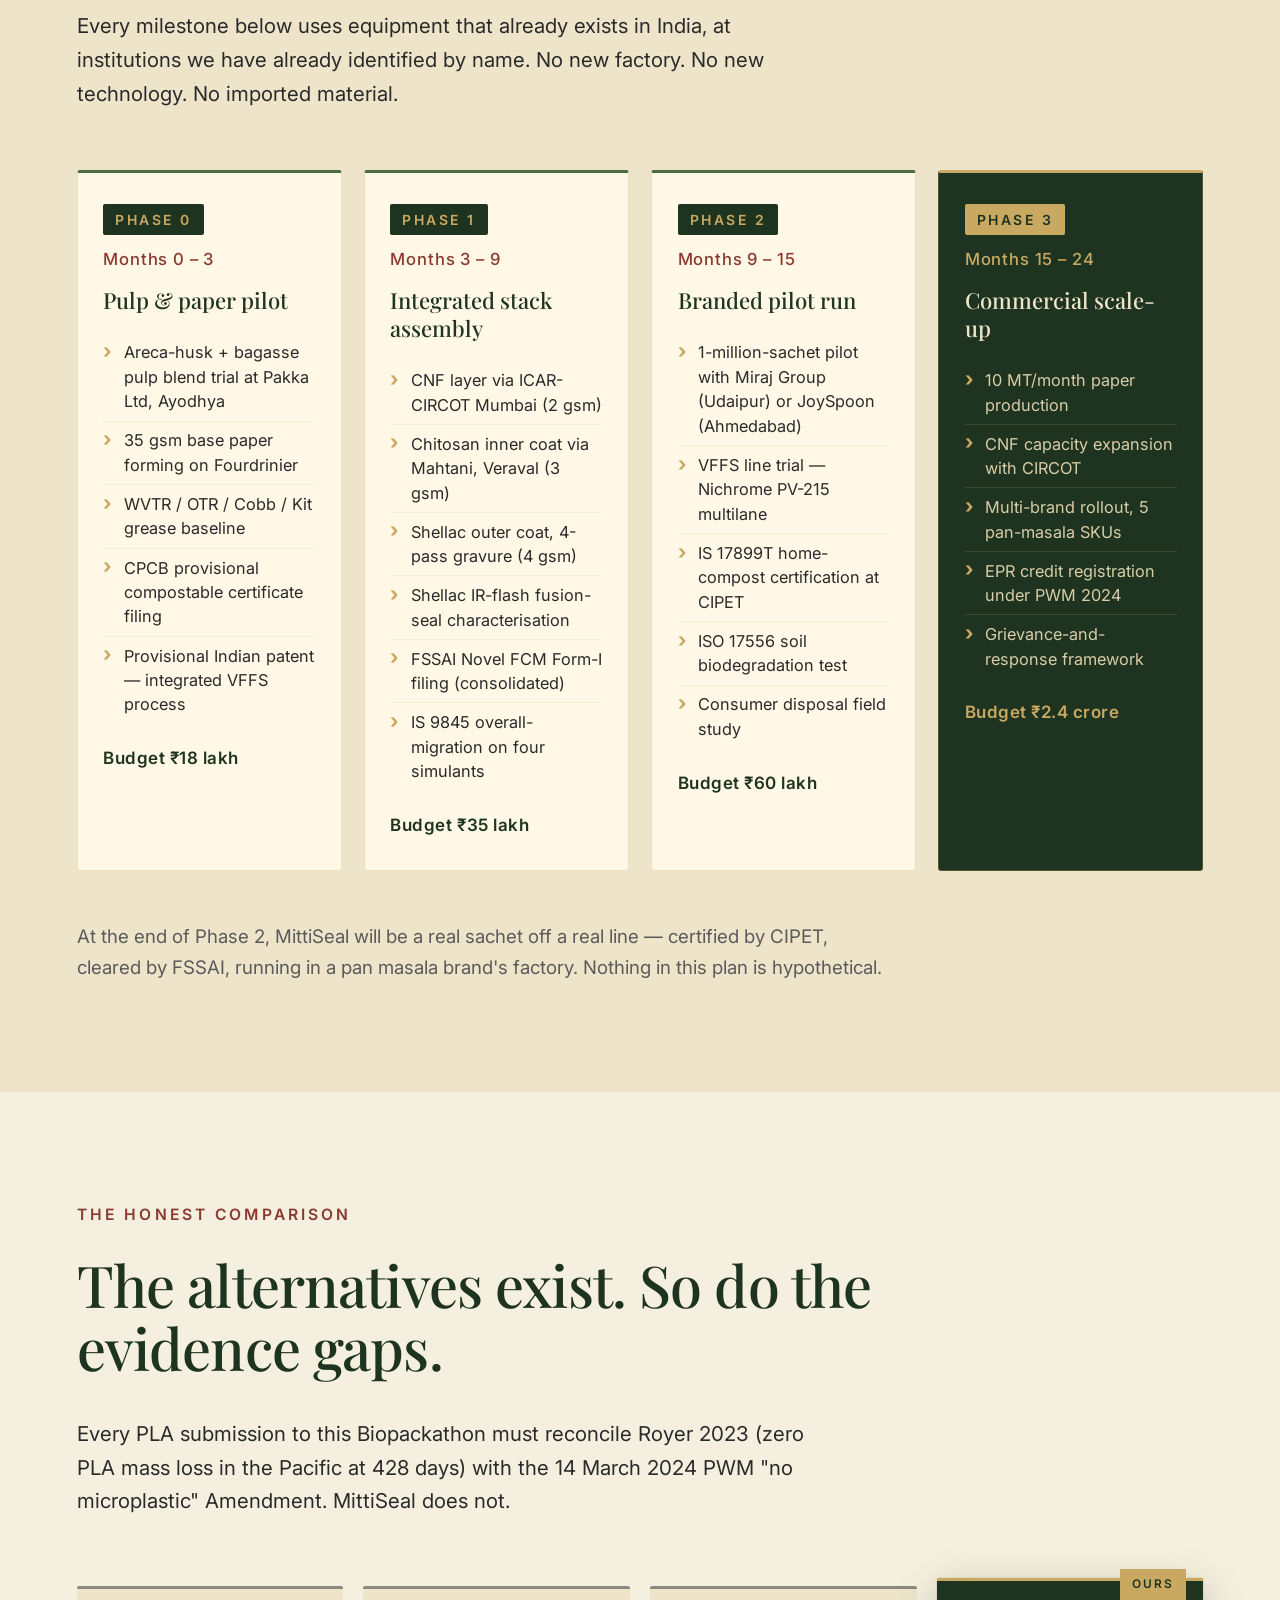
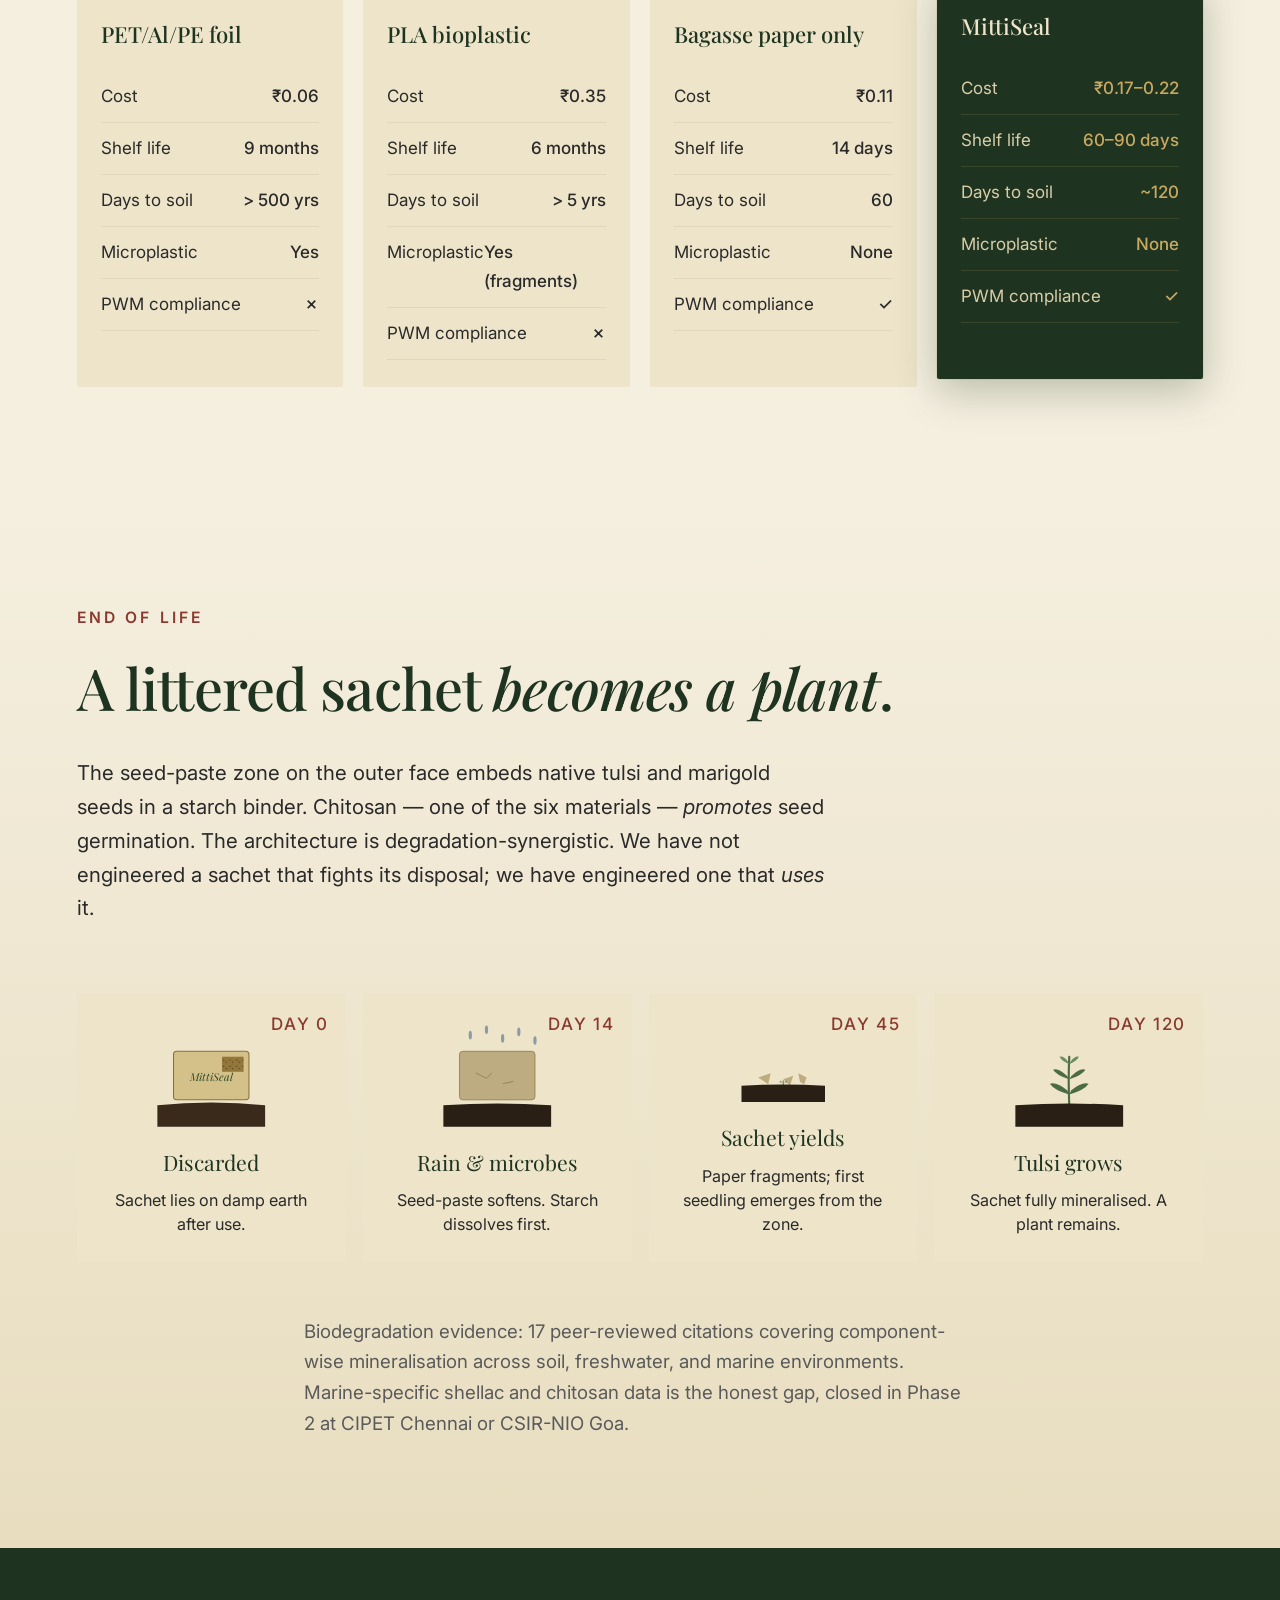
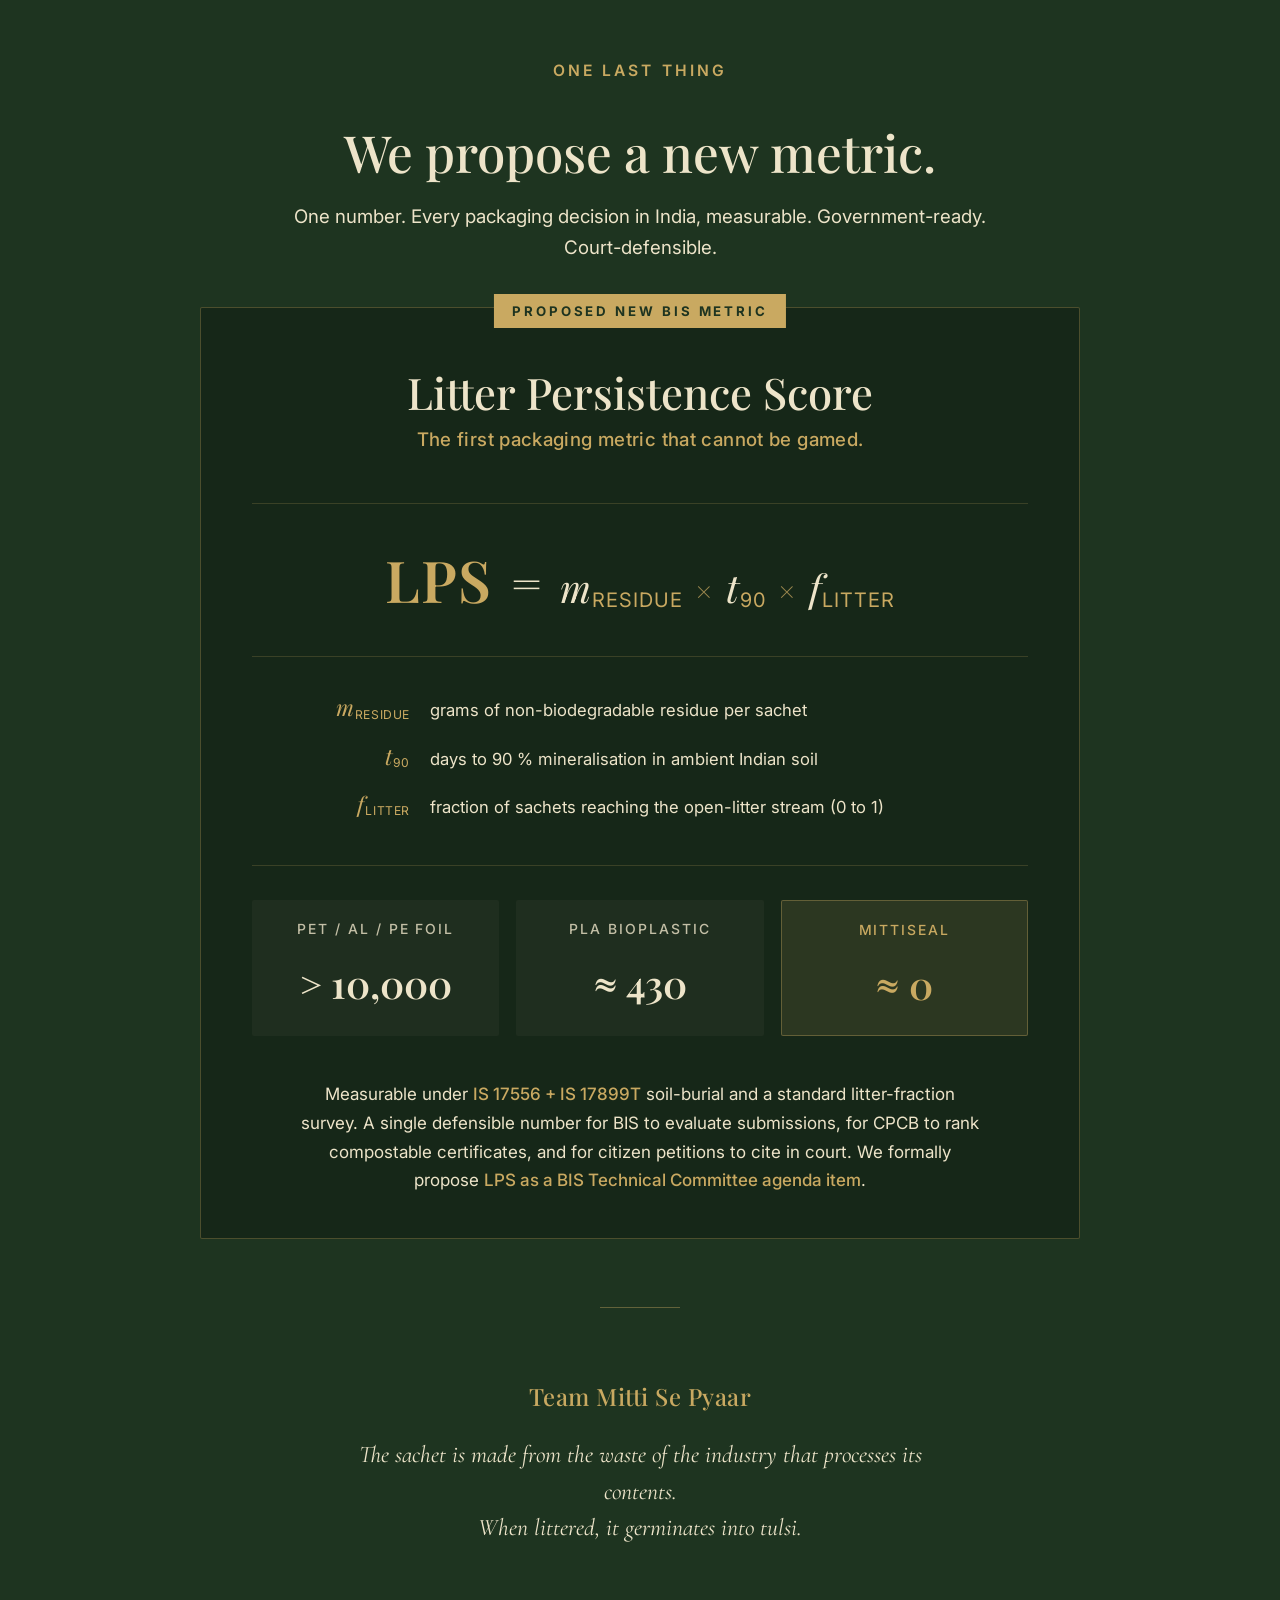
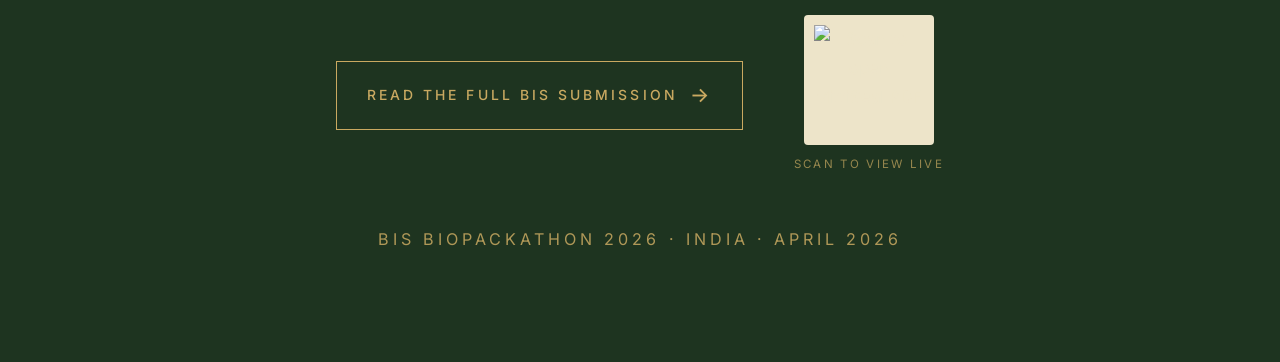
==== commit 0b5eb6c4: "commit 2" ====
--- a/index.html
+++ b/index.html
@@ -5,6 +5,8 @@
   <meta name="viewport" content="width=device-width, initial-scale=1.0">
   <title>MittiSeal — From the waste of its own industry</title>
   <meta name="description" content="MittiSeal: a plastic-free, plantable sachet for pan masala, built from India's own agricultural waste. BIS Biopackathon 2026.">
+
+  <link rel="icon" type="image/svg+xml" href="data:image/svg+xml,%3Csvg xmlns='http://www.w3.org/2000/svg' viewBox='0 0 64 64'%3E%3Crect width='64' height='64' rx='12' fill='%232D4A2B'/%3E%3Ccircle cx='32' cy='32' r='18' fill='%238B3A2F'/%3E%3Cpath d='M32 18 Q36 26 32 34 Q28 26 32 18 Z' fill='%23C9A961'/%3E%3Ccircle cx='32' cy='36' r='3' fill='%23C9A961'/%3E%3C/svg%3E">
 
   <link rel="preconnect" href="https://fonts.googleapis.com">
   <link rel="preconnect" href="https://fonts.gstatic.com" crossorigin>
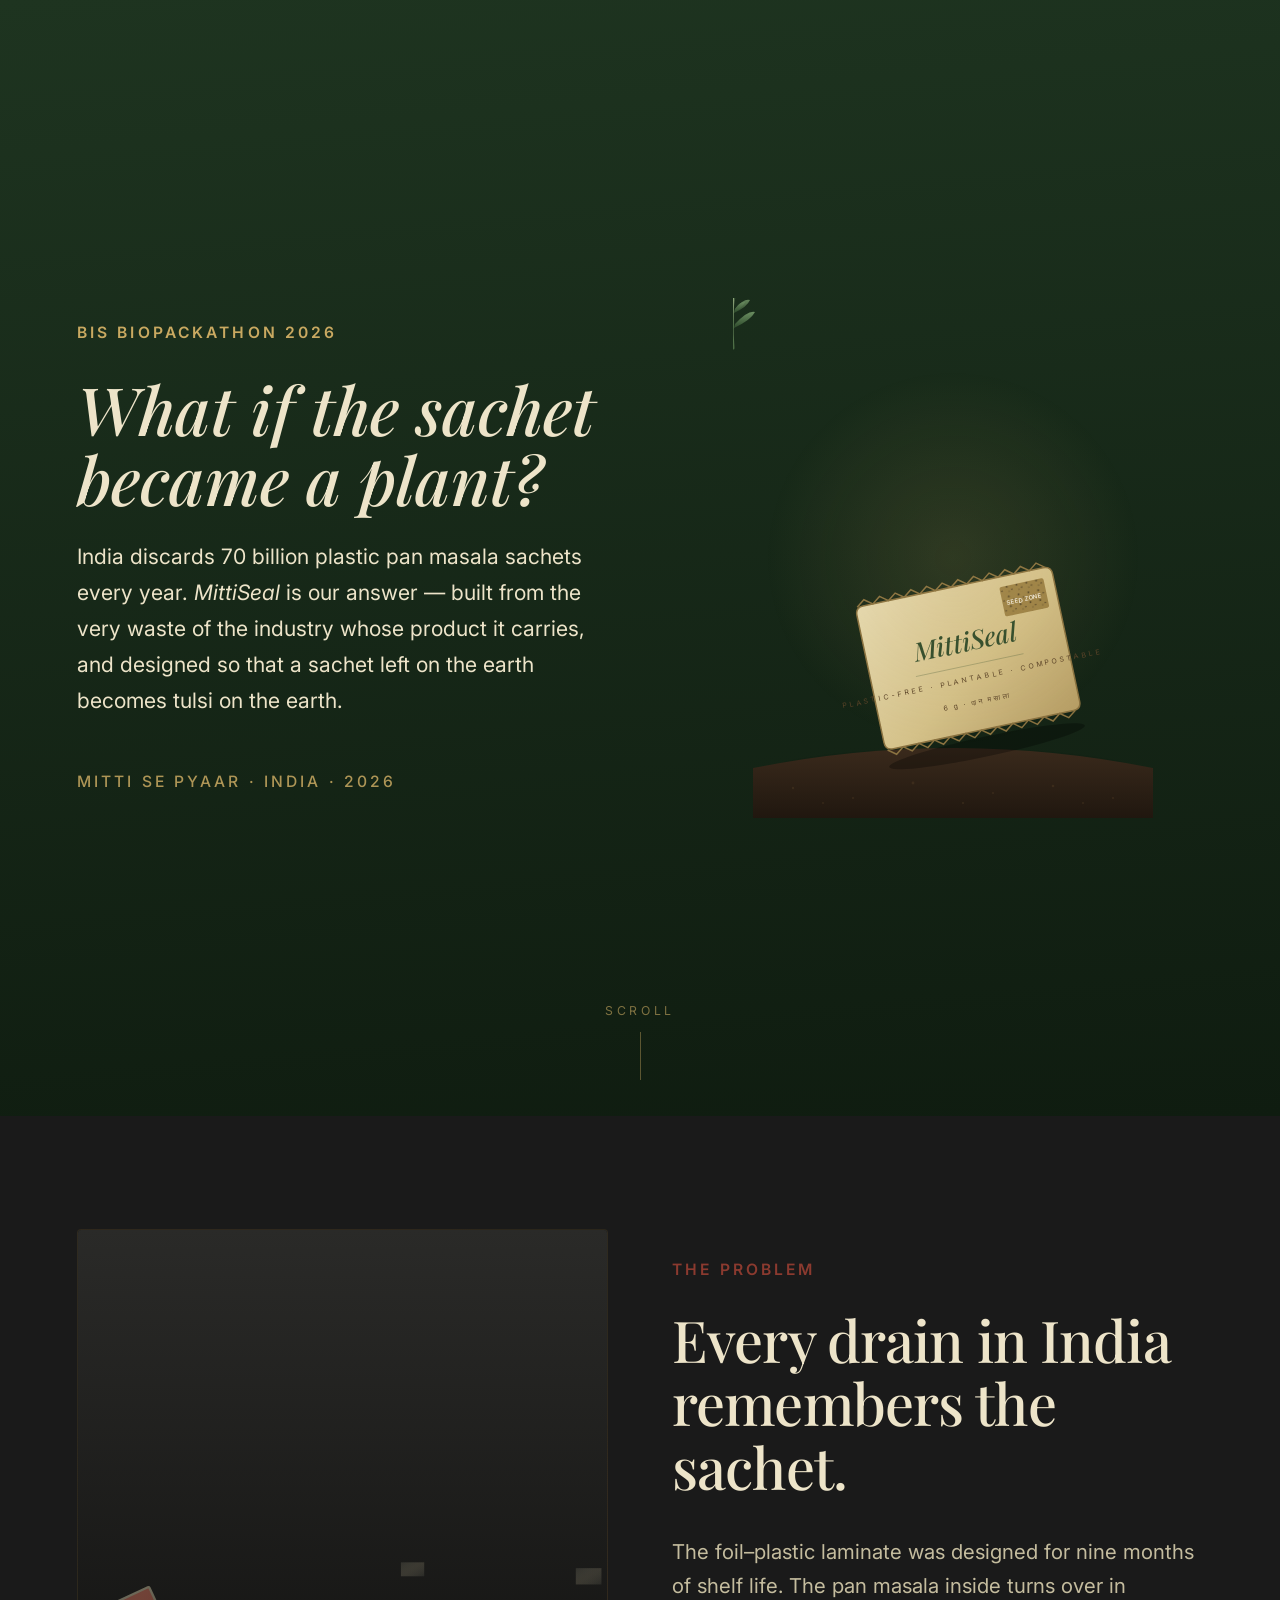
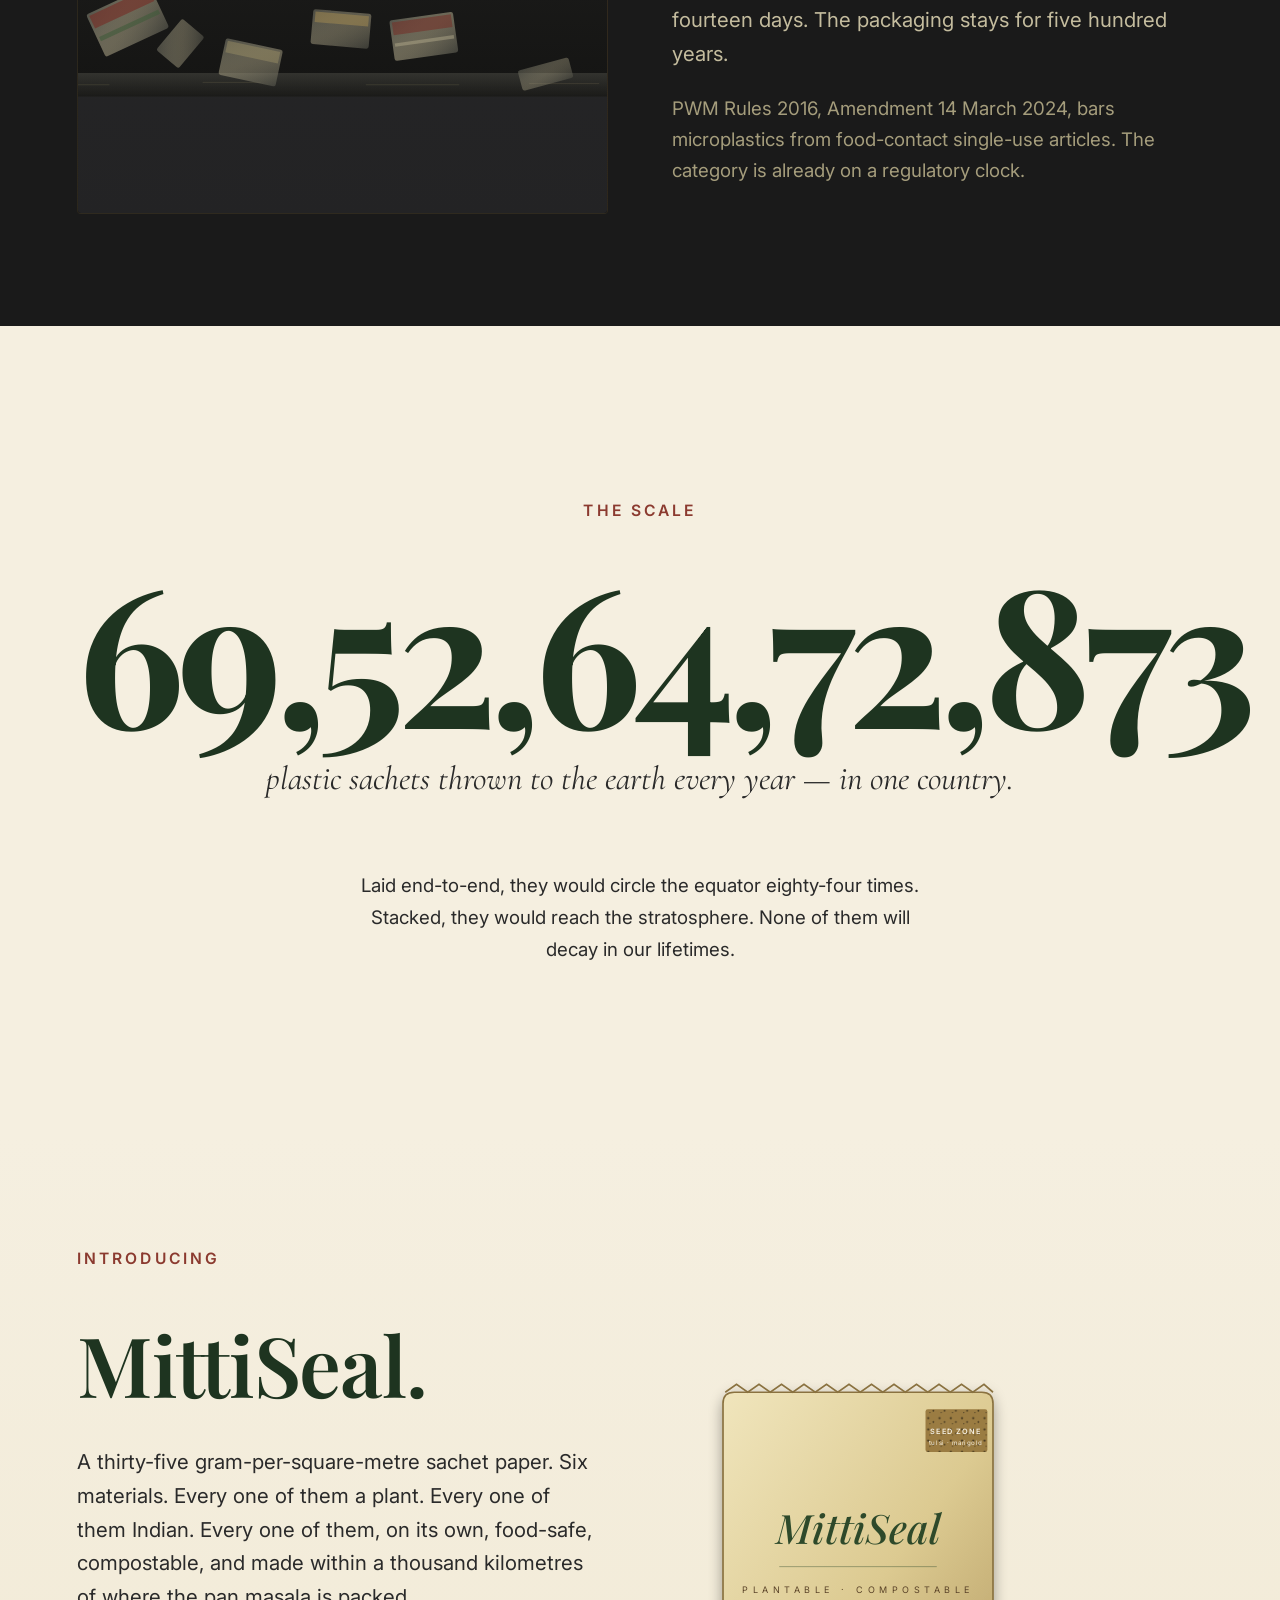
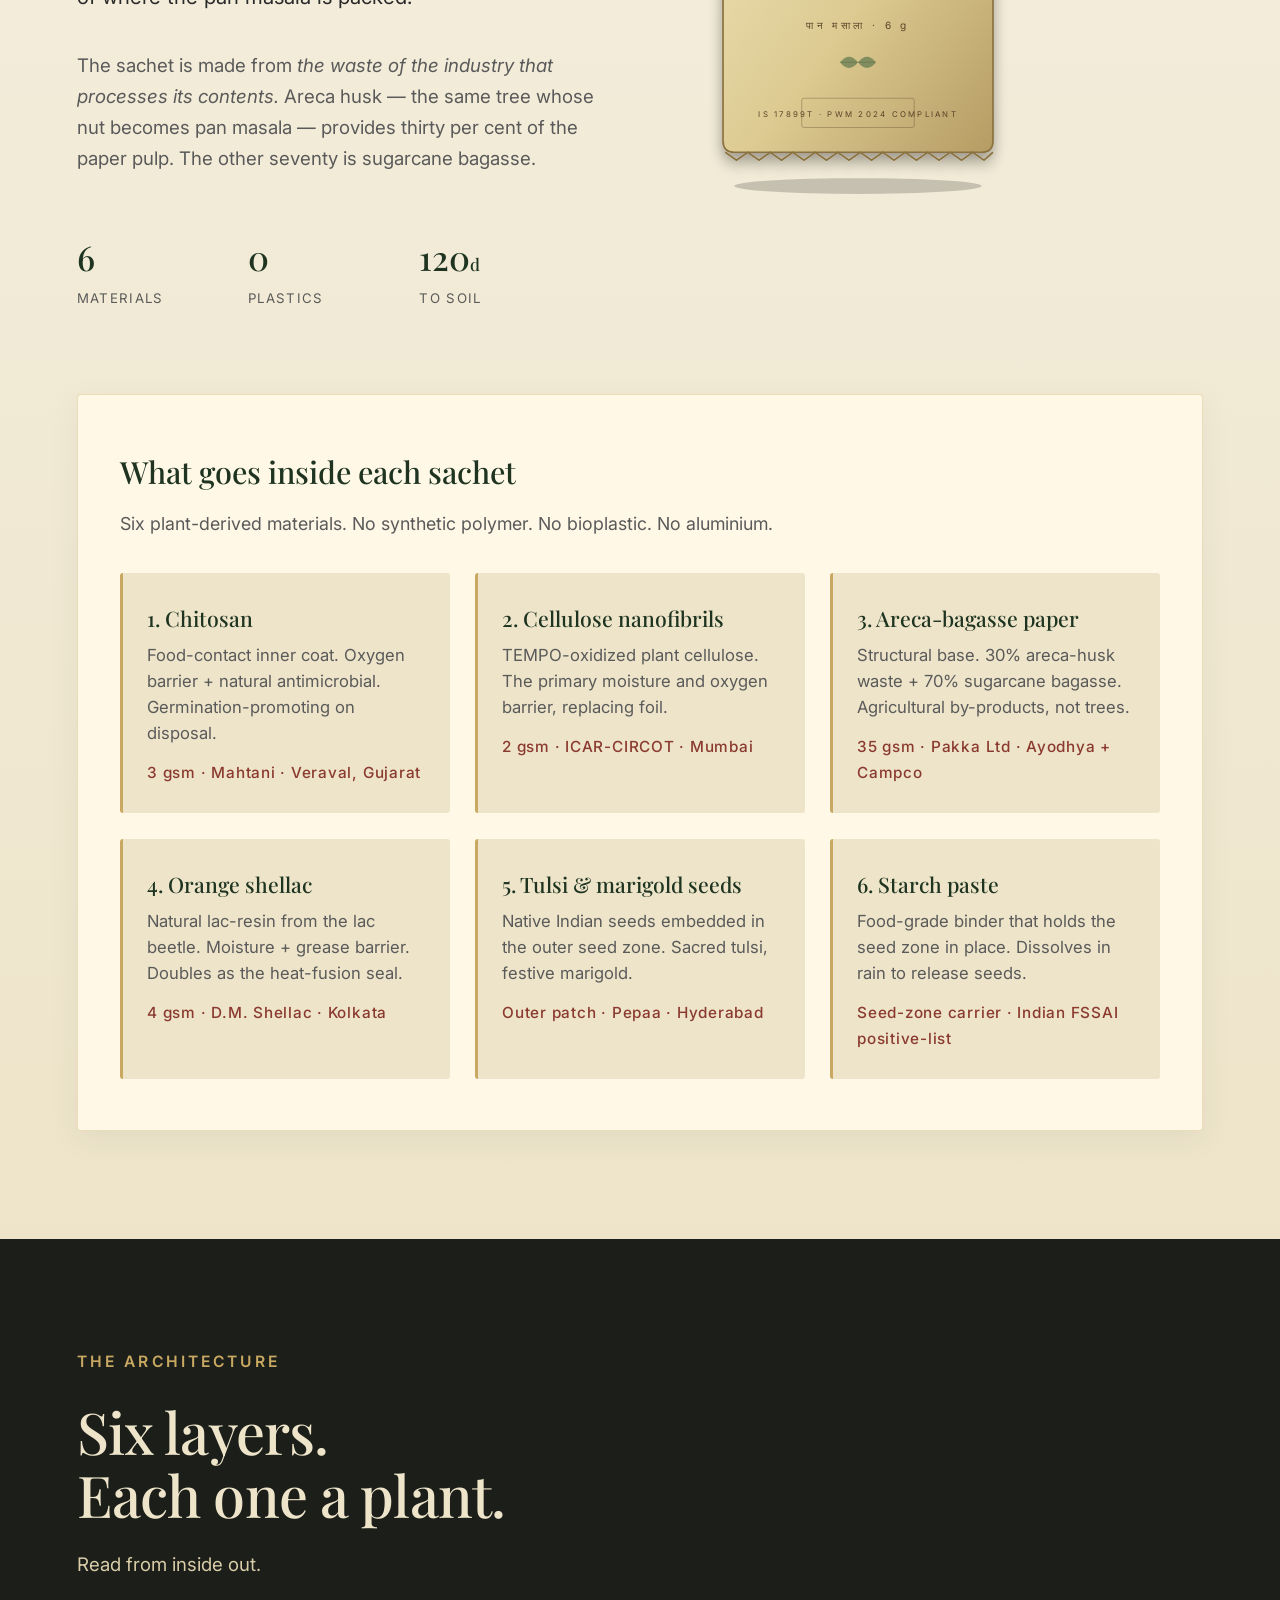
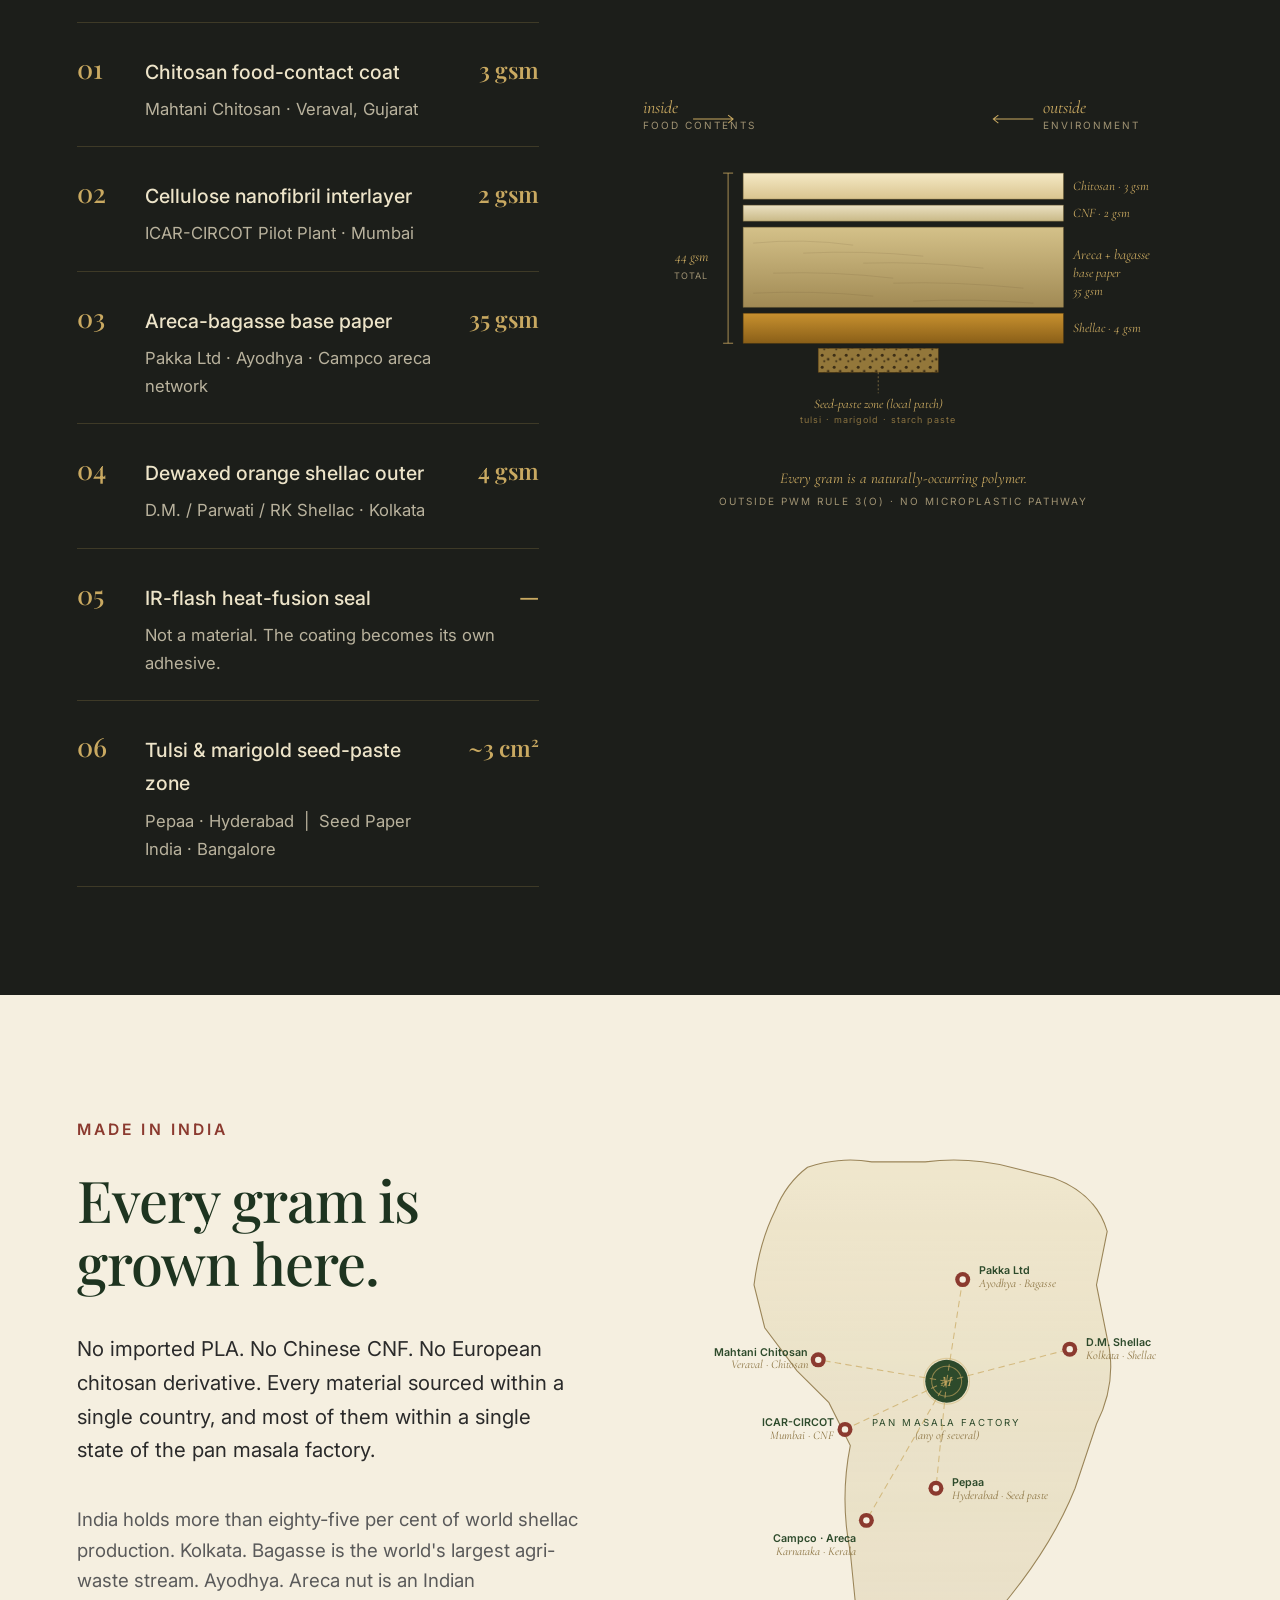
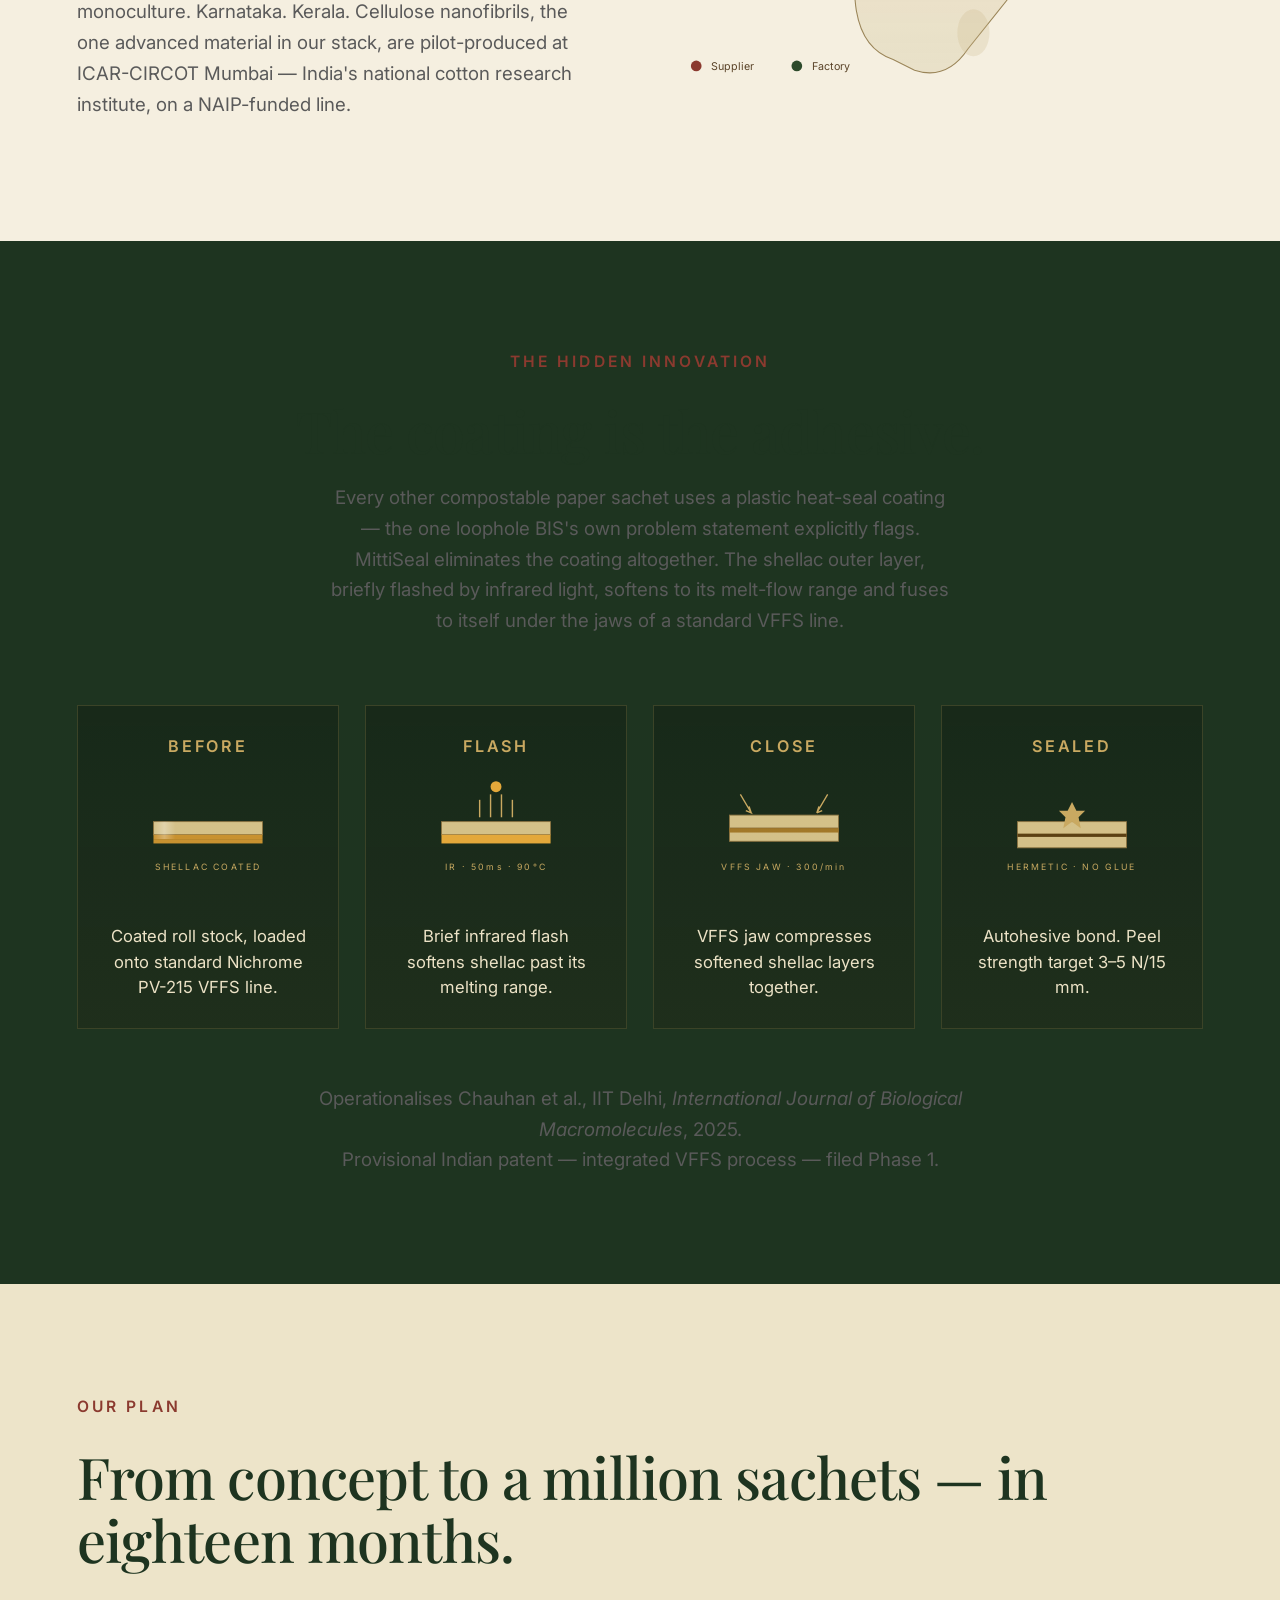
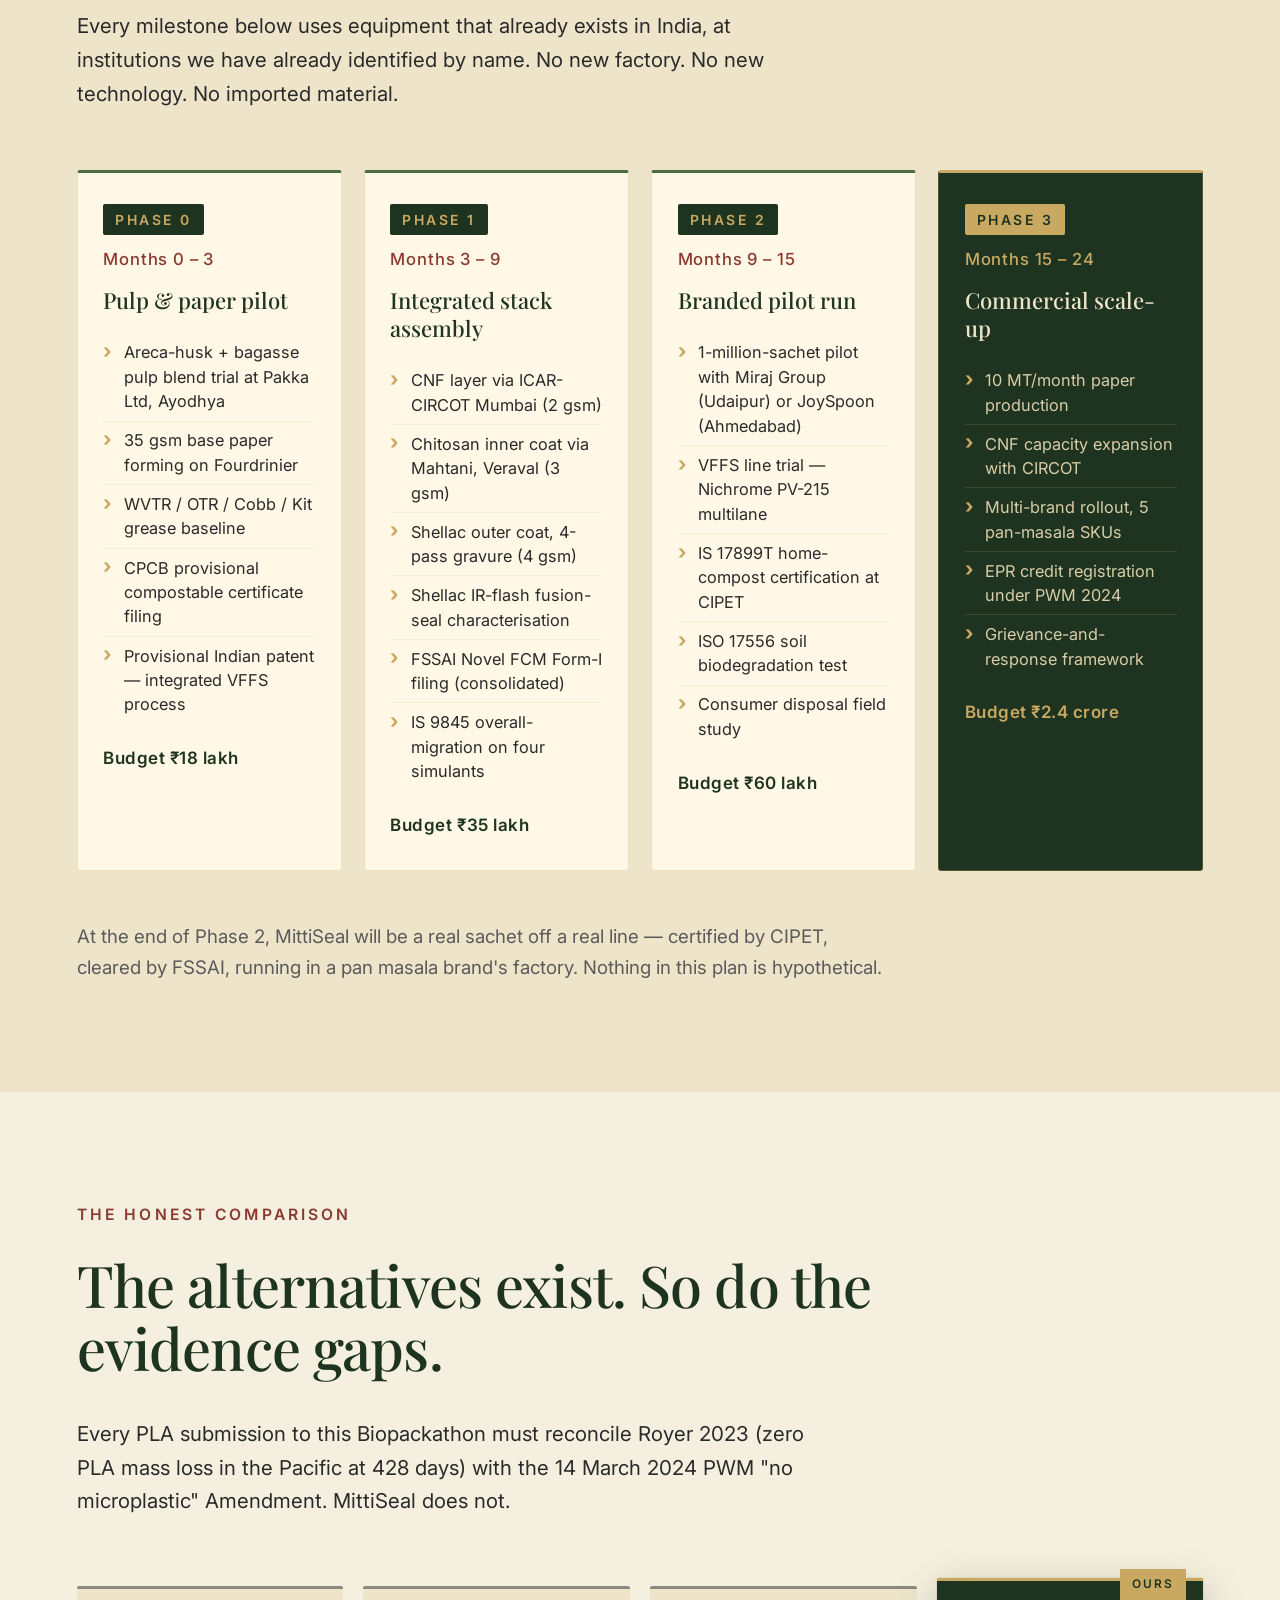
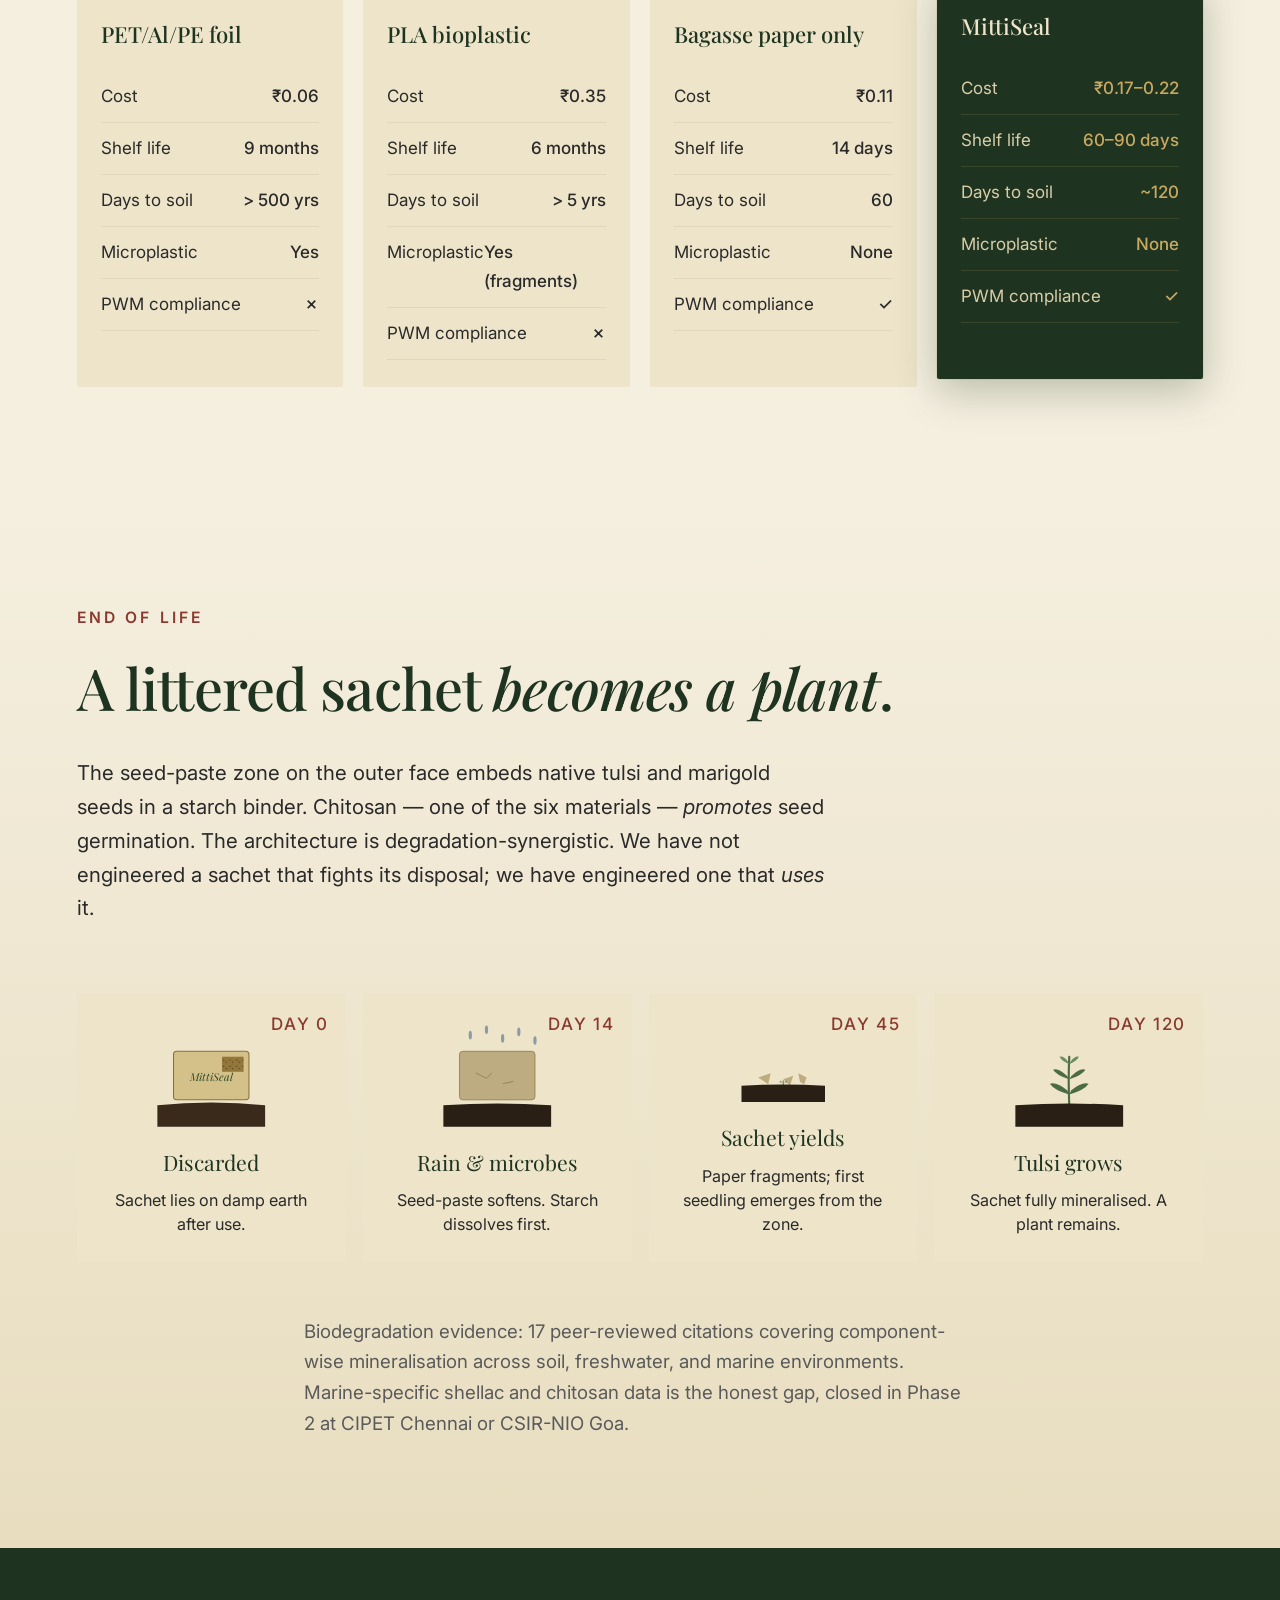
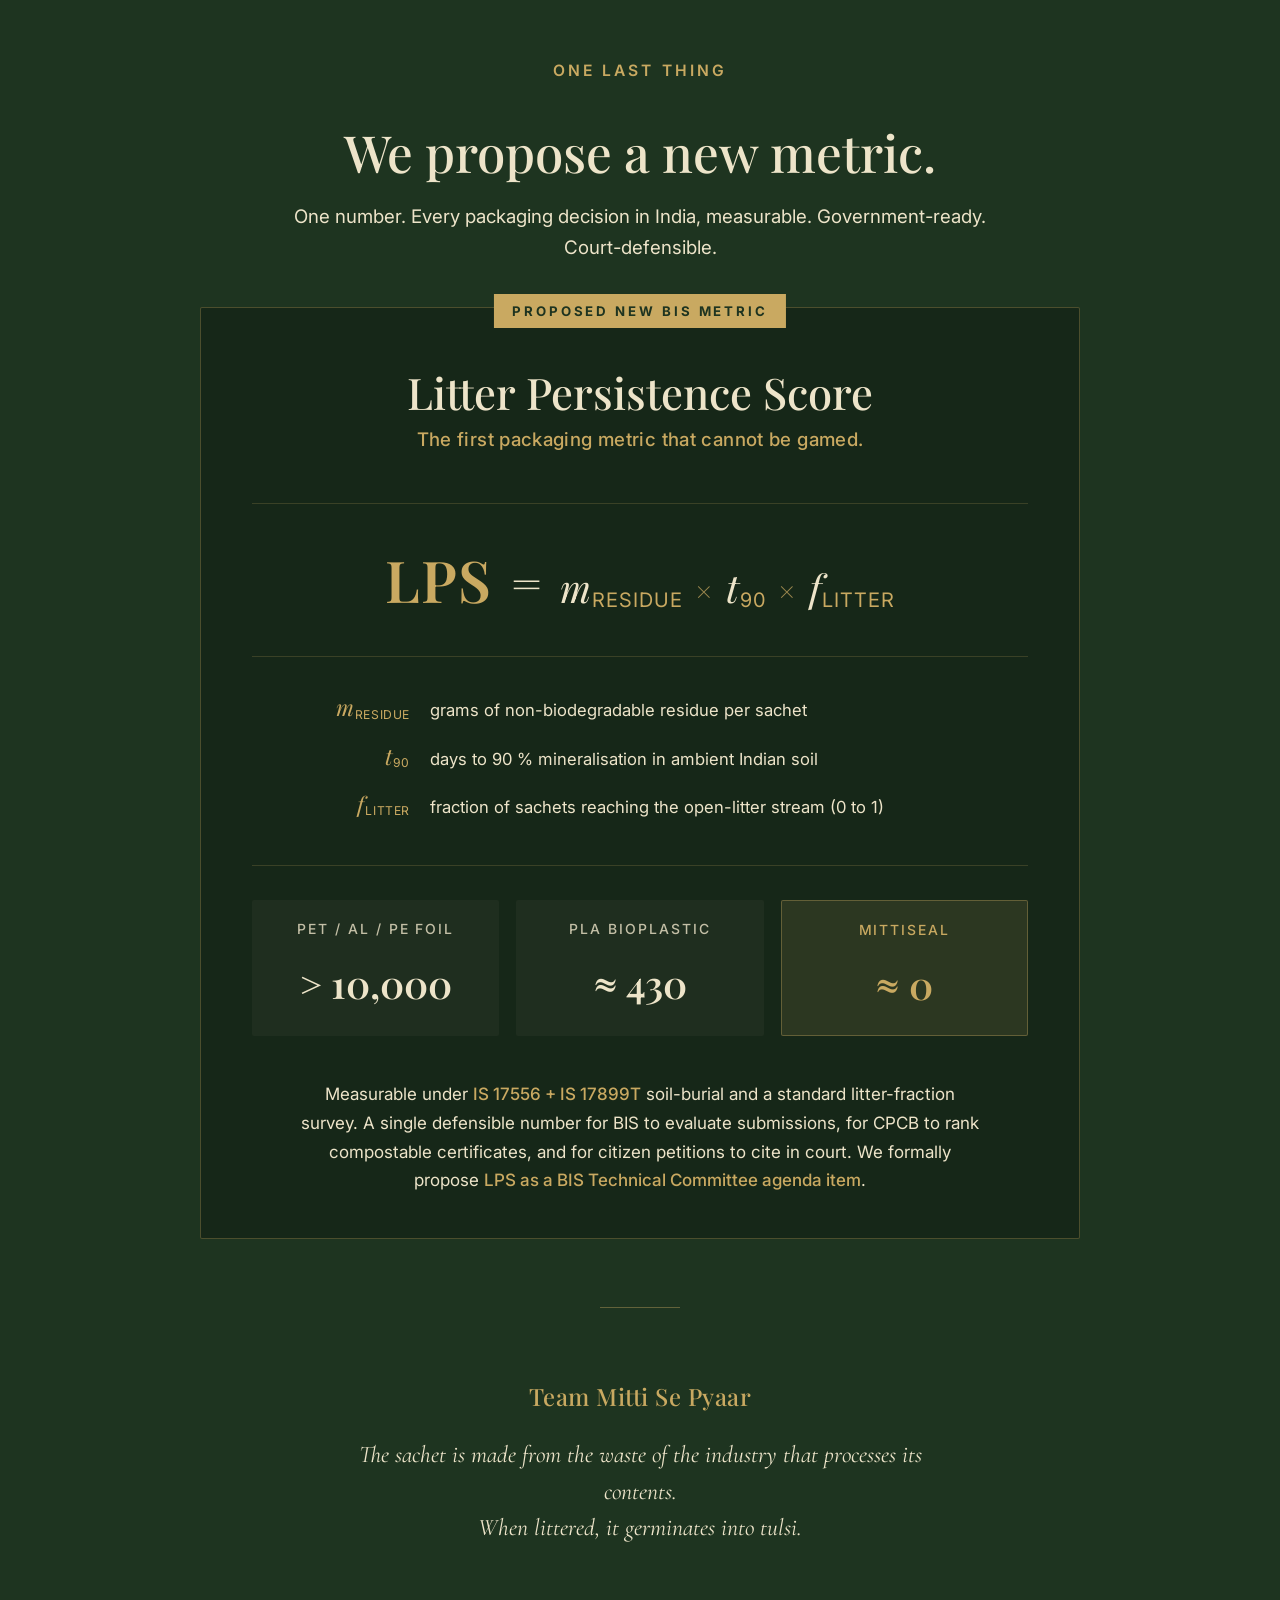
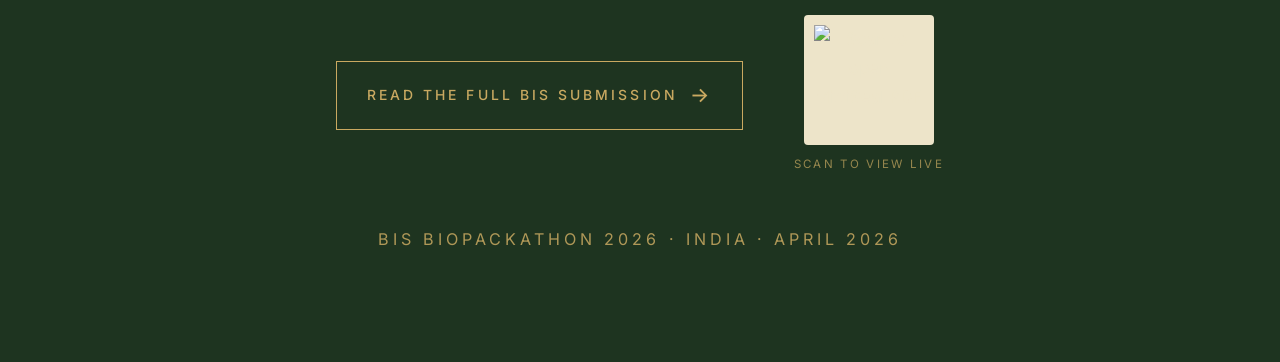
==== commit 6026cc85: "refactor(home): link base.css and drop duplicated shared CSS Remove the tokens, reset, body base, no" ====
--- a/index.html
+++ b/index.html
@@ -12,104 +12,11 @@
   <link rel="preconnect" href="https://fonts.gstatic.com" crossorigin>
   <link href="https://fonts.googleapis.com/css2?family=Playfair+Display:ital,wght@0,400;0,500;0,600;0,700;0,900;1,400;1,500&family=Inter:wght@300;400;500;600;700&family=Cormorant+Garamond:ital,wght@0,300;0,400;0,500;1,300;1,400&display=swap" rel="stylesheet">
 
+  <link rel="stylesheet" href="assets/base.css">
+
   <style>
-    :root {
-      --bg: #F5EFE0;
-      --bg-alt: #EDE4C9;
-      --bg-dark: #1C1E1A;
-      --bg-darker: #131412;
-      --green: #2D4A2B;
-      --green-dark: #1E3420;
-      --green-light: #4A6B43;
-      --green-soft: #6B8E61;
-      --clay: #8B3A2F;
-      --clay-light: #B25A47;
-      --gold: #C9A961;
-      --gold-dark: #9A7F3E;
-      --ink: #2A2A2A;
-      --ink-soft: #5A5A5A;
-      --ink-faint: #8C8A82;
-      --paper: #EDE4C9;
-      --paper-dark: #D9CDA8;
-    }
-
-    * { margin: 0; padding: 0; box-sizing: border-box; }
-
-    html { scroll-behavior: smooth; scroll-padding-top: 0; }
-
-    html { font-size: 17px; }
-    body {
-      background: var(--bg);
-      color: var(--ink);
-      font-family: 'Inter', system-ui, -apple-system, sans-serif;
-      font-weight: 400;
-      line-height: 1.7;
-      -webkit-font-smoothing: antialiased;
-      -moz-osx-font-smoothing: grayscale;
-      overflow-x: hidden;
-      background-image:
-        radial-gradient(ellipse at top, rgba(201, 169, 97, 0.09), transparent 60%),
-        radial-gradient(ellipse at 80% 80%, rgba(45, 74, 43, 0.06), transparent 55%);
-    }
-
-    body::before {
-      content: '';
-      position: fixed;
-      inset: 0;
-      pointer-events: none;
-      opacity: 0.35;
-      mix-blend-mode: multiply;
-      background-image: url("data:image/svg+xml;utf8,<svg xmlns='http://www.w3.org/2000/svg' width='180' height='180'><filter id='n'><feTurbulence type='fractalNoise' baseFrequency='0.9' numOctaves='2' stitchTiles='stitch'/><feColorMatrix values='0 0 0 0 0.55  0 0 0 0 0.5  0 0 0 0 0.4  0 0 0 0.08 0'/></filter><rect width='100%' height='100%' filter='url(%23n)'/></svg>");
-      z-index: 2;
-    }
-
-    .display, .h1, .h2 {
-      font-family: 'Playfair Display', Georgia, serif;
-      font-weight: 500;
-      letter-spacing: -0.015em;
-      color: var(--green-dark);
-    }
-
-    .display { font-size: clamp(2.8rem, 6.5vw, 5.5rem); line-height: 1.05; font-weight: 500; }
-    .h1 { font-size: clamp(2.2rem, 4.5vw, 3.8rem); line-height: 1.1; }
-    .h2 { font-size: clamp(1.6rem, 2.6vw, 2.4rem); line-height: 1.2; }
-
-    .eyebrow {
-      font-family: 'Inter', sans-serif;
-      font-size: 0.92rem;
-      font-weight: 600;
-      letter-spacing: 0.2em;
-      text-transform: uppercase;
-      color: var(--clay);
-    }
-
-    .caption {
-      font-family: 'Inter', sans-serif;
-      font-size: 1.1rem;
-      color: var(--ink-soft);
-      font-weight: 400;
-      line-height: 1.65;
-    }
-
-    .caption-italic {
-      font-family: 'Cormorant Garamond', Georgia, serif;
-      font-style: italic;
-      font-size: 1.25rem;
-      color: var(--ink-soft);
-      font-weight: 400;
-    }
-
-    .lede {
-      font-family: 'Inter', sans-serif;
-      font-weight: 400;
-      font-size: clamp(1.2rem, 1.6vw, 1.4rem);
-      line-height: 1.65;
-      color: var(--ink);
-      max-width: 58ch;
-    }
-
-    .body { font-size: 1.15rem; line-height: 1.75; max-width: 62ch; color: var(--ink); }
-    a { color: inherit; }
+    /* Home-specific overrides and layout */
+    body { overflow-x: hidden; }
 
     section.scene {
       position: relative;
@@ -126,119 +33,6 @@
       position: relative; z-index: 3;
       max-width: 1200px; margin: 0 auto; width: 100%;
     }
-
-    .scene-dark { background: var(--bg-dark); color: var(--paper); }
-    .scene-dark .display, .scene-dark .h1, .scene-dark .h2 { color: var(--paper); }
-    .scene-dark .caption { color: var(--paper); }
-    .scene-dark .eyebrow { color: var(--gold); }
-    .scene-dark .lede { color: var(--paper); }
-
-    .scene-green { background: var(--green-dark); color: var(--paper); }
-    .scene-green .display, .scene-green .h1, .scene-green .h2 { color: var(--paper); }
-    .scene-green .caption { color: var(--paper); }
-    .scene-green .eyebrow { color: var(--gold); }
-    .scene-green .lede { color: var(--paper); }
-
-    /* =========================================================
-       NAVIGATION — right-edge dot rail
-       ========================================================= */
-    .nav-rail {
-      position: fixed;
-      top: 50%;
-      right: 28px;
-      transform: translateY(-50%);
-      z-index: 50;
-      display: flex;
-      flex-direction: column;
-      gap: 14px;
-      opacity: 0;
-      transition: opacity 0.6s ease;
-    }
-    .nav-rail.visible { opacity: 1; }
-
-    .nav-dot {
-      position: relative;
-      width: 8px;
-      height: 8px;
-      border-radius: 50%;
-      background: rgba(90, 90, 90, 0.35);
-      cursor: pointer;
-      transition: all 0.4s cubic-bezier(0.22, 1, 0.36, 1);
-      border: none;
-      padding: 0;
-    }
-    .nav-dot::before {
-      content: '';
-      position: absolute;
-      inset: -9px;
-      border-radius: 50%;
-    }
-    .nav-dot:hover {
-      background: var(--gold);
-      transform: scale(1.35);
-    }
-    .nav-dot.active {
-      background: var(--gold);
-      width: 10px; height: 10px;
-      box-shadow: 0 0 0 1px rgba(201, 169, 97, 0.35), 0 0 14px rgba(201, 169, 97, 0.5);
-    }
-    .nav-rail.on-dark .nav-dot { background: rgba(237, 228, 201, 0.25); }
-    .nav-rail.on-dark .nav-dot:hover,
-    .nav-rail.on-dark .nav-dot.active { background: var(--gold); }
-
-    .nav-label {
-      position: absolute;
-      right: 28px;
-      top: 50%;
-      transform: translateY(-50%);
-      background: rgba(28, 30, 26, 0.92);
-      color: var(--paper);
-      padding: 7px 14px;
-      font-family: 'Inter', sans-serif;
-      font-size: 0.72rem;
-      letter-spacing: 0.15em;
-      text-transform: uppercase;
-      white-space: nowrap;
-      opacity: 0;
-      pointer-events: none;
-      transition: opacity 0.3s, transform 0.3s;
-      border: 1px solid rgba(201, 169, 97, 0.2);
-    }
-    .nav-dot:hover .nav-label { opacity: 1; transform: translateY(-50%) translateX(-6px); }
-
-    /* Scroll progress thin line */
-    .scroll-progress {
-      position: fixed;
-      top: 0; left: 0;
-      height: 2px;
-      width: 0;
-      background: linear-gradient(to right, var(--gold), var(--clay));
-      z-index: 60;
-      transition: width 0.05s linear;
-    }
-
-/* Reveal animations */
-    .reveal {
-      opacity: 0; transform: translateY(32px);
-      transition: opacity 1.2s cubic-bezier(0.22, 1, 0.36, 1),
-                  transform 1.2s cubic-bezier(0.22, 1, 0.36, 1);
-    }
-    .reveal.visible { opacity: 1; transform: translateY(0); }
-    .reveal-slow { transition-duration: 1.6s; }
-
-    .stagger > * {
-      opacity: 0; transform: translateY(24px);
-      transition: opacity 0.9s cubic-bezier(0.22, 1, 0.36, 1),
-                  transform 0.9s cubic-bezier(0.22, 1, 0.36, 1);
-    }
-    .stagger.visible > * { opacity: 1; transform: translateY(0); }
-    .stagger.visible > *:nth-child(1) { transition-delay: 0.00s; }
-    .stagger.visible > *:nth-child(2) { transition-delay: 0.12s; }
-    .stagger.visible > *:nth-child(3) { transition-delay: 0.24s; }
-    .stagger.visible > *:nth-child(4) { transition-delay: 0.36s; }
-    .stagger.visible > *:nth-child(5) { transition-delay: 0.48s; }
-    .stagger.visible > *:nth-child(6) { transition-delay: 0.60s; }
-    .stagger.visible > *:nth-child(7) { transition-delay: 0.72s; }
 
     /* =========================================================
        SCENE 1 — HERO (with parallax)
--- a/assets/base.css
+++ b/assets/base.css
@@ -0,0 +1,228 @@
+/* =========================================================
+   MittiSeal — base stylesheet
+   Shared tokens, reset, typography, and chrome used across
+   every page. Page-specific rules live in the page's own
+   <style> block or companion stylesheet and must be loaded
+   AFTER this file.
+   ========================================================= */
+
+:root {
+  --bg: #F5EFE0;
+  --bg-alt: #EDE4C9;
+  --bg-dark: #1C1E1A;
+  --bg-darker: #131412;
+  --green: #2D4A2B;
+  --green-dark: #1E3420;
+  --green-light: #4A6B43;
+  --green-soft: #6B8E61;
+  --clay: #8B3A2F;
+  --clay-light: #B25A47;
+  --gold: #C9A961;
+  --gold-dark: #9A7F3E;
+  --ink: #2A2A2A;
+  --ink-soft: #5A5A5A;
+  --ink-faint: #8C8A82;
+  --paper: #EDE4C9;
+  --paper-dark: #D9CDA8;
+  --rule: rgba(45, 74, 43, 0.18);
+}
+
+* { margin: 0; padding: 0; box-sizing: border-box; }
+
+html { scroll-behavior: smooth; scroll-padding-top: 0; font-size: 17px; }
+
+body {
+  background: var(--bg);
+  color: var(--ink);
+  font-family: 'Inter', system-ui, -apple-system, sans-serif;
+  font-weight: 400;
+  line-height: 1.7;
+  -webkit-font-smoothing: antialiased;
+  -moz-osx-font-smoothing: grayscale;
+  background-image:
+    radial-gradient(ellipse at top, rgba(201, 169, 97, 0.09), transparent 60%),
+    radial-gradient(ellipse at 80% 80%, rgba(45, 74, 43, 0.06), transparent 55%);
+}
+
+body::before {
+  content: '';
+  position: fixed;
+  inset: 0;
+  pointer-events: none;
+  opacity: 0.35;
+  mix-blend-mode: multiply;
+  background-image: url("data:image/svg+xml;utf8,<svg xmlns='http://www.w3.org/2000/svg' width='180' height='180'><filter id='n'><feTurbulence type='fractalNoise' baseFrequency='0.9' numOctaves='2' stitchTiles='stitch'/><feColorMatrix values='0 0 0 0 0.55  0 0 0 0 0.5  0 0 0 0 0.4  0 0 0 0.08 0'/></filter><rect width='100%' height='100%' filter='url(%23n)'/></svg>");
+  z-index: 2;
+}
+
+a { color: inherit; }
+
+/* =========================================================
+   TYPOGRAPHY
+   ========================================================= */
+.display, .h1, .h2 {
+  font-family: 'Playfair Display', Georgia, serif;
+  font-weight: 500;
+  letter-spacing: -0.015em;
+  color: var(--green-dark);
+}
+
+.display { font-size: clamp(2.8rem, 6.5vw, 5.5rem); line-height: 1.05; font-weight: 500; }
+.h1 { font-size: clamp(2.2rem, 4.5vw, 3.8rem); line-height: 1.1; }
+.h2 { font-size: clamp(1.6rem, 2.6vw, 2.4rem); line-height: 1.2; }
+
+.eyebrow {
+  font-family: 'Inter', sans-serif;
+  font-size: 0.92rem;
+  font-weight: 600;
+  letter-spacing: 0.2em;
+  text-transform: uppercase;
+  color: var(--clay);
+}
+
+.caption {
+  font-family: 'Inter', sans-serif;
+  font-size: 1.1rem;
+  color: var(--ink-soft);
+  font-weight: 400;
+  line-height: 1.65;
+}
+
+.caption-italic {
+  font-family: 'Cormorant Garamond', Georgia, serif;
+  font-style: italic;
+  font-size: 1.25rem;
+  color: var(--ink-soft);
+  font-weight: 400;
+}
+
+.lede {
+  font-family: 'Inter', sans-serif;
+  font-weight: 400;
+  font-size: clamp(1.2rem, 1.6vw, 1.4rem);
+  line-height: 1.65;
+  color: var(--ink);
+  max-width: 58ch;
+}
+
+.body { font-size: 1.15rem; line-height: 1.75; max-width: 62ch; color: var(--ink); }
+
+/* =========================================================
+   SCENE COLOUR MODIFIERS (used on .scene on the home page;
+   safe to keep here since they only bite when the class is
+   applied)
+   ========================================================= */
+.scene-dark { background: var(--bg-dark); color: var(--paper); }
+.scene-dark .display, .scene-dark .h1, .scene-dark .h2 { color: var(--paper); }
+.scene-dark .caption { color: var(--paper); }
+.scene-dark .eyebrow { color: var(--gold); }
+.scene-dark .lede { color: var(--paper); }
+
+.scene-green { background: var(--green-dark); color: var(--paper); }
+.scene-green .display, .scene-green .h1, .scene-green .h2 { color: var(--paper); }
+.scene-green .caption { color: var(--paper); }
+.scene-green .eyebrow { color: var(--gold); }
+.scene-green .lede { color: var(--paper); }
+
+/* =========================================================
+   NAVIGATION — right-edge dot rail
+   ========================================================= */
+.nav-rail {
+  position: fixed;
+  top: 50%;
+  right: 28px;
+  transform: translateY(-50%);
+  z-index: 50;
+  display: flex;
+  flex-direction: column;
+  gap: 14px;
+  opacity: 0;
+  transition: opacity 0.6s ease;
+}
+.nav-rail.visible { opacity: 1; }
+
+.nav-dot {
+  position: relative;
+  width: 8px;
+  height: 8px;
+  border-radius: 50%;
+  background: rgba(90, 90, 90, 0.35);
+  cursor: pointer;
+  transition: all 0.4s cubic-bezier(0.22, 1, 0.36, 1);
+  border: none;
+  padding: 0;
+}
+.nav-dot::before {
+  content: '';
+  position: absolute;
+  inset: -9px;
+  border-radius: 50%;
+}
+.nav-dot:hover {
+  background: var(--gold);
+  transform: scale(1.35);
+}
+.nav-dot.active {
+  background: var(--gold);
+  width: 10px; height: 10px;
+  box-shadow: 0 0 0 1px rgba(201, 169, 97, 0.35), 0 0 14px rgba(201, 169, 97, 0.5);
+}
+.nav-rail.on-dark .nav-dot { background: rgba(237, 228, 201, 0.25); }
+.nav-rail.on-dark .nav-dot:hover,
+.nav-rail.on-dark .nav-dot.active { background: var(--gold); }
+
+.nav-label {
+  position: absolute;
+  right: 28px;
+  top: 50%;
+  transform: translateY(-50%);
+  background: rgba(28, 30, 26, 0.92);
+  color: var(--paper);
+  padding: 7px 14px;
+  font-family: 'Inter', sans-serif;
+  font-size: 0.72rem;
+  letter-spacing: 0.15em;
+  text-transform: uppercase;
+  white-space: nowrap;
+  opacity: 0;
+  pointer-events: none;
+  transition: opacity 0.3s, transform 0.3s;
+  border: 1px solid rgba(201, 169, 97, 0.2);
+}
+.nav-dot:hover .nav-label { opacity: 1; transform: translateY(-50%) translateX(-6px); }
+
+/* Scroll progress thin line */
+.scroll-progress {
+  position: fixed;
+  top: 0; left: 0;
+  height: 2px;
+  width: 0;
+  background: linear-gradient(to right, var(--gold), var(--clay));
+  z-index: 60;
+  transition: width 0.05s linear;
+}
+
+/* =========================================================
+   REVEAL / STAGGER ANIMATIONS
+   ========================================================= */
+.reveal {
+  opacity: 0; transform: translateY(32px);
+  transition: opacity 1.2s cubic-bezier(0.22, 1, 0.36, 1),
+              transform 1.2s cubic-bezier(0.22, 1, 0.36, 1);
+}
+.reveal.visible { opacity: 1; transform: translateY(0); }
+.reveal-slow { transition-duration: 1.6s; }
+
+.stagger > * {
+  opacity: 0; transform: translateY(24px);
+  transition: opacity 0.9s cubic-bezier(0.22, 1, 0.36, 1),
+              transform 0.9s cubic-bezier(0.22, 1, 0.36, 1);
+}
+.stagger.visible > * { opacity: 1; transform: translateY(0); }
+.stagger.visible > *:nth-child(1) { transition-delay: 0.00s; }
+.stagger.visible > *:nth-child(2) { transition-delay: 0.12s; }
+.stagger.visible > *:nth-child(3) { transition-delay: 0.24s; }
+.stagger.visible > *:nth-child(4) { transition-delay: 0.36s; }
+.stagger.visible > *:nth-child(5) { transition-delay: 0.48s; }
+.stagger.visible > *:nth-child(6) { transition-delay: 0.60s; }
+.stagger.visible > *:nth-child(7) { transition-delay: 0.72s; }
